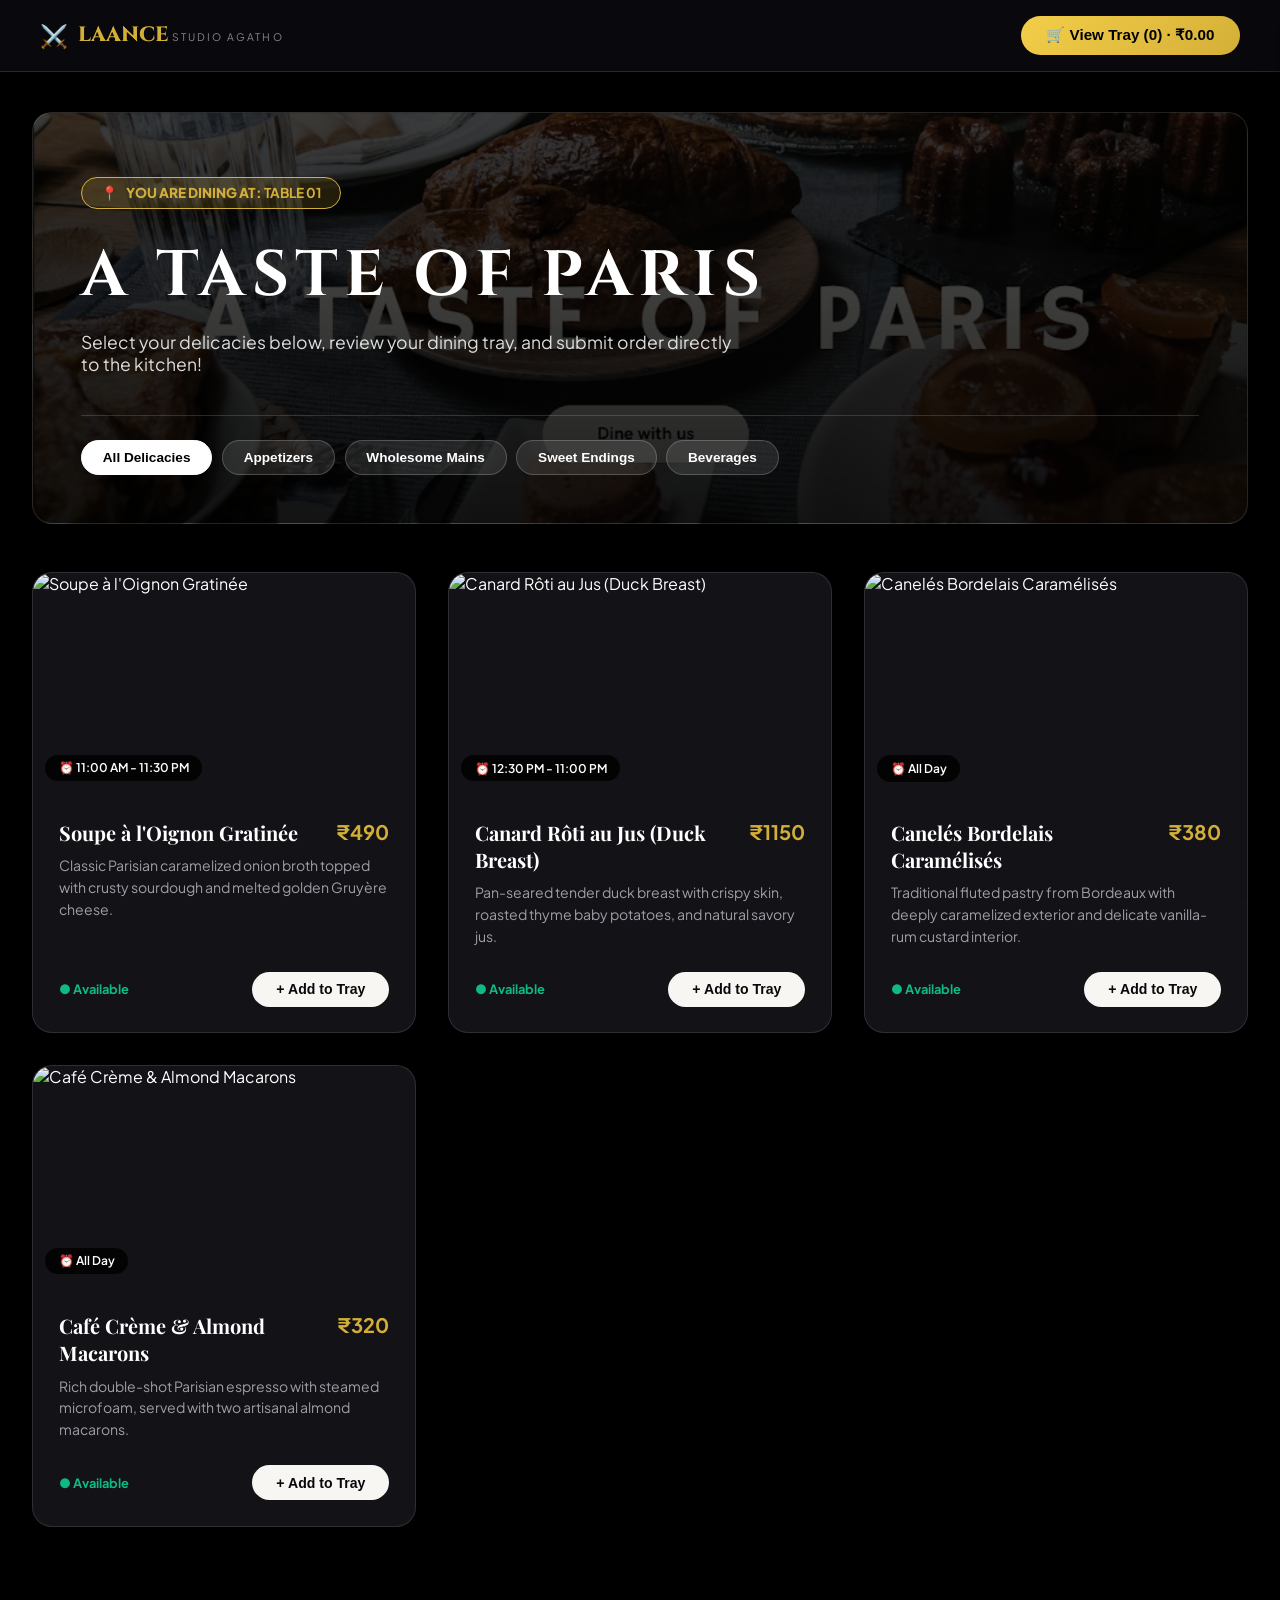
==== index.html @ 1f35ee24 "🌐 Add root index.html redirect to dining menu for GitHub Pages" ====
<!DOCTYPE html>
<html lang="en">
<head>
    <meta charset="UTF-8">
    <meta name="viewport" content="width=device-width, initial-scale=1.0">
    <title>MYQO | Redirecting to Dining Menu...</title>
    <meta http-equiv="refresh" content="0; url=restaurant_ordering_system/customer-dine.html">
    <script>
        window.location.href = "restaurant_ordering_system/customer-dine.html" + window.location.search;
    </script>
    <style>
        body {
            background: #08080b;
            color: #fff;
            font-family: -apple-system, BlinkMacSystemFont, sans-serif;
            display: flex;
            align-items: center;
            justify-content: center;
            min-height: 100vh;
            margin: 0;
            text-align: center;
        }
        .box {
            padding: 2rem;
            border: 1px solid rgba(255,255,255,0.1);
            border-radius: 16px;
            background: #121218;
        }
        a {
            color: #d4af37;
            text-decoration: underline;
        }
    </style>
</head>
<body>
    <div class="box">
        <h2>🍽️ Opening MYQO Dining Menu...</h2>
        <p>If you are not redirected automatically, <a href="restaurant_ordering_system/customer-dine.html">click here</a>.</p>
        <div style="margin-top: 1.5rem; display: flex; gap: 1rem; justify-content: center;">
            <a href="restaurant_ordering_system/live-operations.html" style="text-decoration:none; padding:0.4rem 1rem; border-radius:99px; background:#1e1e28; color:#fff; font-size:0.85rem;">📺 Kitchen Screen</a>
            <a href="restaurant_ordering_system/dashboard.html" style="text-decoration:none; padding:0.4rem 1rem; border-radius:99px; background:#d4af37; color:#000; font-weight:bold; font-size:0.85rem;">🎛️ Dashboard</a>
        </div>
    </div>
</body>
</html>
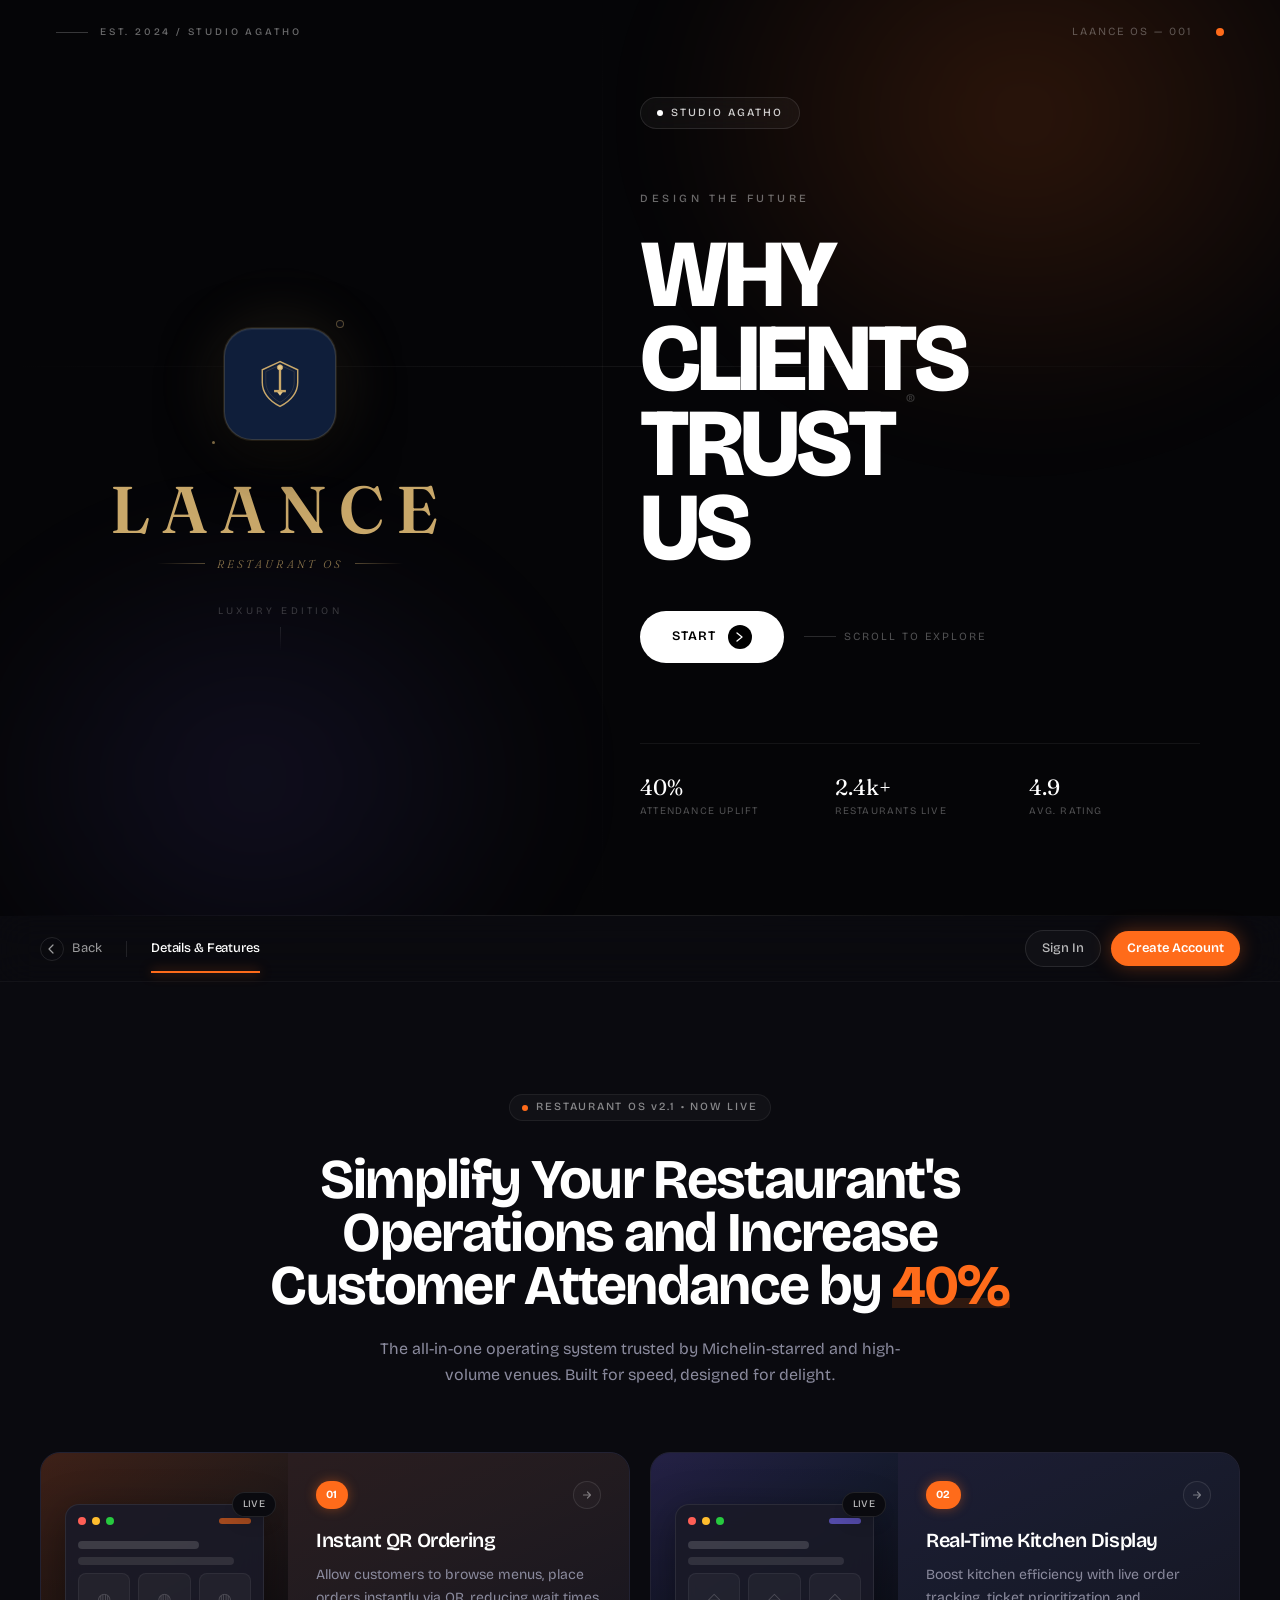
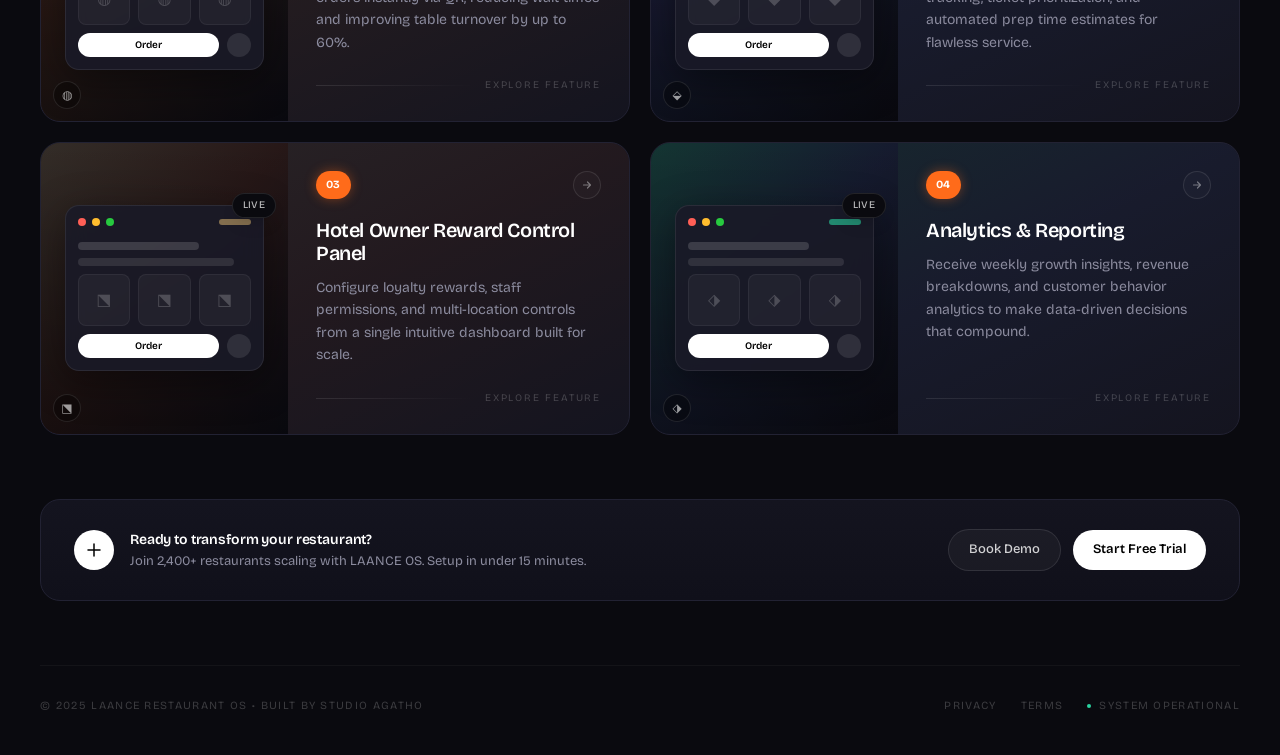
==== commit 05cd053e: "⚡ Connect live Render backend & updated portal branding" ====
--- a/index.html
+++ b/index.html
@@ -1,45 +1,2170 @@
 <!DOCTYPE html>
 <html lang="en">
 <head>
-    <meta charset="UTF-8">
-    <meta name="viewport" content="width=device-width, initial-scale=1.0">
-    <title>MYQO | Redirecting to Dining Menu...</title>
-    <meta http-equiv="refresh" content="0; url=restaurant_ordering_system/customer-dine.html">
-    <script>
-        window.location.href = "restaurant_ordering_system/customer-dine.html" + window.location.search;
-    </script>
-    <style>
-        body {
-            background: #08080b;
-            color: #fff;
-            font-family: -apple-system, BlinkMacSystemFont, sans-serif;
-            display: flex;
-            align-items: center;
-            justify-content: center;
-            min-height: 100vh;
-            margin: 0;
-            text-align: center;
-        }
-        .box {
-            padding: 2rem;
-            border: 1px solid rgba(255,255,255,0.1);
-            border-radius: 16px;
-            background: #121218;
-        }
-        a {
-            color: #d4af37;
-            text-decoration: underline;
-        }
-    </style>
+  <meta charset="UTF-8">
+  <meta name="viewport" content="width=device-width, initial-scale=1">
+  <title>LAANCE OS | Restaurant Operating System</title>
+  <style>@import url('https://fonts.googleapis.com/css2?family=Bricolage+Grotesque:opsz,wght@12..96,400;12..96,500;12..96,600;12..96,700;12..96,800&family=Fraunces:ital,opsz,wght@0,9..144,300;0,9..144,500;0,9..144,600;1,9..144,400&display=swap');
+
+*, ::before, ::after{
+  --tw-border-spacing-x: 0;
+  --tw-border-spacing-y: 0;
+  --tw-translate-x: 0;
+  --tw-translate-y: 0;
+  --tw-rotate: 0;
+  --tw-skew-x: 0;
+  --tw-skew-y: 0;
+  --tw-scale-x: 1;
+  --tw-scale-y: 1;
+  --tw-pan-x:  ;
+  --tw-pan-y:  ;
+  --tw-pinch-zoom:  ;
+  --tw-scroll-snap-strictness: proximity;
+  --tw-gradient-from-position:  ;
+  --tw-gradient-via-position:  ;
+  --tw-gradient-to-position:  ;
+  --tw-ordinal:  ;
+  --tw-slashed-zero:  ;
+  --tw-numeric-figure:  ;
+  --tw-numeric-spacing:  ;
+  --tw-numeric-fraction:  ;
+  --tw-ring-inset:  ;
+  --tw-ring-offset-width: 0px;
+  --tw-ring-offset-color: #fff;
+  --tw-ring-color: rgb(59 130 246 / 0.5);
+  --tw-ring-offset-shadow: 0 0 #0000;
+  --tw-ring-shadow: 0 0 #0000;
+  --tw-shadow: 0 0 #0000;
+  --tw-shadow-colored: 0 0 #0000;
+  --tw-blur:  ;
+  --tw-brightness:  ;
+  --tw-contrast:  ;
+  --tw-grayscale:  ;
+  --tw-hue-rotate:  ;
+  --tw-invert:  ;
+  --tw-saturate:  ;
+  --tw-sepia:  ;
+  --tw-drop-shadow:  ;
+  --tw-backdrop-blur:  ;
+  --tw-backdrop-brightness:  ;
+  --tw-backdrop-contrast:  ;
+  --tw-backdrop-grayscale:  ;
+  --tw-backdrop-hue-rotate:  ;
+  --tw-backdrop-invert:  ;
+  --tw-backdrop-opacity:  ;
+  --tw-backdrop-saturate:  ;
+  --tw-backdrop-sepia:  ;
+  --tw-contain-size:  ;
+  --tw-contain-layout:  ;
+  --tw-contain-paint:  ;
+  --tw-contain-style:  ;
+}
+
+::backdrop{
+  --tw-border-spacing-x: 0;
+  --tw-border-spacing-y: 0;
+  --tw-translate-x: 0;
+  --tw-translate-y: 0;
+  --tw-rotate: 0;
+  --tw-skew-x: 0;
+  --tw-skew-y: 0;
+  --tw-scale-x: 1;
+  --tw-scale-y: 1;
+  --tw-pan-x:  ;
+  --tw-pan-y:  ;
+  --tw-pinch-zoom:  ;
+  --tw-scroll-snap-strictness: proximity;
+  --tw-gradient-from-position:  ;
+  --tw-gradient-via-position:  ;
+  --tw-gradient-to-position:  ;
+  --tw-ordinal:  ;
+  --tw-slashed-zero:  ;
+  --tw-numeric-figure:  ;
+  --tw-numeric-spacing:  ;
+  --tw-numeric-fraction:  ;
+  --tw-ring-inset:  ;
+  --tw-ring-offset-width: 0px;
+  --tw-ring-offset-color: #fff;
+  --tw-ring-color: rgb(59 130 246 / 0.5);
+  --tw-ring-offset-shadow: 0 0 #0000;
+  --tw-ring-shadow: 0 0 #0000;
+  --tw-shadow: 0 0 #0000;
+  --tw-shadow-colored: 0 0 #0000;
+  --tw-blur:  ;
+  --tw-brightness:  ;
+  --tw-contrast:  ;
+  --tw-grayscale:  ;
+  --tw-hue-rotate:  ;
+  --tw-invert:  ;
+  --tw-saturate:  ;
+  --tw-sepia:  ;
+  --tw-drop-shadow:  ;
+  --tw-backdrop-blur:  ;
+  --tw-backdrop-brightness:  ;
+  --tw-backdrop-contrast:  ;
+  --tw-backdrop-grayscale:  ;
+  --tw-backdrop-hue-rotate:  ;
+  --tw-backdrop-invert:  ;
+  --tw-backdrop-opacity:  ;
+  --tw-backdrop-saturate:  ;
+  --tw-backdrop-sepia:  ;
+  --tw-contain-size:  ;
+  --tw-contain-layout:  ;
+  --tw-contain-paint:  ;
+  --tw-contain-style:  ;
+}
+
+/*
+! tailwindcss v3.4.18 | MIT License | https://tailwindcss.com
+*/
+
+/*
+1. Prevent padding and border from affecting element width. (https://github.com/mozdevs/cssremedy/issues/4)
+2. Allow adding a border to an element by just adding a border-width. (https://github.com/tailwindcss/tailwindcss/pull/116)
+*/
+
+*,
+::before,
+::after {
+  box-sizing: border-box;
+  /* 1 */
+  border-width: 0;
+  /* 2 */
+  border-style: solid;
+  /* 2 */
+  border-color: #e5e7eb;
+  /* 2 */
+}
+
+::before,
+::after {
+  --tw-content: '';
+}
+
+/*
+1. Use a consistent sensible line-height in all browsers.
+2. Prevent adjustments of font size after orientation changes in iOS.
+3. Use a more readable tab size.
+4. Use the user's configured `sans` font-family by default.
+5. Use the user's configured `sans` font-feature-settings by default.
+6. Use the user's configured `sans` font-variation-settings by default.
+7. Disable tap highlights on iOS
+*/
+
+html,
+:host {
+  line-height: 1.5;
+  /* 1 */
+  -webkit-text-size-adjust: 100%;
+  /* 2 */
+  -moz-tab-size: 4;
+  /* 3 */
+  -o-tab-size: 4;
+     tab-size: 4;
+  /* 3 */
+  font-family: ui-sans-serif, system-ui, sans-serif, "Apple Color Emoji", "Segoe UI Emoji", "Segoe UI Symbol", "Noto Color Emoji";
+  /* 4 */
+  font-feature-settings: normal;
+  /* 5 */
+  font-variation-settings: normal;
+  /* 6 */
+  -webkit-tap-highlight-color: transparent;
+  /* 7 */
+}
+
+/*
+1. Remove the margin in all browsers.
+2. Inherit line-height from `html` so users can set them as a class directly on the `html` element.
+*/
+
+body {
+  margin: 0;
+  /* 1 */
+  line-height: inherit;
+  /* 2 */
+}
+
+/*
+1. Add the correct height in Firefox.
+2. Correct the inheritance of border color in Firefox. (https://bugzilla.mozilla.org/show_bug.cgi?id=190655)
+3. Ensure horizontal rules are visible by default.
+*/
+
+hr {
+  height: 0;
+  /* 1 */
+  color: inherit;
+  /* 2 */
+  border-top-width: 1px;
+  /* 3 */
+}
+
+/*
+Add the correct text decoration in Chrome, Edge, and Safari.
+*/
+
+abbr:where([title]) {
+  -webkit-text-decoration: underline dotted;
+          text-decoration: underline dotted;
+}
+
+/*
+Remove the default font size and weight for headings.
+*/
+
+h1,
+h2,
+h3,
+h4,
+h5,
+h6 {
+  font-size: inherit;
+  font-weight: inherit;
+}
+
+/*
+Reset links to optimize for opt-in styling instead of opt-out.
+*/
+
+a {
+  color: inherit;
+  text-decoration: inherit;
+}
+
+/*
+Add the correct font weight in Edge and Safari.
+*/
+
+b,
+strong {
+  font-weight: bolder;
+}
+
+/*
+1. Use the user's configured `mono` font-family by default.
+2. Use the user's configured `mono` font-feature-settings by default.
+3. Use the user's configured `mono` font-variation-settings by default.
+4. Correct the odd `em` font sizing in all browsers.
+*/
+
+code,
+kbd,
+samp,
+pre {
+  font-family: ui-monospace, SFMono-Regular, Menlo, Monaco, Consolas, "Liberation Mono", "Courier New", monospace;
+  /* 1 */
+  font-feature-settings: normal;
+  /* 2 */
+  font-variation-settings: normal;
+  /* 3 */
+  font-size: 1em;
+  /* 4 */
+}
+
+/*
+Add the correct font size in all browsers.
+*/
+
+small {
+  font-size: 80%;
+}
+
+/*
+Prevent `sub` and `sup` elements from affecting the line height in all browsers.
+*/
+
+sub,
+sup {
+  font-size: 75%;
+  line-height: 0;
+  position: relative;
+  vertical-align: baseline;
+}
+
+sub {
+  bottom: -0.25em;
+}
+
+sup {
+  top: -0.5em;
+}
+
+/*
+1. Remove text indentation from table contents in Chrome and Safari. (https://bugs.chromium.org/p/chromium/issues/detail?id=999088, https://bugs.webkit.org/show_bug.cgi?id=201297)
+2. Correct table border color inheritance in all Chrome and Safari. (https://bugs.chromium.org/p/chromium/issues/detail?id=935729, https://bugs.webkit.org/show_bug.cgi?id=195016)
+3. Remove gaps between table borders by default.
+*/
+
+table {
+  text-indent: 0;
+  /* 1 */
+  border-color: inherit;
+  /* 2 */
+  border-collapse: collapse;
+  /* 3 */
+}
+
+/*
+1. Change the font styles in all browsers.
+2. Remove the margin in Firefox and Safari.
+3. Remove default padding in all browsers.
+*/
+
+button,
+input,
+optgroup,
+select,
+textarea {
+  font-family: inherit;
+  /* 1 */
+  font-feature-settings: inherit;
+  /* 1 */
+  font-variation-settings: inherit;
+  /* 1 */
+  font-size: 100%;
+  /* 1 */
+  font-weight: inherit;
+  /* 1 */
+  line-height: inherit;
+  /* 1 */
+  letter-spacing: inherit;
+  /* 1 */
+  color: inherit;
+  /* 1 */
+  margin: 0;
+  /* 2 */
+  padding: 0;
+  /* 3 */
+}
+
+/*
+Remove the inheritance of text transform in Edge and Firefox.
+*/
+
+button,
+select {
+  text-transform: none;
+}
+
+/*
+1. Correct the inability to style clickable types in iOS and Safari.
+2. Remove default button styles.
+*/
+
+button,
+input:where([type='button']),
+input:where([type='reset']),
+input:where([type='submit']) {
+  -webkit-appearance: button;
+  /* 1 */
+  background-color: transparent;
+  /* 2 */
+  background-image: none;
+  /* 2 */
+}
+
+/*
+Use the modern Firefox focus style for all focusable elements.
+*/
+
+:-moz-focusring {
+  outline: auto;
+}
+
+/*
+Remove the additional `:invalid` styles in Firefox. (https://github.com/mozilla/gecko-dev/blob/2f9eacd9d3d995c937b4251a5557d95d494c9be1/layout/style/res/forms.css#L728-L737)
+*/
+
+:-moz-ui-invalid {
+  box-shadow: none;
+}
+
+/*
+Add the correct vertical alignment in Chrome and Firefox.
+*/
+
+progress {
+  vertical-align: baseline;
+}
+
+/*
+Correct the cursor style of increment and decrement buttons in Safari.
+*/
+
+::-webkit-inner-spin-button,
+::-webkit-outer-spin-button {
+  height: auto;
+}
+
+/*
+1. Correct the odd appearance in Chrome and Safari.
+2. Correct the outline style in Safari.
+*/
+
+[type='search'] {
+  -webkit-appearance: textfield;
+  /* 1 */
+  outline-offset: -2px;
+  /* 2 */
+}
+
+/*
+Remove the inner padding in Chrome and Safari on macOS.
+*/
+
+::-webkit-search-decoration {
+  -webkit-appearance: none;
+}
+
+/*
+1. Correct the inability to style clickable types in iOS and Safari.
+2. Change font properties to `inherit` in Safari.
+*/
+
+::-webkit-file-upload-button {
+  -webkit-appearance: button;
+  /* 1 */
+  font: inherit;
+  /* 2 */
+}
+
+/*
+Add the correct display in Chrome and Safari.
+*/
+
+summary {
+  display: list-item;
+}
+
+/*
+Removes the default spacing and border for appropriate elements.
+*/
+
+blockquote,
+dl,
+dd,
+h1,
+h2,
+h3,
+h4,
+h5,
+h6,
+hr,
+figure,
+p,
+pre {
+  margin: 0;
+}
+
+fieldset {
+  margin: 0;
+  padding: 0;
+}
+
+legend {
+  padding: 0;
+}
+
+ol,
+ul,
+menu {
+  list-style: none;
+  margin: 0;
+  padding: 0;
+}
+
+/*
+Reset default styling for dialogs.
+*/
+
+dialog {
+  padding: 0;
+}
+
+/*
+Prevent resizing textareas horizontally by default.
+*/
+
+textarea {
+  resize: vertical;
+}
+
+/*
+1. Reset the default placeholder opacity in Firefox. (https://github.com/tailwindlabs/tailwindcss/issues/3300)
+2. Set the default placeholder color to the user's configured gray 400 color.
+*/
+
+input::-moz-placeholder, textarea::-moz-placeholder {
+  opacity: 1;
+  /* 1 */
+  color: #9ca3af;
+  /* 2 */
+}
+
+input::placeholder,
+textarea::placeholder {
+  opacity: 1;
+  /* 1 */
+  color: #9ca3af;
+  /* 2 */
+}
+
+/*
+Set the default cursor for buttons.
+*/
+
+button,
+[role="button"] {
+  cursor: pointer;
+}
+
+/*
+Make sure disabled buttons don't get the pointer cursor.
+*/
+
+:disabled {
+  cursor: default;
+}
+
+/*
+1. Make replaced elements `display: block` by default. (https://github.com/mozdevs/cssremedy/issues/14)
+2. Add `vertical-align: middle` to align replaced elements more sensibly by default. (https://github.com/jensimmons/cssremedy/issues/14#issuecomment-634934210)
+   This can trigger a poorly considered lint error in some tools but is included by design.
+*/
+
+img,
+svg,
+video,
+canvas,
+audio,
+iframe,
+embed,
+object {
+  display: block;
+  /* 1 */
+  vertical-align: middle;
+  /* 2 */
+}
+
+/*
+Constrain images and videos to the parent width and preserve their intrinsic aspect ratio. (https://github.com/mozdevs/cssremedy/issues/14)
+*/
+
+img,
+video {
+  max-width: 100%;
+  height: auto;
+}
+
+/* Make elements with the HTML hidden attribute stay hidden by default */
+
+[hidden]:where(:not([hidden="until-found"])) {
+  display: none;
+}
+
+.pointer-events-none{
+  pointer-events: none;
+}
+
+.fixed{
+  position: fixed;
+}
+
+.absolute{
+  position: absolute;
+}
+
+.relative{
+  position: relative;
+}
+
+.sticky{
+  position: sticky;
+}
+
+.-inset-10{
+  inset: -2.5rem;
+}
+
+.-inset-3{
+  inset: -0.75rem;
+}
+
+.inset-0{
+  inset: 0px;
+}
+
+.-bottom-1{
+  bottom: -0.25rem;
+}
+
+.-bottom-\[15px\]{
+  bottom: -15px;
+}
+
+.-bottom-\[20\%\]{
+  bottom: -20%;
+}
+
+.-left-3{
+  left: -0.75rem;
+}
+
+.-left-\[10\%\]{
+  left: -10%;
+}
+
+.-right-2{
+  right: -0.5rem;
+}
+
+.-right-3{
+  right: -0.75rem;
+}
+
+.-right-6{
+  right: -1.5rem;
+}
+
+.-right-\[15\%\]{
+  right: -15%;
+}
+
+.-top-2{
+  top: -0.5rem;
+}
+
+.-top-3{
+  top: -0.75rem;
+}
+
+.-top-\[30\%\]{
+  top: -30%;
+}
+
+.bottom-1{
+  bottom: 0.25rem;
+}
+
+.bottom-3{
+  bottom: 0.75rem;
+}
+
+.left-0{
+  left: 0px;
+}
+
+.left-1\/2{
+  left: 50%;
+}
+
+.left-3{
+  left: 0.75rem;
+}
+
+.left-\[47\%\]{
+  left: 47%;
+}
+
+.top-0{
+  top: 0px;
+}
+
+.top-\[40\%\]{
+  top: 40%;
+}
+
+.isolation-auto{
+  isolation: auto;
+}
+
+.-z-0{
+  z-index: 0;
+}
+
+.-z-10{
+  z-index: -10;
+}
+
+.z-0{
+  z-index: 0;
+}
+
+.z-10{
+  z-index: 10;
+}
+
+.z-20{
+  z-index: 20;
+}
+
+.mx-auto{
+  margin-left: auto;
+  margin-right: auto;
+}
+
+.mt-0\.5{
+  margin-top: 0.125rem;
+}
+
+.mt-1\.5{
+  margin-top: 0.375rem;
+}
+
+.mt-10{
+  margin-top: 2.5rem;
+}
+
+.mt-12{
+  margin-top: 3rem;
+}
+
+.mt-16{
+  margin-top: 4rem;
+}
+
+.mt-3{
+  margin-top: 0.75rem;
+}
+
+.mt-4{
+  margin-top: 1rem;
+}
+
+.mt-5{
+  margin-top: 1.25rem;
+}
+
+.mt-6{
+  margin-top: 1.5rem;
+}
+
+.mt-8{
+  margin-top: 2rem;
+}
+
+.inline-block{
+  display: inline-block;
+}
+
+.flex{
+  display: flex;
+}
+
+.inline-flex{
+  display: inline-flex;
+}
+
+.table{
+  display: table;
+}
+
+.grid{
+  display: grid;
+}
+
+.hidden{
+  display: none;
+}
+
+.aspect-square{
+  aspect-ratio: 1 / 1;
+}
+
+.h-1{
+  height: 0.25rem;
+}
+
+.h-1\.5{
+  height: 0.375rem;
+}
+
+.h-10{
+  height: 2.5rem;
+}
+
+.h-2{
+  height: 0.5rem;
+}
+
+.h-4{
+  height: 1rem;
+}
+
+.h-6{
+  height: 1.5rem;
+}
+
+.h-7{
+  height: 1.75rem;
+}
+
+.h-\[10px\]{
+  height: 10px;
+}
+
+.h-\[1px\]{
+  height: 1px;
+}
+
+.h-\[2px\]{
+  height: 2px;
+}
+
+.h-\[3px\]{
+  height: 3px;
+}
+
+.h-\[70\%\]{
+  height: 70%;
+}
+
+.h-\[85\%\]{
+  height: 85%;
+}
+
+.h-\[92px\]{
+  height: 92px;
+}
+
+.h-full{
+  height: 100%;
+}
+
+.h-px{
+  height: 1px;
+}
+
+.min-h-\[100vh\]{
+  min-height: 100vh;
+}
+
+.min-h-\[200px\]{
+  min-height: 200px;
+}
+
+.min-h-screen{
+  min-height: 100vh;
+}
+
+.w-1{
+  width: 0.25rem;
+}
+
+.w-1\.5{
+  width: 0.375rem;
+}
+
+.w-10{
+  width: 2.5rem;
+}
+
+.w-12{
+  width: 3rem;
+}
+
+.w-2{
+  width: 0.5rem;
+}
+
+.w-6{
+  width: 1.5rem;
+}
+
+.w-7{
+  width: 1.75rem;
+}
+
+.w-8{
+  width: 2rem;
+}
+
+.w-\[1px\]{
+  width: 1px;
+}
+
+.w-\[3px\]{
+  width: 3px;
+}
+
+.w-\[60\%\]{
+  width: 60%;
+}
+
+.w-\[70\%\]{
+  width: 70%;
+}
+
+.w-\[90\%\]{
+  width: 90%;
+}
+
+.w-\[92px\]{
+  width: 92px;
+}
+
+.w-full{
+  width: 100%;
+}
+
+.w-px{
+  width: 1px;
+}
+
+.min-w-7{
+  min-width: 1.75rem;
+}
+
+.max-w-\[1280px\]{
+  max-width: 1280px;
+}
+
+.max-w-\[200px\]{
+  max-width: 200px;
+}
+
+.max-w-\[560px\]{
+  max-width: 560px;
+}
+
+.max-w-\[7\.2ch\]{
+  max-width: 7.2ch;
+}
+
+.max-w-\[880px\]{
+  max-width: 880px;
+}
+
+.flex-1{
+  flex: 1 1 0%;
+}
+
+.\!translate-y-0{
+  --tw-translate-y: 0px !important;
+  transform: translate(var(--tw-translate-x), var(--tw-translate-y)) rotate(var(--tw-rotate)) skewX(var(--tw-skew-x)) skewY(var(--tw-skew-y)) scaleX(var(--tw-scale-x)) scaleY(var(--tw-scale-y)) !important;
+}
+
+.-translate-x-1\/2{
+  --tw-translate-x: -50%;
+  transform: translate(var(--tw-translate-x), var(--tw-translate-y)) rotate(var(--tw-rotate)) skewX(var(--tw-skew-x)) skewY(var(--tw-skew-y)) scaleX(var(--tw-scale-x)) scaleY(var(--tw-scale-y));
+}
+
+.translate-y-4{
+  --tw-translate-y: 1rem;
+  transform: translate(var(--tw-translate-x), var(--tw-translate-y)) rotate(var(--tw-rotate)) skewX(var(--tw-skew-x)) skewY(var(--tw-skew-y)) scaleX(var(--tw-scale-x)) scaleY(var(--tw-scale-y));
+}
+
+.translate-y-6{
+  --tw-translate-y: 1.5rem;
+  transform: translate(var(--tw-translate-x), var(--tw-translate-y)) rotate(var(--tw-rotate)) skewX(var(--tw-skew-x)) skewY(var(--tw-skew-y)) scaleX(var(--tw-scale-x)) scaleY(var(--tw-scale-y));
+}
+
+.transform{
+  transform: translate(var(--tw-translate-x), var(--tw-translate-y)) rotate(var(--tw-rotate)) skewX(var(--tw-skew-x)) skewY(var(--tw-skew-y)) scaleX(var(--tw-scale-x)) scaleY(var(--tw-scale-y));
+}
+
+@keyframes pulse{
+  50%{
+    opacity: .5;
+  }
+}
+
+.animate-pulse{
+  animation: pulse 2s cubic-bezier(0.4, 0, 0.6, 1) infinite;
+}
+
+.grid-cols-1{
+  grid-template-columns: repeat(1, minmax(0, 1fr));
+}
+
+.grid-cols-3{
+  grid-template-columns: repeat(3, minmax(0, 1fr));
+}
+
+.flex-col{
+  flex-direction: column;
+}
+
+.items-start{
+  align-items: flex-start;
+}
+
+.items-center{
+  align-items: center;
+}
+
+.justify-center{
+  justify-content: center;
+}
+
+.justify-between{
+  justify-content: space-between;
+}
+
+.gap-1\.5{
+  gap: 0.375rem;
+}
+
+.gap-2{
+  gap: 0.5rem;
+}
+
+.gap-2\.5{
+  gap: 0.625rem;
+}
+
+.gap-3{
+  gap: 0.75rem;
+}
+
+.gap-4{
+  gap: 1rem;
+}
+
+.gap-5{
+  gap: 1.25rem;
+}
+
+.gap-6{
+  gap: 1.5rem;
+}
+
+.space-y-2 > :not([hidden]) ~ :not([hidden]){
+  --tw-space-y-reverse: 0;
+  margin-top: calc(0.5rem * calc(1 - var(--tw-space-y-reverse)));
+  margin-bottom: calc(0.5rem * var(--tw-space-y-reverse));
+}
+
+.overflow-hidden{
+  overflow: hidden;
+}
+
+.overflow-x-clip{
+  overflow-x: clip;
+}
+
+.rounded-\[14px\]{
+  border-radius: 14px;
+}
+
+.rounded-\[19px\]{
+  border-radius: 19px;
+}
+
+.rounded-\[20px\]{
+  border-radius: 20px;
+}
+
+.rounded-\[28px\]{
+  border-radius: 28px;
+}
+
+.rounded-\[8px\]{
+  border-radius: 8px;
+}
+
+.rounded-full{
+  border-radius: 9999px;
+}
+
+.border{
+  border-width: 1px;
+}
+
+.border-b{
+  border-bottom-width: 1px;
+}
+
+.border-t{
+  border-top-width: 1px;
+}
+
+.border-\[\#222233\]{
+  --tw-border-opacity: 1;
+  border-color: rgb(34 34 51 / var(--tw-border-opacity, 1));
+}
+
+.border-\[\#c9a86a\]\/20{
+  border-color: rgb(201 168 106 / 0.2);
+}
+
+.border-\[\#c9a86a\]\/40{
+  border-color: rgb(201 168 106 / 0.4);
+}
+
+.border-white\/10{
+  border-color: rgb(255 255 255 / 0.1);
+}
+
+.border-white\/\[0\.04\]{
+  border-color: rgb(255 255 255 / 0.04);
+}
+
+.border-white\/\[0\.06\]{
+  border-color: rgb(255 255 255 / 0.06);
+}
+
+.border-white\/\[0\.08\]{
+  border-color: rgb(255 255 255 / 0.08);
+}
+
+.bg-\[\#050507\]{
+  --tw-bg-opacity: 1;
+  background-color: rgb(5 5 7 / var(--tw-bg-opacity, 1));
+}
+
+.bg-\[\#0a0a0f\]{
+  --tw-bg-opacity: 1;
+  background-color: rgb(10 10 15 / var(--tw-bg-opacity, 1));
+}
+
+.bg-\[\#0a0a0f\]\/40{
+  background-color: rgb(10 10 15 / 0.4);
+}
+
+.bg-\[\#0a0a0f\]\/80{
+  background-color: rgb(10 10 15 / 0.8);
+}
+
+.bg-\[\#0e0e17\]{
+  --tw-bg-opacity: 1;
+  background-color: rgb(14 14 23 / var(--tw-bg-opacity, 1));
+}
+
+.bg-\[\#0f1e3a\]{
+  --tw-bg-opacity: 1;
+  background-color: rgb(15 30 58 / var(--tw-bg-opacity, 1));
+}
+
+.bg-\[\#14141f\]{
+  --tw-bg-opacity: 1;
+  background-color: rgb(20 20 31 / var(--tw-bg-opacity, 1));
+}
+
+.bg-\[\#1a1a27\]\/90{
+  background-color: rgb(26 26 39 / 0.9);
+}
+
+.bg-\[\#27c93f\]{
+  --tw-bg-opacity: 1;
+  background-color: rgb(39 201 63 / var(--tw-bg-opacity, 1));
+}
+
+.bg-\[\#2ad4a0\]{
+  --tw-bg-opacity: 1;
+  background-color: rgb(42 212 160 / var(--tw-bg-opacity, 1));
+}
+
+.bg-\[\#7c6cff\]{
+  --tw-bg-opacity: 1;
+  background-color: rgb(124 108 255 / var(--tw-bg-opacity, 1));
+}
+
+.bg-\[\#c9a86a\]{
+  --tw-bg-opacity: 1;
+  background-color: rgb(201 168 106 / var(--tw-bg-opacity, 1));
+}
+
+.bg-\[\#c9a86a\]\/60{
+  background-color: rgb(201 168 106 / 0.6);
+}
+
+.bg-\[\#ff5f56\]{
+  --tw-bg-opacity: 1;
+  background-color: rgb(255 95 86 / var(--tw-bg-opacity, 1));
+}
+
+.bg-\[\#ff6b1a\]{
+  --tw-bg-opacity: 1;
+  background-color: rgb(255 107 26 / var(--tw-bg-opacity, 1));
+}
+
+.bg-\[\#ff6b1a\]\/15{
+  background-color: rgb(255 107 26 / 0.15);
+}
+
+.bg-\[\#ffbd2e\]{
+  --tw-bg-opacity: 1;
+  background-color: rgb(255 189 46 / var(--tw-bg-opacity, 1));
+}
+
+.bg-\[radial-gradient\(800px_circle_at_0\%_0\%\2c _rgba\(255\2c 107\2c 26\2c 0\.10\)\2c _transparent_60\%\)\2c \#14141f\]{
+  background-color: radial-gradient(800px circle at 0% 0%, rgba(255,107,26,0.10), transparent 60%),#14141f;
+}
+
+.bg-black{
+  --tw-bg-opacity: 1;
+  background-color: rgb(0 0 0 / var(--tw-bg-opacity, 1));
+}
+
+.bg-black\/30{
+  background-color: rgb(0 0 0 / 0.3);
+}
+
+.bg-white{
+  --tw-bg-opacity: 1;
+  background-color: rgb(255 255 255 / var(--tw-bg-opacity, 1));
+}
+
+.bg-white\/10{
+  background-color: rgb(255 255 255 / 0.1);
+}
+
+.bg-white\/15{
+  background-color: rgb(255 255 255 / 0.15);
+}
+
+.bg-white\/20{
+  background-color: rgb(255 255 255 / 0.2);
+}
+
+.bg-white\/\[0\.02\]{
+  background-color: rgb(255 255 255 / 0.02);
+}
+
+.bg-white\/\[0\.03\]{
+  background-color: rgb(255 255 255 / 0.03);
+}
+
+.bg-white\/\[0\.04\]{
+  background-color: rgb(255 255 255 / 0.04);
+}
+
+.bg-\[linear-gradient\(180deg\2c _\#14141f_0\%\2c _\#10101a_100\%\)\]{
+  background-image: linear-gradient(180deg, #14141f 0%, #10101a 100%);
+}
+
+.bg-\[linear-gradient\(transparent_0\%\2c rgba\(0\2c 0\2c 0\2c 0\.4\)_100\%\)\]{
+  background-image: linear-gradient(transparent 0%,rgba(0,0,0,0.4) 100%);
+}
+
+.bg-\[radial-gradient\(circle\2c _rgba\(201\2c 168\2c 106\2c 0\.18\)\2c _transparent_70\%\)\]{
+  background-image: radial-gradient(circle, rgba(201,168,106,0.18), transparent 70%);
+}
+
+.bg-\[radial-gradient\(ellipse_at_center\2c _rgba\(124\2c 108\2c 255\2c 0\.10\)\2c _transparent_60\%\)\]{
+  background-image: radial-gradient(ellipse at center, rgba(124,108,255,0.10), transparent 60%);
+}
+
+.bg-\[radial-gradient\(ellipse_at_center\2c _rgba\(255\2c 107\2c 26\2c 0\.16\)\2c _transparent_60\%\)\]{
+  background-image: radial-gradient(ellipse at center, rgba(255,107,26,0.16), transparent 60%);
+}
+
+.bg-gradient-to-b{
+  background-image: linear-gradient(to bottom, var(--tw-gradient-stops));
+}
+
+.bg-gradient-to-br{
+  background-image: linear-gradient(to bottom right, var(--tw-gradient-stops));
+}
+
+.bg-gradient-to-l{
+  background-image: linear-gradient(to left, var(--tw-gradient-stops));
+}
+
+.bg-gradient-to-r{
+  background-image: linear-gradient(to right, var(--tw-gradient-stops));
+}
+
+.from-\[\#2ad4a0\]\/20{
+  --tw-gradient-from: rgb(42 212 160 / 0.2) var(--tw-gradient-from-position);
+  --tw-gradient-to: rgb(42 212 160 / 0) var(--tw-gradient-to-position);
+  --tw-gradient-stops: var(--tw-gradient-from), var(--tw-gradient-to);
+}
+
+.from-\[\#7c6cff\]\/20{
+  --tw-gradient-from: rgb(124 108 255 / 0.2) var(--tw-gradient-from-position);
+  --tw-gradient-to: rgb(124 108 255 / 0) var(--tw-gradient-to-position);
+  --tw-gradient-stops: var(--tw-gradient-from), var(--tw-gradient-to);
+}
+
+.from-\[\#c9a86a\]\/20{
+  --tw-gradient-from: rgb(201 168 106 / 0.2) var(--tw-gradient-from-position);
+  --tw-gradient-to: rgb(201 168 106 / 0) var(--tw-gradient-to-position);
+  --tw-gradient-stops: var(--tw-gradient-from), var(--tw-gradient-to);
+}
+
+.from-\[\#ff6b1a\]\/20{
+  --tw-gradient-from: rgb(255 107 26 / 0.2) var(--tw-gradient-from-position);
+  --tw-gradient-to: rgb(255 107 26 / 0) var(--tw-gradient-to-position);
+  --tw-gradient-stops: var(--tw-gradient-from), var(--tw-gradient-to);
+}
+
+.from-transparent{
+  --tw-gradient-from: transparent var(--tw-gradient-from-position);
+  --tw-gradient-to: rgb(0 0 0 / 0) var(--tw-gradient-to-position);
+  --tw-gradient-stops: var(--tw-gradient-from), var(--tw-gradient-to);
+}
+
+.from-white\/10{
+  --tw-gradient-from: rgb(255 255 255 / 0.1) var(--tw-gradient-from-position);
+  --tw-gradient-to: rgb(255 255 255 / 0) var(--tw-gradient-to-position);
+  --tw-gradient-stops: var(--tw-gradient-from), var(--tw-gradient-to);
+}
+
+.via-\[\#5a8bff\]\/10{
+  --tw-gradient-to: rgb(90 139 255 / 0)  var(--tw-gradient-to-position);
+  --tw-gradient-stops: var(--tw-gradient-from), rgb(90 139 255 / 0.1) var(--tw-gradient-via-position), var(--tw-gradient-to);
+}
+
+.via-\[\#ff6b1a\]\/10{
+  --tw-gradient-to: rgb(255 107 26 / 0)  var(--tw-gradient-to-position);
+  --tw-gradient-stops: var(--tw-gradient-from), rgb(255 107 26 / 0.1) var(--tw-gradient-via-position), var(--tw-gradient-to);
+}
+
+.via-\[\#ff8a2a\]\/10{
+  --tw-gradient-to: rgb(255 138 42 / 0)  var(--tw-gradient-to-position);
+  --tw-gradient-stops: var(--tw-gradient-from), rgb(255 138 42 / 0.1) var(--tw-gradient-via-position), var(--tw-gradient-to);
+}
+
+.via-white\/10{
+  --tw-gradient-to: rgb(255 255 255 / 0)  var(--tw-gradient-to-position);
+  --tw-gradient-stops: var(--tw-gradient-from), rgb(255 255 255 / 0.1) var(--tw-gradient-via-position), var(--tw-gradient-to);
+}
+
+.via-white\/\[0\.04\]{
+  --tw-gradient-to: rgb(255 255 255 / 0)  var(--tw-gradient-to-position);
+  --tw-gradient-stops: var(--tw-gradient-from), rgb(255 255 255 / 0.04) var(--tw-gradient-via-position), var(--tw-gradient-to);
+}
+
+.via-white\/\[0\.06\]{
+  --tw-gradient-to: rgb(255 255 255 / 0)  var(--tw-gradient-to-position);
+  --tw-gradient-stops: var(--tw-gradient-from), rgb(255 255 255 / 0.06) var(--tw-gradient-via-position), var(--tw-gradient-to);
+}
+
+.to-\[\#c9a86a\]\/40{
+  --tw-gradient-to: rgb(201 168 106 / 0.4) var(--tw-gradient-to-position);
+}
+
+.to-transparent{
+  --tw-gradient-to: transparent var(--tw-gradient-to-position);
+}
+
+.p-3{
+  padding: 0.75rem;
+}
+
+.p-6{
+  padding: 1.5rem;
+}
+
+.p-\[1px\]{
+  padding: 1px;
+}
+
+.px-2\.5{
+  padding-left: 0.625rem;
+  padding-right: 0.625rem;
+}
+
+.px-3{
+  padding-left: 0.75rem;
+  padding-right: 0.75rem;
+}
+
+.px-4{
+  padding-left: 1rem;
+  padding-right: 1rem;
+}
+
+.px-5{
+  padding-left: 1.25rem;
+  padding-right: 1.25rem;
+}
+
+.px-6{
+  padding-left: 1.5rem;
+  padding-right: 1.5rem;
+}
+
+.px-8{
+  padding-left: 2rem;
+  padding-right: 2rem;
+}
+
+.py-1{
+  padding-top: 0.25rem;
+  padding-bottom: 0.25rem;
+}
+
+.py-16{
+  padding-top: 4rem;
+  padding-bottom: 4rem;
+}
+
+.py-2\.5{
+  padding-top: 0.625rem;
+  padding-bottom: 0.625rem;
+}
+
+.py-3\.5{
+  padding-top: 0.875rem;
+  padding-bottom: 0.875rem;
+}
+
+.py-6{
+  padding-top: 1.5rem;
+  padding-bottom: 1.5rem;
+}
+
+.py-\[14px\]{
+  padding-top: 14px;
+  padding-bottom: 14px;
+}
+
+.py-\[7px\]{
+  padding-top: 7px;
+  padding-bottom: 7px;
+}
+
+.py-\[8px\]{
+  padding-top: 8px;
+  padding-bottom: 8px;
+}
+
+.pb-10{
+  padding-bottom: 2.5rem;
+}
+
+.pb-16{
+  padding-bottom: 4rem;
+}
+
+.pt-16{
+  padding-top: 4rem;
+}
+
+.pt-2{
+  padding-top: 0.5rem;
+}
+
+.pt-8{
+  padding-top: 2rem;
+}
+
+.text-center{
+  text-align: center;
+}
+
+.font-\[\'Bricolage_Grotesque\'\]{
+  font-family: 'Bricolage Grotesque';
+}
+
+.font-\[\'Fraunces\'\]{
+  font-family: 'Fraunces';
+}
+
+.text-\[10px\]{
+  font-size: 10px;
+}
+
+.text-\[11px\]{
+  font-size: 11px;
+}
+
+.text-\[12px\]{
+  font-size: 12px;
+}
+
+.text-\[13px\]{
+  font-size: 13px;
+}
+
+.text-\[14px\]{
+  font-size: 14px;
+}
+
+.text-\[15px\]{
+  font-size: 15px;
+}
+
+.text-\[16px\]{
+  font-size: 16px;
+}
+
+.text-\[20px\]{
+  font-size: 20px;
+}
+
+.text-\[22px\]{
+  font-size: 22px;
+}
+
+.text-\[32px\]{
+  font-size: 32px;
+}
+
+.text-\[54px\]{
+  font-size: 54px;
+}
+
+.text-\[56px\]{
+  font-size: 56px;
+}
+
+.font-\[600\]{
+  font-weight: 600;
+}
+
+.font-\[700\]{
+  font-weight: 700;
+}
+
+.font-\[800\]{
+  font-weight: 800;
+}
+
+.font-bold{
+  font-weight: 700;
+}
+
+.font-light{
+  font-weight: 300;
+}
+
+.font-medium{
+  font-weight: 500;
+}
+
+.font-normal{
+  font-weight: 400;
+}
+
+.font-semibold{
+  font-weight: 600;
+}
+
+.italic{
+  font-style: italic;
+}
+
+.leading-\[0\.88\]{
+  line-height: 0.88;
+}
+
+.leading-\[0\.95\]{
+  line-height: 0.95;
+}
+
+.leading-\[1\.15\]{
+  line-height: 1.15;
+}
+
+.leading-\[1\.6\]{
+  line-height: 1.6;
+}
+
+.leading-none{
+  line-height: 1;
+}
+
+.leading-relaxed{
+  line-height: 1.625;
+}
+
+.tracking-\[-0\.01em\]{
+  letter-spacing: -0.01em;
+}
+
+.tracking-\[-0\.02em\]{
+  letter-spacing: -0.02em;
+}
+
+.tracking-\[-0\.03em\]{
+  letter-spacing: -0.03em;
+}
+
+.tracking-\[-0\.04em\]{
+  letter-spacing: -0.04em;
+}
+
+.tracking-\[0\.08em\]{
+  letter-spacing: 0.08em;
+}
+
+.tracking-\[0\.12em\]{
+  letter-spacing: 0.12em;
+}
+
+.tracking-\[0\.14em\]{
+  letter-spacing: 0.14em;
+}
+
+.tracking-\[0\.16em\]{
+  letter-spacing: 0.16em;
+}
+
+.tracking-\[0\.18em\]{
+  letter-spacing: 0.18em;
+}
+
+.tracking-\[0\.28em\]{
+  letter-spacing: 0.28em;
+}
+
+.tracking-\[0\.2em\]{
+  letter-spacing: 0.2em;
+}
+
+.tracking-\[0\.32em\]{
+  letter-spacing: 0.32em;
+}
+
+.tracking-\[0\.3em\]{
+  letter-spacing: 0.3em;
+}
+
+.tracking-wide{
+  letter-spacing: 0.025em;
+}
+
+.text-\[\#8b8b9e\]{
+  --tw-text-opacity: 1;
+  color: rgb(139 139 158 / var(--tw-text-opacity, 1));
+}
+
+.text-\[\#c9a86a\]{
+  --tw-text-opacity: 1;
+  color: rgb(201 168 106 / var(--tw-text-opacity, 1));
+}
+
+.text-\[\#c9a86a\]\/70{
+  color: rgb(201 168 106 / 0.7);
+}
+
+.text-\[\#ff6b1a\]{
+  --tw-text-opacity: 1;
+  color: rgb(255 107 26 / var(--tw-text-opacity, 1));
+}
+
+.text-black{
+  --tw-text-opacity: 1;
+  color: rgb(0 0 0 / var(--tw-text-opacity, 1));
+}
+
+.text-white{
+  --tw-text-opacity: 1;
+  color: rgb(255 255 255 / var(--tw-text-opacity, 1));
+}
+
+.text-white\/20{
+  color: rgb(255 255 255 / 0.2);
+}
+
+.text-white\/30{
+  color: rgb(255 255 255 / 0.3);
+}
+
+.text-white\/40{
+  color: rgb(255 255 255 / 0.4);
+}
+
+.text-white\/50{
+  color: rgb(255 255 255 / 0.5);
+}
+
+.text-white\/60{
+  color: rgb(255 255 255 / 0.6);
+}
+
+.text-white\/70{
+  color: rgb(255 255 255 / 0.7);
+}
+
+.text-white\/80{
+  color: rgb(255 255 255 / 0.8);
+}
+
+.\!opacity-100{
+  opacity: 1 !important;
+}
+
+.opacity-0{
+  opacity: 0;
+}
+
+.opacity-60{
+  opacity: 0.6;
+}
+
+.opacity-\[0\.03\]{
+  opacity: 0.03;
+}
+
+.opacity-\[0\.6\]{
+  opacity: 0.6;
+}
+
+.mix-blend-soft-light{
+  mix-blend-mode: soft-light;
+}
+
+.shadow-\[0_0_0_1px_rgba\(201\2c 168\2c 106\2c 0\.12\)\2c 0_20px_60px_rgba\(0\2c 0\2c 0\2c 0\.6\)\2c inset_0_1px_0_rgba\(255\2c 255\2c 255\2c 0\.06\)\]{
+  --tw-shadow: 0 0 0 1px rgba(201,168,106,0.12),0 20px 60px rgba(0,0,0,0.6),inset 0 1px 0 rgba(255,255,255,0.06);
+  --tw-shadow-colored: 0 0 0 1px var(--tw-shadow-color), 0 20px 60px var(--tw-shadow-color), inset 0 1px 0 var(--tw-shadow-color);
+  box-shadow: var(--tw-ring-offset-shadow, 0 0 #0000), var(--tw-ring-shadow, 0 0 #0000), var(--tw-shadow);
+}
+
+.shadow-\[0_0_12px_rgba\(255\2c 107\2c 26\2c 0\.4\)\]{
+  --tw-shadow: 0 0 12px rgba(255,107,26,0.4);
+  --tw-shadow-colored: 0 0 12px var(--tw-shadow-color);
+  box-shadow: var(--tw-ring-offset-shadow, 0 0 #0000), var(--tw-ring-shadow, 0 0 #0000), var(--tw-shadow);
+}
+
+.shadow-\[0_0_12px_rgba\(255\2c 107\2c 26\2c 0\.6\)\]{
+  --tw-shadow: 0 0 12px rgba(255,107,26,0.6);
+  --tw-shadow-colored: 0 0 12px var(--tw-shadow-color);
+  box-shadow: var(--tw-ring-offset-shadow, 0 0 #0000), var(--tw-ring-shadow, 0 0 #0000), var(--tw-shadow);
+}
+
+.shadow-\[0_0_20px_rgba\(255\2c 107\2c 26\2c 0\.35\)\]{
+  --tw-shadow: 0 0 20px rgba(255,107,26,0.35);
+  --tw-shadow-colored: 0 0 20px var(--tw-shadow-color);
+  box-shadow: var(--tw-ring-offset-shadow, 0 0 #0000), var(--tw-ring-shadow, 0 0 #0000), var(--tw-shadow);
+}
+
+.shadow-\[0_10px_40px_rgba\(0\2c 0\2c 0\2c 0\.4\)\]{
+  --tw-shadow: 0 10px 40px rgba(0,0,0,0.4);
+  --tw-shadow-colored: 0 10px 40px var(--tw-shadow-color);
+  box-shadow: var(--tw-ring-offset-shadow, 0 0 #0000), var(--tw-ring-shadow, 0 0 #0000), var(--tw-shadow);
+}
+
+.shadow-lg{
+  --tw-shadow: 0 10px 15px -3px rgb(0 0 0 / 0.1), 0 4px 6px -4px rgb(0 0 0 / 0.1);
+  --tw-shadow-colored: 0 10px 15px -3px var(--tw-shadow-color), 0 4px 6px -4px var(--tw-shadow-color);
+  box-shadow: var(--tw-ring-offset-shadow, 0 0 #0000), var(--tw-ring-shadow, 0 0 #0000), var(--tw-shadow);
+}
+
+.blur-\[18px\]{
+  --tw-blur: blur(18px);
+  filter: var(--tw-blur) var(--tw-brightness) var(--tw-contrast) var(--tw-grayscale) var(--tw-hue-rotate) var(--tw-invert) var(--tw-saturate) var(--tw-sepia) var(--tw-drop-shadow);
+}
+
+.blur-\[20px\]{
+  --tw-blur: blur(20px);
+  filter: var(--tw-blur) var(--tw-brightness) var(--tw-contrast) var(--tw-grayscale) var(--tw-hue-rotate) var(--tw-invert) var(--tw-saturate) var(--tw-sepia) var(--tw-drop-shadow);
+}
+
+.blur-\[40px\]{
+  --tw-blur: blur(40px);
+  filter: var(--tw-blur) var(--tw-brightness) var(--tw-contrast) var(--tw-grayscale) var(--tw-hue-rotate) var(--tw-invert) var(--tw-saturate) var(--tw-sepia) var(--tw-drop-shadow);
+}
+
+.blur-\[50px\]{
+  --tw-blur: blur(50px);
+  filter: var(--tw-blur) var(--tw-brightness) var(--tw-contrast) var(--tw-grayscale) var(--tw-hue-rotate) var(--tw-invert) var(--tw-saturate) var(--tw-sepia) var(--tw-drop-shadow);
+}
+
+.filter{
+  filter: var(--tw-blur) var(--tw-brightness) var(--tw-contrast) var(--tw-grayscale) var(--tw-hue-rotate) var(--tw-invert) var(--tw-saturate) var(--tw-sepia) var(--tw-drop-shadow);
+}
+
+.backdrop-blur{
+  --tw-backdrop-blur: blur(8px);
+  backdrop-filter: var(--tw-backdrop-blur) var(--tw-backdrop-brightness) var(--tw-backdrop-contrast) var(--tw-backdrop-grayscale) var(--tw-backdrop-hue-rotate) var(--tw-backdrop-invert) var(--tw-backdrop-opacity) var(--tw-backdrop-saturate) var(--tw-backdrop-sepia);
+}
+
+.backdrop-blur-\[18px\]{
+  --tw-backdrop-blur: blur(18px);
+  backdrop-filter: var(--tw-backdrop-blur) var(--tw-backdrop-brightness) var(--tw-backdrop-contrast) var(--tw-backdrop-grayscale) var(--tw-backdrop-hue-rotate) var(--tw-backdrop-invert) var(--tw-backdrop-opacity) var(--tw-backdrop-saturate) var(--tw-backdrop-sepia);
+}
+
+.backdrop-blur-md{
+  --tw-backdrop-blur: blur(12px);
+  backdrop-filter: var(--tw-backdrop-blur) var(--tw-backdrop-brightness) var(--tw-backdrop-contrast) var(--tw-backdrop-grayscale) var(--tw-backdrop-hue-rotate) var(--tw-backdrop-invert) var(--tw-backdrop-opacity) var(--tw-backdrop-saturate) var(--tw-backdrop-sepia);
+}
+
+.transition-all{
+  transition-property: all;
+  transition-timing-function: cubic-bezier(0.4, 0, 0.2, 1);
+  transition-duration: 150ms;
+}
+
+.transition-colors{
+  transition-property: color, background-color, border-color, text-decoration-color, fill, stroke;
+  transition-timing-function: cubic-bezier(0.4, 0, 0.2, 1);
+  transition-duration: 150ms;
+}
+
+.transition-opacity{
+  transition-property: opacity;
+  transition-timing-function: cubic-bezier(0.4, 0, 0.2, 1);
+  transition-duration: 150ms;
+}
+
+.transition-transform{
+  transition-property: transform;
+  transition-timing-function: cubic-bezier(0.4, 0, 0.2, 1);
+  transition-duration: 150ms;
+}
+
+.delay-100{
+  transition-delay: 100ms;
+}
+
+.delay-200{
+  transition-delay: 200ms;
+}
+
+.delay-300{
+  transition-delay: 300ms;
+}
+
+.delay-500{
+  transition-delay: 500ms;
+}
+
+.duration-700{
+  transition-duration: 700ms;
+}
+
+:root {
+  --bg-hero: #050507;
+  --bg-features: #0a0a0f;
+  --surface-card: #14141f;
+  --surface-card-hover: #1a1a2a;
+  --border-card: #222233;
+  --border-soft: #1e1e2e;
+  --text-primary: #ffffff;
+  --text-muted: #8b8b9e;
+  --text-faint: #4a4a5e;
+  --accent: #ff6b1a;
+  --accent-hover: #ff7f36;
+  --accent-soft: rgba(255,107,26,0.12);
+  --gold: #c9a86a;
+  --gold-bright: #e6c98a;
+  --navy: #0f1e3a;
+}
+
+* {
+  font-variant-ligatures: common-ligatures;
+}
+
+html {
+  scroll-behavior: smooth;
+}
+
+body {
+  background: var(--bg-hero);
+  color: var(--text-primary);
+  font-family: "Bricolage Grotesque", system-ui, -apple-system, sans-serif;
+  -webkit-font-smoothing: antialiased;
+  text-rendering: optimizeLegibility;
+}
+
+.selection\:bg-\[\#ff6b1a\]\/30 *::-moz-selection{
+  background-color: rgb(255 107 26 / 0.3);
+}
+
+.selection\:bg-\[\#ff6b1a\]\/30 *::selection{
+  background-color: rgb(255 107 26 / 0.3);
+}
+
+.selection\:bg-\[\#ff6b1a\]\/30::-moz-selection{
+  background-color: rgb(255 107 26 / 0.3);
+}
+
+.selection\:bg-\[\#ff6b1a\]\/30::selection{
+  background-color: rgb(255 107 26 / 0.3);
+}
+
+.hover\:-translate-y-1:hover{
+  --tw-translate-y: -0.25rem;
+  transform: translate(var(--tw-translate-x), var(--tw-translate-y)) rotate(var(--tw-rotate)) skewX(var(--tw-skew-x)) skewY(var(--tw-skew-y)) scaleX(var(--tw-scale-x)) scaleY(var(--tw-scale-y));
+}
+
+.hover\:border-\[\#2a2a42\]:hover{
+  --tw-border-opacity: 1;
+  border-color: rgb(42 42 66 / var(--tw-border-opacity, 1));
+}
+
+.hover\:border-white\/15:hover{
+  border-color: rgb(255 255 255 / 0.15);
+}
+
+.hover\:bg-\[\#1a1a2a\]:hover{
+  --tw-bg-opacity: 1;
+  background-color: rgb(26 26 42 / var(--tw-bg-opacity, 1));
+}
+
+.hover\:bg-\[\#ff7f36\]:hover{
+  --tw-bg-opacity: 1;
+  background-color: rgb(255 127 54 / var(--tw-bg-opacity, 1));
+}
+
+.hover\:bg-white\/90:hover{
+  background-color: rgb(255 255 255 / 0.9);
+}
+
+.hover\:bg-white\/\[0\.06\]:hover{
+  background-color: rgb(255 255 255 / 0.06);
+}
+
+.hover\:bg-white\/\[0\.07\]:hover{
+  background-color: rgb(255 255 255 / 0.07);
+}
+
+.hover\:text-white:hover{
+  --tw-text-opacity: 1;
+  color: rgb(255 255 255 / var(--tw-text-opacity, 1));
+}
+
+.hover\:shadow-\[0_0_24px_rgba\(255\2c 255\2c 255\2c 0\.25\)\]:hover{
+  --tw-shadow: 0 0 24px rgba(255,255,255,0.25);
+  --tw-shadow-colored: 0 0 24px var(--tw-shadow-color);
+  box-shadow: var(--tw-ring-offset-shadow, 0 0 #0000), var(--tw-ring-shadow, 0 0 #0000), var(--tw-shadow);
+}
+
+.hover\:shadow-\[0_0_28px_rgba\(255\2c 107\2c 26\2c 0\.5\)\]:hover{
+  --tw-shadow: 0 0 28px rgba(255,107,26,0.5);
+  --tw-shadow-colored: 0 0 28px var(--tw-shadow-color);
+  box-shadow: var(--tw-ring-offset-shadow, 0 0 #0000), var(--tw-ring-shadow, 0 0 #0000), var(--tw-shadow);
+}
+
+.hover\:shadow-\[0_0_40px_rgba\(255\2c 255\2c 255\2c 0\.35\)\2c 0_0_80px_rgba\(255\2c 107\2c 26\2c 0\.15\)\]:hover{
+  --tw-shadow: 0 0 40px rgba(255,255,255,0.35),0 0 80px rgba(255,107,26,0.15);
+  --tw-shadow-colored: 0 0 40px var(--tw-shadow-color), 0 0 80px var(--tw-shadow-color);
+  box-shadow: var(--tw-ring-offset-shadow, 0 0 #0000), var(--tw-ring-shadow, 0 0 #0000), var(--tw-shadow);
+}
+
+.hover\:shadow-\[0_20px_60px_rgba\(0\2c 0\2c 0\2c 0\.5\)\2c 0_0_0_1px_rgba\(255\2c 255\2c 255\2c 0\.04\)_inset\]:hover{
+  --tw-shadow: 0 20px 60px rgba(0,0,0,0.5),0 0 0 1px rgba(255,255,255,0.04) inset;
+  --tw-shadow-colored: 0 20px 60px var(--tw-shadow-color), inset 0 0 0 1px var(--tw-shadow-color);
+  box-shadow: var(--tw-ring-offset-shadow, 0 0 #0000), var(--tw-ring-shadow, 0 0 #0000), var(--tw-shadow);
+}
+
+.active\:scale-\[0\.98\]:active{
+  --tw-scale-x: 0.98;
+  --tw-scale-y: 0.98;
+  transform: translate(var(--tw-translate-x), var(--tw-translate-y)) rotate(var(--tw-rotate)) skewX(var(--tw-skew-x)) skewY(var(--tw-skew-y)) scaleX(var(--tw-scale-x)) scaleY(var(--tw-scale-y));
+}
+
+.group:hover .group-hover\:translate-x-0\.5{
+  --tw-translate-x: 0.125rem;
+  transform: translate(var(--tw-translate-x), var(--tw-translate-y)) rotate(var(--tw-rotate)) skewX(var(--tw-skew-x)) skewY(var(--tw-skew-y)) scaleX(var(--tw-scale-x)) scaleY(var(--tw-scale-y));
+}
+
+.group:hover .group-hover\:border-\[\#ff6b1a\]\/30{
+  border-color: rgb(255 107 26 / 0.3);
+}
+
+.group:hover .group-hover\:border-white\/20{
+  border-color: rgb(255 255 255 / 0.2);
+}
+
+.group:hover .group-hover\:bg-\[\#ff6b1a\]\/10{
+  background-color: rgb(255 107 26 / 0.1);
+}
+
+.group:hover .group-hover\:text-\[\#ff6b1a\]{
+  --tw-text-opacity: 1;
+  color: rgb(255 107 26 / var(--tw-text-opacity, 1));
+}
+
+.group:hover .group-hover\:opacity-100{
+  opacity: 1;
+}
+
+.group:hover .group-hover\:opacity-\[0\.9\]{
+  opacity: 0.9;
+}
+
+@media (min-width: 768px){
+  .md\:mt-16{
+    margin-top: 4rem;
+  }
+
+  .md\:mt-20{
+    margin-top: 5rem;
+  }
+
+  .md\:block{
+    display: block;
+  }
+
+  .md\:inline{
+    display: inline;
+  }
+
+  .md\:flex{
+    display: flex;
+  }
+
+  .md\:h-\[112px\]{
+    height: 112px;
+  }
+
+  .md\:h-\[52px\]{
+    height: 52px;
+  }
+
+  .md\:min-h-\[260px\]{
+    min-height: 260px;
+  }
+
+  .md\:w-\[112px\]{
+    width: 112px;
+  }
+
+  .md\:w-\[42\%\]{
+    width: 42%;
+  }
+
+  .md\:w-\[52px\]{
+    width: 52px;
+  }
+
+  .md\:w-auto{
+    width: auto;
+  }
+
+  .md\:flex-none{
+    flex: none;
+  }
+
+  .md\:flex-row{
+    flex-direction: row;
+  }
+
+  .md\:gap-5{
+    gap: 1.25rem;
+  }
+
+  .md\:p-7{
+    padding: 1.75rem;
+  }
+
+  .md\:px-10{
+    padding-left: 2.5rem;
+    padding-right: 2.5rem;
+  }
+
+  .md\:px-8{
+    padding-left: 2rem;
+    padding-right: 2rem;
+  }
+
+  .md\:py-7{
+    padding-top: 1.75rem;
+    padding-bottom: 1.75rem;
+  }
+
+  .md\:pt-20{
+    padding-top: 5rem;
+  }
+
+  .md\:text-\[16px\]{
+    font-size: 16px;
+  }
+
+  .md\:text-\[46px\]{
+    font-size: 46px;
+  }
+
+  .md\:text-\[66px\]{
+    font-size: 66px;
+  }
+
+  .md\:text-\[72px\]{
+    font-size: 72px;
+  }
+}
+
+@media (min-width: 1024px){
+  .lg\:mt-14{
+    margin-top: 3.5rem;
+  }
+
+  .lg\:block{
+    display: block;
+  }
+
+  .lg\:flex{
+    display: flex;
+  }
+
+  .lg\:w-\[47\%\]{
+    width: 47%;
+  }
+
+  .lg\:w-\[53\%\]{
+    width: 53%;
+  }
+
+  .lg\:grid-cols-2{
+    grid-template-columns: repeat(2, minmax(0, 1fr));
+  }
+
+  .lg\:flex-row{
+    flex-direction: row;
+  }
+
+  .lg\:px-0{
+    padding-left: 0px;
+    padding-right: 0px;
+  }
+
+  .lg\:px-14{
+    padding-left: 3.5rem;
+    padding-right: 3.5rem;
+  }
+
+  .lg\:py-0{
+    padding-top: 0px;
+    padding-bottom: 0px;
+  }
+
+  .lg\:pb-24{
+    padding-bottom: 6rem;
+  }
+
+  .lg\:pt-28{
+    padding-top: 7rem;
+  }
+
+  .lg\:pt-8{
+    padding-top: 2rem;
+  }
+
+  .lg\:text-\[56px\]{
+    font-size: 56px;
+  }
+
+  .lg\:text-\[84px\]{
+    font-size: 84px;
+  }
+}
+
+@media (min-width: 1280px){
+  .xl\:px-20{
+    padding-left: 5rem;
+    padding-right: 5rem;
+  }
+
+  .xl\:text-\[96px\]{
+    font-size: 96px;
+  }
+}
+</style>
 </head>
 <body>
-    <div class="box">
-        <h2>🍽️ Opening MYQO Dining Menu...</h2>
-        <p>If you are not redirected automatically, <a href="restaurant_ordering_system/customer-dine.html">click here</a>.</p>
-        <div style="margin-top: 1.5rem; display: flex; gap: 1rem; justify-content: center;">
-            <a href="restaurant_ordering_system/live-operations.html" style="text-decoration:none; padding:0.4rem 1rem; border-radius:99px; background:#1e1e28; color:#fff; font-size:0.85rem;">📺 Kitchen Screen</a>
-            <a href="restaurant_ordering_system/dashboard.html" style="text-decoration:none; padding:0.4rem 1rem; border-radius:99px; background:#d4af37; color:#000; font-weight:bold; font-size:0.85rem;">🎛️ Dashboard</a>
-        </div>
-    </div>
+  <div id="root"></div>
+  
+  <script type="module">var Bc=Object.create;var{getPrototypeOf:Qc,defineProperty:xl,getOwnPropertyNames:Ac}=Object;var Hc=Object.prototype.hasOwnProperty;var vn=(e,n,t)=>{t=e!=null?Bc(Qc(e)):{};let r=n||!e||!e.__esModule?xl(t,"default",{value:e,enumerable:!0}):t;for(let l of Ac(e))if(!Hc.call(r,l))xl(r,l,{get:()=>e[l],enumerable:!0});return r};var ir=(e,n)=>()=>(n||e((n={exports:{}}).exports,n),n.exports);var Kc=(e,n)=>{for(var t in n)xl(e,t,{get:n[t],enumerable:!0,configurable:!0,set:(r)=>n[t]=()=>r})};var Yc=(e,n)=>()=>(e&&(n=e(e=0)),n);var ft=ir((af)=>{var ct=Symbol.for("react.element"),Xc=Symbol.for("react.portal"),Zc=Symbol.for("react.fragment"),Gc=Symbol.for("react.strict_mode"),Jc=Symbol.for("react.profiler"),qc=Symbol.for("react.provider"),jc=Symbol.for("react.context"),bc=Symbol.for("react.forward_ref"),ef=Symbol.for("react.suspense"),nf=Symbol.for("react.memo"),tf=Symbol.for("react.lazy"),bu=Symbol.iterator;function rf(e){if(e===null||typeof e!=="object")return null;return e=bu&&e[bu]||e["@@iterator"],typeof e==="function"?e:null}var ti={isMounted:function(){return!1},enqueueForceUpdate:function(){},enqueueReplaceState:function(){},enqueueSetState:function(){}},ri=Object.assign,li={};function In(e,n,t){this.props=e,this.context=n,this.refs=li,this.updater=t||ti}In.prototype.isReactComponent={};In.prototype.setState=function(e,n){if(typeof e!=="object"&&typeof e!=="function"&&e!=null)throw Error("setState(...): takes an object of state variables to update or a function which returns an object of state variables.");this.updater.enqueueSetState(this,e,n,"setState")};In.prototype.forceUpdate=function(e){this.updater.enqueueForceUpdate(this,e,"forceUpdate")};function oi(){}oi.prototype=In.prototype;function Rl(e,n,t){this.props=e,this.context=n,this.refs=li,this.updater=t||ti}var Ml=Rl.prototype=new oi;Ml.constructor=Rl;ri(Ml,In.prototype);Ml.isPureReactComponent=!0;var ei=Array.isArray,ui=Object.prototype.hasOwnProperty,Il={current:null},ii={key:!0,ref:!0,__self:!0,__source:!0};function si(e,n,t){var r,l={},o=null,u=null;if(n!=null)for(r in n.ref!==void 0&&(u=n.ref),n.key!==void 0&&(o=""+n.key),n)ui.call(n,r)&&!ii.hasOwnProperty(r)&&(l[r]=n[r]);var i=arguments.length-2;if(i===1)l.children=t;else if(1<i){for(var s=Array(i),f=0;f<i;f++)s[f]=arguments[f+2];l.children=s}if(e&&e.defaultProps)for(r in i=e.defaultProps,i)l[r]===void 0&&(l[r]=i[r]);return{$$typeof:ct,type:e,key:o,ref:u,props:l,_owner:Il.current}}function lf(e,n){return{$$typeof:ct,type:e.type,key:n,ref:e.ref,props:e.props,_owner:e._owner}}function Fl(e){return typeof e==="object"&&e!==null&&e.$$typeof===ct}function of(e){var n={"=":"=0",":":"=2"};return"$"+e.replace(/[=:]/g,function(t){return n[t]})}var ni=/\/+/g;function Ll(e,n){return typeof e==="object"&&e!==null&&e.key!=null?of(""+e.key):n.toString(36)}function ar(e,n,t,r,l){var o=typeof e;if(o==="undefined"||o==="boolean")e=null;var u=!1;if(e===null)u=!0;else switch(o){case"string":case"number":u=!0;break;case"object":switch(e.$$typeof){case ct:case Xc:u=!0}}if(u)return u=e,l=l(u),e=r===""?"."+Ll(u,0):r,ei(l)?(t="",e!=null&&(t=e.replace(ni,"$&/")+"/"),ar(l,n,t,"",function(f){return f})):l!=null&&(Fl(l)&&(l=lf(l,t+(!l.key||u&&u.key===l.key?"":(""+l.key).replace(ni,"$&/")+"/")+e)),n.push(l)),1;if(u=0,r=r===""?".":r+":",ei(e))for(var i=0;i<e.length;i++){o=e[i];var s=r+Ll(o,i);u+=ar(o,n,t,s,l)}else if(s=rf(e),typeof s==="function")for(e=s.call(e),i=0;!(o=e.next()).done;)o=o.value,s=r+Ll(o,i++),u+=ar(o,n,t,s,l);else if(o==="object")throw n=String(e),Error("Objects are not valid as a React child (found: "+(n==="[object Object]"?"object with keys {"+Object.keys(e).join(", ")+"}":n)+"). If you meant to render a collection of children, use an array instead.");return u}function sr(e,n,t){if(e==null)return e;var r=[],l=0;return ar(e,r,"","",function(o){return n.call(t,o,l++)}),r}function uf(e){if(e._status===-1){var n=e._result;n=n(),n.then(function(t){if(e._status===0||e._status===-1)e._status=1,e._result=t},function(t){if(e._status===0||e._status===-1)e._status=2,e._result=t}),e._status===-1&&(e._status=0,e._result=n)}if(e._status===1)return e._result.default;throw e._result}var te={current:null},cr={transition:null},sf={ReactCurrentDispatcher:te,ReactCurrentBatchConfig:cr,ReactCurrentOwner:Il};function ai(){throw Error("act(...) is not supported in production builds of React.")}af.Children={map:sr,forEach:function(e,n,t){sr(e,function(){n.apply(this,arguments)},t)},count:function(e){var n=0;return sr(e,function(){n++}),n},toArray:function(e){return sr(e,function(n){return n})||[]},only:function(e){if(!Fl(e))throw Error("React.Children.only expected to receive a single React element child.");return e}};af.Component=In;af.Fragment=Zc;af.Profiler=Jc;af.PureComponent=Rl;af.StrictMode=Gc;af.Suspense=ef;af.__SECRET_INTERNALS_DO_NOT_USE_OR_YOU_WILL_BE_FIRED=sf;af.act=ai;af.cloneElement=function(e,n,t){if(e===null||e===void 0)throw Error("React.cloneElement(...): The argument must be a React element, but you passed "+e+".");var r=ri({},e.props),l=e.key,o=e.ref,u=e._owner;if(n!=null){if(n.ref!==void 0&&(o=n.ref,u=Il.current),n.key!==void 0&&(l=""+n.key),e.type&&e.type.defaultProps)var i=e.type.defaultProps;for(s in n)ui.call(n,s)&&!ii.hasOwnProperty(s)&&(r[s]=n[s]===void 0&&i!==void 0?i[s]:n[s])}var s=arguments.length-2;if(s===1)r.children=t;else if(1<s){i=Array(s);for(var f=0;f<s;f++)i[f]=arguments[f+2];r.children=i}return{$$typeof:ct,type:e.type,key:l,ref:o,props:r,_owner:u}};af.createContext=function(e){return e={$$typeof:jc,_currentValue:e,_currentValue2:e,_threadCount:0,Provider:null,Consumer:null,_defaultValue:null,_globalName:null},e.Provider={$$typeof:qc,_context:e},e.Consumer=e};af.createElement=si;af.createFactory=function(e){var n=si.bind(null,e);return n.type=e,n};af.createRef=function(){return{current:null}};af.forwardRef=function(e){return{$$typeof:bc,render:e}};af.isValidElement=Fl;af.lazy=function(e){return{$$typeof:tf,_payload:{_status:-1,_result:e},_init:uf}};af.memo=function(e,n){return{$$typeof:nf,type:e,compare:n===void 0?null:n}};af.startTransition=function(e){var n=cr.transition;cr.transition={};try{e()}finally{cr.transition=n}};af.unstable_act=ai;af.useCallback=function(e,n){return te.current.useCallback(e,n)};af.useContext=function(e){return te.current.useContext(e)};af.useDebugValue=function(){};af.useDeferredValue=function(e){return te.current.useDeferredValue(e)};af.useEffect=function(e,n){return te.current.useEffect(e,n)};af.useId=function(){return te.current.useId()};af.useImperativeHandle=function(e,n,t){return te.current.useImperativeHandle(e,n,t)};af.useInsertionEffect=function(e,n){return te.current.useInsertionEffect(e,n)};af.useLayoutEffect=function(e,n){return te.current.useLayoutEffect(e,n)};af.useMemo=function(e,n){return te.current.useMemo(e,n)};af.useReducer=function(e,n,t){return te.current.useReducer(e,n,t)};af.useRef=function(e){return te.current.useRef(e)};af.useState=function(e){return te.current.useState(e)};af.useSyncExternalStore=function(e,n,t){return te.current.useSyncExternalStore(e,n,t)};af.useTransition=function(){return te.current.useTransition()};af.version="18.3.1"});var vi=ir((Xf)=>{function Dl(e,n){var t=e.length;e.push(n);e:for(;0<t;){var r=t-1>>>1,l=e[r];if(0<fr(l,n))e[r]=n,e[t]=l,t=r;else break e}}function Ee(e){return e.length===0?null:e[0]}function hr(e){if(e.length===0)return null;var n=e[0],t=e.pop();if(t!==n){e[0]=t;e:for(var r=0,l=e.length,o=l>>>1;r<o;){var u=2*(r+1)-1,i=e[u],s=u+1,f=e[s];if(0>fr(i,t))s<l&&0>fr(f,i)?(e[r]=f,e[s]=t,r=s):(e[r]=i,e[u]=t,r=u);else if(s<l&&0>fr(f,t))e[r]=f,e[s]=t,r=s;else break e}}return n}function fr(e,n){var t=e.sortIndex-n.sortIndex;return t!==0?t:e.id-n.id}if(typeof performance==="object"&&typeof performance.now==="function")Ul=performance,Xf.unstable_now=function(){return Ul.now()};else dr=Date,Vl=dr.now(),Xf.unstable_now=function(){return dr.now()-Vl};var Ul,dr,Vl,Le=[],Xe=[],Yf=1,he=null,q=3,vr=!1,yn=!1,pt=!1,fi=typeof setTimeout==="function"?setTimeout:null,di=typeof clearTimeout==="function"?clearTimeout:null,ci=typeof setImmediate<"u"?setImmediate:null;typeof navigator<"u"&&navigator.scheduling!==void 0&&navigator.scheduling.isInputPending!==void 0&&navigator.scheduling.isInputPending.bind(navigator.scheduling);function $l(e){for(var n=Ee(Xe);n!==null;){if(n.callback===null)hr(Xe);else if(n.startTime<=e)hr(Xe),n.sortIndex=n.expirationTime,Dl(Le,n);else break;n=Ee(Xe)}}function Bl(e){if(pt=!1,$l(e),!yn)if(Ee(Le)!==null)yn=!0,Al(Ql);else{var n=Ee(Xe);n!==null&&Hl(Bl,n.startTime-e)}}function Ql(e,n){yn=!1,pt&&(pt=!1,di(mt),mt=-1),vr=!0;var t=q;try{$l(n);for(he=Ee(Le);he!==null&&(!(he.expirationTime>n)||e&&!hi());){var r=he.callback;if(typeof r==="function"){he.callback=null,q=he.priorityLevel;var l=r(he.expirationTime<=n);n=Xf.unstable_now(),typeof l==="function"?he.callback=l:he===Ee(Le)&&hr(Le),$l(n)}else hr(Le);he=Ee(Le)}if(he!==null)var o=!0;else{var u=Ee(Xe);u!==null&&Hl(Bl,u.startTime-n),o=!1}return o}finally{he=null,q=t,vr=!1}}var yr=!1,pr=null,mt=-1,pi=5,mi=-1;function hi(){return Xf.unstable_now()-mi<pi?!1:!0}function Ol(){if(pr!==null){var e=Xf.unstable_now();mi=e;var n=!0;try{n=pr(!0,e)}finally{n?dt():(yr=!1,pr=null)}}else yr=!1}var dt;if(typeof ci==="function")dt=function(){ci(Ol)};else if(typeof MessageChannel<"u")mr=new MessageChannel,Wl=mr.port2,mr.port1.onmessage=Ol,dt=function(){Wl.postMessage(null)};else dt=function(){fi(Ol,0)};var mr,Wl;function Al(e){pr=e,yr||(yr=!0,dt())}function Hl(e,n){mt=fi(function(){e(Xf.unstable_now())},n)}Xf.unstable_IdlePriority=5;Xf.unstable_ImmediatePriority=1;Xf.unstable_LowPriority=4;Xf.unstable_NormalPriority=3;Xf.unstable_Profiling=null;Xf.unstable_UserBlockingPriority=2;Xf.unstable_cancelCallback=function(e){e.callback=null};Xf.unstable_continueExecution=function(){yn||vr||(yn=!0,Al(Ql))};Xf.unstable_forceFrameRate=function(e){0>e||125<e?console.error("forceFrameRate takes a positive int between 0 and 125, forcing frame rates higher than 125 fps is not supported"):pi=0<e?Math.floor(1000/e):5};Xf.unstable_getCurrentPriorityLevel=function(){return q};Xf.unstable_getFirstCallbackNode=function(){return Ee(Le)};Xf.unstable_next=function(e){switch(q){case 1:case 2:case 3:var n=3;break;default:n=q}var t=q;q=n;try{return e()}finally{q=t}};Xf.unstable_pauseExecution=function(){};Xf.unstable_requestPaint=function(){};Xf.unstable_runWithPriority=function(e,n){switch(e){case 1:case 2:case 3:case 4:case 5:break;default:e=3}var t=q;q=e;try{return n()}finally{q=t}};Xf.unstable_scheduleCallback=function(e,n,t){var r=Xf.unstable_now();switch(typeof t==="object"&&t!==null?(t=t.delay,t=typeof t==="number"&&0<t?r+t:r):t=r,e){case 1:var l=-1;break;case 2:l=250;break;case 5:l=1073741823;break;case 4:l=1e4;break;default:l=5000}return l=t+l,e={id:Yf++,callback:n,priorityLevel:e,startTime:t,expirationTime:l,sortIndex:-1},t>r?(e.sortIndex=t,Dl(Xe,e),Ee(Le)===null&&e===Ee(Xe)&&(pt?(di(mt),mt=-1):pt=!0,Hl(Bl,t-r))):(e.sortIndex=l,Dl(Le,e),yn||vr||(yn=!0,Al(Ql))),e};Xf.unstable_shouldYield=hi;Xf.unstable_wrapCallback=function(e){var n=q;return function(){var t=q;q=n;try{return e.apply(this,arguments)}finally{q=t}}}});var qu={};Kc(qu,{version:()=>Lc,unstable_renderSubtreeIntoContainer:()=>xc,unstable_batchedUpdates:()=>Tc,unmountComponentAtNode:()=>zc,render:()=>Pc,hydrateRoot:()=>Nc,hydrate:()=>_c,flushSync:()=>Cc,findDOMNode:()=>Ec,createRoot:()=>Sc,createPortal:()=>kc,__SECRET_INTERNALS_DO_NOT_USE_OR_YOU_WILL_BE_FIRED:()=>wc});function y(e){for(var n="https://reactjs.org/docs/error-decoder.html?invariant="+e,t=1;t<arguments.length;t++)n+="&args[]="+encodeURIComponent(arguments[t]);return"Minified React error #"+e+"; visit "+n+" for the full message or use the non-minified dev environment for full errors and additional helpful warnings."}function Rn(e,n){nt(e,n),nt(e+"Capture",n)}function nt(e,n){$t[e]=n;for(e=0;e<n.length;e++)Es.add(n[e])}function pd(e){if(po.call(gi,e))return!0;if(po.call(yi,e))return!1;if(dd.test(e))return gi[e]=!0;return yi[e]=!0,!1}function md(e,n,t,r){if(t!==null&&t.type===0)return!1;switch(typeof n){case"function":case"symbol":return!0;case"boolean":if(r)return!1;if(t!==null)return!t.acceptsBooleans;return e=e.toLowerCase().slice(0,5),e!=="data-"&&e!=="aria-";default:return!1}}function hd(e,n,t,r){if(n===null||typeof n>"u"||md(e,n,t,r))return!0;if(r)return!1;if(t!==null)switch(t.type){case 3:return!n;case 4:return n===!1;case 5:return isNaN(n);case 6:return isNaN(n)||1>n}return!1}function oe(e,n,t,r,l,o,u){this.acceptsBooleans=n===2||n===3||n===4,this.attributeName=r,this.attributeNamespace=l,this.mustUseProperty=t,this.propertyName=e,this.type=n,this.sanitizeURL=o,this.removeEmptyString=u}function su(e){return e[1].toUpperCase()}function au(e,n,t,r){var l=J.hasOwnProperty(n)?J[n]:null;if(l!==null?l.type!==0:r||!(2<n.length)||n[0]!=="o"&&n[0]!=="O"||n[1]!=="n"&&n[1]!=="N")hd(n,t,l,r)&&(t=null),r||l===null?pd(n)&&(t===null?e.removeAttribute(n):e.setAttribute(n,""+t)):l.mustUseProperty?e[l.propertyName]=t===null?l.type===3?!1:"":t:(n=l.attributeName,r=l.attributeNamespace,t===null?e.removeAttribute(n):(l=l.type,t=l===3||l===4&&t===!0?"":""+t,r?e.setAttributeNS(r,n,t):e.setAttribute(n,t)))}function ht(e){if(e===null||typeof e!=="object")return null;return e=wi&&e[wi]||e["@@iterator"],typeof e==="function"?e:null}function Et(e){if(Kl===void 0)try{throw Error()}catch(t){var n=t.stack.trim().match(/\n( *(at )?)/);Kl=n&&n[1]||""}return`
+`+Kl+e}function Xl(e,n){if(!e||Yl)return"";Yl=!0;var t=Error.prepareStackTrace;Error.prepareStackTrace=void 0;try{if(n)if(n=function(){throw Error()},Object.defineProperty(n.prototype,"props",{set:function(){throw Error()}}),typeof Reflect==="object"&&Reflect.construct){try{Reflect.construct(n,[])}catch(f){var r=f}Reflect.construct(e,[],n)}else{try{n.call()}catch(f){r=f}e.call(n.prototype)}else{try{throw Error()}catch(f){r=f}e()}}catch(f){if(f&&r&&typeof f.stack==="string"){for(var l=f.stack.split(`
+`),o=r.stack.split(`
+`),u=l.length-1,i=o.length-1;1<=u&&0<=i&&l[u]!==o[i];)i--;for(;1<=u&&0<=i;u--,i--)if(l[u]!==o[i]){if(u!==1||i!==1)do if(u--,i--,0>i||l[u]!==o[i]){var s=`
+`+l[u].replace(" at new "," at ");return e.displayName&&s.includes("<anonymous>")&&(s=s.replace("<anonymous>",e.displayName)),s}while(1<=u&&0<=i);break}}}finally{Yl=!1,Error.prepareStackTrace=t}return(e=e?e.displayName||e.name:"")?Et(e):""}function vd(e){switch(e.tag){case 5:return Et(e.type);case 16:return Et("Lazy");case 13:return Et("Suspense");case 19:return Et("SuspenseList");case 0:case 2:case 15:return e=Xl(e.type,!1),e;case 11:return e=Xl(e.type.render,!1),e;case 1:return e=Xl(e.type,!0),e;default:return""}}function yo(e){if(e==null)return null;if(typeof e==="function")return e.displayName||e.name||null;if(typeof e==="string")return e;switch(e){case Vn:return"Fragment";case Un:return"Portal";case mo:return"Profiler";case cu:return"StrictMode";case ho:return"Suspense";case vo:return"SuspenseList"}if(typeof e==="object")switch(e.$$typeof){case _s:return(e.displayName||"Context")+".Consumer";case Cs:return(e._context.displayName||"Context")+".Provider";case fu:var n=e.render;return e=e.displayName,e||(e=n.displayName||n.name||"",e=e!==""?"ForwardRef("+e+")":"ForwardRef"),e;case du:return n=e.displayName||null,n!==null?n:yo(e.type)||"Memo";case Ge:n=e._payload,e=e._init;try{return yo(e(n))}catch(t){}}return null}function yd(e){var n=e.type;switch(e.tag){case 24:return"Cache";case 9:return(n.displayName||"Context")+".Consumer";case 10:return(n._context.displayName||"Context")+".Provider";case 18:return"DehydratedFragment";case 11:return e=n.render,e=e.displayName||e.name||"",n.displayName||(e!==""?"ForwardRef("+e+")":"ForwardRef");case 7:return"Fragment";case 5:return n;case 4:return"Portal";case 3:return"Root";case 6:return"Text";case 16:return yo(n);case 8:return n===cu?"StrictMode":"Mode";case 22:return"Offscreen";case 12:return"Profiler";case 21:return"Scope";case 13:return"Suspense";case 19:return"SuspenseList";case 25:return"TracingMarker";case 1:case 0:case 17:case 2:case 14:case 15:if(typeof n==="function")return n.displayName||n.name||null;if(typeof n==="string")return n}return null}function cn(e){switch(typeof e){case"boolean":case"number":case"string":case"undefined":return e;case"object":return e;default:return""}}function Ps(e){var n=e.type;return(e=e.nodeName)&&e.toLowerCase()==="input"&&(n==="checkbox"||n==="radio")}function gd(e){var n=Ps(e)?"checked":"value",t=Object.getOwnPropertyDescriptor(e.constructor.prototype,n),r=""+e[n];if(!e.hasOwnProperty(n)&&typeof t<"u"&&typeof t.get==="function"&&typeof t.set==="function"){var{get:l,set:o}=t;return Object.defineProperty(e,n,{configurable:!0,get:function(){return l.call(this)},set:function(u){r=""+u,o.call(this,u)}}),Object.defineProperty(e,n,{enumerable:t.enumerable}),{getValue:function(){return r},setValue:function(u){r=""+u},stopTracking:function(){e._valueTracker=null,delete e[n]}}}}function wr(e){e._valueTracker||(e._valueTracker=gd(e))}function zs(e){if(!e)return!1;var n=e._valueTracker;if(!n)return!0;var t=n.getValue(),r="";return e&&(r=Ps(e)?e.checked?"true":"false":e.value),e=r,e!==t?(n.setValue(e),!0):!1}function Hr(e){if(e=e||(typeof document<"u"?document:void 0),typeof e>"u")return null;try{return e.activeElement||e.body}catch(n){return e.body}}function go(e,n){var t=n.checked;return V({},n,{defaultChecked:void 0,defaultValue:void 0,value:void 0,checked:t!=null?t:e._wrapperState.initialChecked})}function ki(e,n){var t=n.defaultValue==null?"":n.defaultValue,r=n.checked!=null?n.checked:n.defaultChecked;t=cn(n.value!=null?n.value:t),e._wrapperState={initialChecked:r,initialValue:t,controlled:n.type==="checkbox"||n.type==="radio"?n.checked!=null:n.value!=null}}function Ts(e,n){n=n.checked,n!=null&&au(e,"checked",n,!1)}function wo(e,n){Ts(e,n);var t=cn(n.value),r=n.type;if(t!=null)if(r==="number"){if(t===0&&e.value===""||e.value!=t)e.value=""+t}else e.value!==""+t&&(e.value=""+t);else if(r==="submit"||r==="reset"){e.removeAttribute("value");return}n.hasOwnProperty("value")?ko(e,n.type,t):n.hasOwnProperty("defaultValue")&&ko(e,n.type,cn(n.defaultValue)),n.checked==null&&n.defaultChecked!=null&&(e.defaultChecked=!!n.defaultChecked)}function Si(e,n,t){if(n.hasOwnProperty("value")||n.hasOwnProperty("defaultValue")){var r=n.type;if(!(r!=="submit"&&r!=="reset"||n.value!==void 0&&n.value!==null))return;n=""+e._wrapperState.initialValue,t||n===e.value||(e.value=n),e.defaultValue=n}t=e.name,t!==""&&(e.name=""),e.defaultChecked=!!e._wrapperState.initialChecked,t!==""&&(e.name=t)}function ko(e,n,t){if(n!=="number"||Hr(e.ownerDocument)!==e)t==null?e.defaultValue=""+e._wrapperState.initialValue:e.defaultValue!==""+t&&(e.defaultValue=""+t)}function Gn(e,n,t,r){if(e=e.options,n){n={};for(var l=0;l<t.length;l++)n["$"+t[l]]=!0;for(t=0;t<e.length;t++)l=n.hasOwnProperty("$"+e[t].value),e[t].selected!==l&&(e[t].selected=l),l&&r&&(e[t].defaultSelected=!0)}else{t=""+cn(t),n=null;for(l=0;l<e.length;l++){if(e[l].value===t){e[l].selected=!0,r&&(e[l].defaultSelected=!0);return}n!==null||e[l].disabled||(n=e[l])}n!==null&&(n.selected=!0)}}function So(e,n){if(n.dangerouslySetInnerHTML!=null)throw Error(y(91));return V({},n,{value:void 0,defaultValue:void 0,children:""+e._wrapperState.initialValue})}function Ei(e,n){var t=n.value;if(t==null){if(t=n.children,n=n.defaultValue,t!=null){if(n!=null)throw Error(y(92));if(Ct(t)){if(1<t.length)throw Error(y(93));t=t[0]}n=t}n==null&&(n=""),t=n}e._wrapperState={initialValue:cn(t)}}function xs(e,n){var t=cn(n.value),r=cn(n.defaultValue);t!=null&&(t=""+t,t!==e.value&&(e.value=t),n.defaultValue==null&&e.defaultValue!==t&&(e.defaultValue=t)),r!=null&&(e.defaultValue=""+r)}function Ci(e){var n=e.textContent;n===e._wrapperState.initialValue&&n!==""&&n!==null&&(e.value=n)}function Ls(e){switch(e){case"svg":return"http://www.w3.org/2000/svg";case"math":return"http://www.w3.org/1998/Math/MathML";default:return"http://www.w3.org/1999/xhtml"}}function Eo(e,n){return e==null||e==="http://www.w3.org/1999/xhtml"?Ls(n):e==="http://www.w3.org/2000/svg"&&n==="foreignObject"?"http://www.w3.org/1999/xhtml":e}function Wt(e,n){if(n){var t=e.firstChild;if(t&&t===e.lastChild&&t.nodeType===3){t.nodeValue=n;return}}e.textContent=n}function Ms(e,n,t){return n==null||typeof n==="boolean"||n===""?"":t||typeof n!=="number"||n===0||Lt.hasOwnProperty(e)&&Lt[e]?(""+n).trim():n+"px"}function Is(e,n){e=e.style;for(var t in n)if(n.hasOwnProperty(t)){var r=t.indexOf("--")===0,l=Ms(t,n[t],r);t==="float"&&(t="cssFloat"),r?e.setProperty(t,l):e[t]=l}}function Co(e,n){if(n){if(kd[e]&&(n.children!=null||n.dangerouslySetInnerHTML!=null))throw Error(y(137,e));if(n.dangerouslySetInnerHTML!=null){if(n.children!=null)throw Error(y(60));if(typeof n.dangerouslySetInnerHTML!=="object"||!("__html"in n.dangerouslySetInnerHTML))throw Error(y(61))}if(n.style!=null&&typeof n.style!=="object")throw Error(y(62))}}function _o(e,n){if(e.indexOf("-")===-1)return typeof n.is==="string";switch(e){case"annotation-xml":case"color-profile":case"font-face":case"font-face-src":case"font-face-uri":case"font-face-format":case"font-face-name":case"missing-glyph":return!1;default:return!0}}function pu(e){return e=e.target||e.srcElement||window,e.correspondingUseElement&&(e=e.correspondingUseElement),e.nodeType===3?e.parentNode:e}function _i(e){if(e=lr(e)){if(typeof Po!=="function")throw Error(y(280));var n=e.stateNode;n&&(n=gl(n),Po(e.stateNode,e.type,n))}}function Fs(e){Jn?qn?qn.push(e):qn=[e]:Jn=e}function Os(){if(Jn){var e=Jn,n=qn;if(qn=Jn=null,_i(e),n)for(e=0;e<n.length;e++)_i(n[e])}}function Ds(e,n){return e(n)}function Us(){}function Vs(e,n,t){if(Zl)return e(n,t);Zl=!0;try{return Ds(e,n,t)}finally{if(Zl=!1,Jn!==null||qn!==null)Us(),Os()}}function Bt(e,n){var t=e.stateNode;if(t===null)return null;var r=gl(t);if(r===null)return null;t=r[n];e:switch(n){case"onClick":case"onClickCapture":case"onDoubleClick":case"onDoubleClickCapture":case"onMouseDown":case"onMouseDownCapture":case"onMouseMove":case"onMouseMoveCapture":case"onMouseUp":case"onMouseUpCapture":case"onMouseEnter":(r=!r.disabled)||(e=e.type,r=!(e==="button"||e==="input"||e==="select"||e==="textarea")),e=!r;break e;default:e=!1}if(e)return null;if(t&&typeof t!=="function")throw Error(y(231,n,typeof t));return t}function Sd(e,n,t,r,l,o,u,i,s){var f=Array.prototype.slice.call(arguments,3);try{n.apply(t,f)}catch(h){this.onError(h)}}function Cd(e,n,t,r,l,o,u,i,s){Rt=!1,Kr=null,Sd.apply(Ed,arguments)}function _d(e,n,t,r,l,o,u,i,s){if(Cd.apply(this,arguments),Rt){if(Rt){var f=Kr;Rt=!1,Kr=null}else throw Error(y(198));Yr||(Yr=!0,To=f)}}function Mn(e){var n=e,t=e;if(e.alternate)for(;n.return;)n=n.return;else{e=n;do n=e,(n.flags&4098)!==0&&(t=n.return),e=n.return;while(e)}return n.tag===3?t:null}function $s(e){if(e.tag===13){var n=e.memoizedState;if(n===null&&(e=e.alternate,e!==null&&(n=e.memoizedState)),n!==null)return n.dehydrated}return null}function Ni(e){if(Mn(e)!==e)throw Error(y(188))}function Nd(e){var n=e.alternate;if(!n){if(n=Mn(e),n===null)throw Error(y(188));return n!==e?null:e}for(var t=e,r=n;;){var l=t.return;if(l===null)break;var o=l.alternate;if(o===null){if(r=l.return,r!==null){t=r;continue}break}if(l.child===o.child){for(o=l.child;o;){if(o===t)return Ni(l),e;if(o===r)return Ni(l),n;o=o.sibling}throw Error(y(188))}if(t.return!==r.return)t=l,r=o;else{for(var u=!1,i=l.child;i;){if(i===t){u=!0,t=l,r=o;break}if(i===r){u=!0,r=l,t=o;break}i=i.sibling}if(!u){for(i=o.child;i;){if(i===t){u=!0,t=o,r=l;break}if(i===r){u=!0,r=o,t=l;break}i=i.sibling}if(!u)throw Error(y(189))}}if(t.alternate!==r)throw Error(y(190))}if(t.tag!==3)throw Error(y(188));return t.stateNode.current===t?e:n}function Ws(e){return e=Nd(e),e!==null?Bs(e):null}function Bs(e){if(e.tag===5||e.tag===6)return e;for(e=e.child;e!==null;){var n=Bs(e);if(n!==null)return n;e=e.sibling}return null}function Ld(e){if(Fe&&typeof Fe.onCommitFiberRoot==="function")try{Fe.onCommitFiberRoot(ml,e,void 0,(e.current.flags&128)===128)}catch(n){}}function Id(e){return e>>>=0,e===0?32:31-(Rd(e)/Md|0)|0}function _t(e){switch(e&-e){case 1:return 1;case 2:return 2;case 4:return 4;case 8:return 8;case 16:return 16;case 32:return 32;case 64:case 128:case 256:case 512:case 1024:case 2048:case 4096:case 8192:case 16384:case 32768:case 65536:case 131072:case 262144:case 524288:case 1048576:case 2097152:return e&4194240;case 4194304:case 8388608:case 16777216:case 33554432:case 67108864:return e&130023424;case 134217728:return 134217728;case 268435456:return 268435456;case 536870912:return 536870912;case 1073741824:return 1073741824;default:return e}}function Zr(e,n){var t=e.pendingLanes;if(t===0)return 0;var r=0,l=e.suspendedLanes,o=e.pingedLanes,u=t&268435455;if(u!==0){var i=u&~l;i!==0?r=_t(i):(o&=u,o!==0&&(r=_t(o)))}else u=t&~l,u!==0?r=_t(u):o!==0&&(r=_t(o));if(r===0)return 0;if(n!==0&&n!==r&&(n&l)===0&&(l=r&-r,o=n&-n,l>=o||l===16&&(o&4194240)!==0))return n;if((r&4)!==0&&(r|=t&16),n=e.entangledLanes,n!==0)for(e=e.entanglements,n&=r;0<n;)t=31-ze(n),l=1<<t,r|=e[t],n&=~l;return r}function Fd(e,n){switch(e){case 1:case 2:case 4:return n+250;case 8:case 16:case 32:case 64:case 128:case 256:case 512:case 1024:case 2048:case 4096:case 8192:case 16384:case 32768:case 65536:case 131072:case 262144:case 524288:case 1048576:case 2097152:return n+5000;case 4194304:case 8388608:case 16777216:case 33554432:case 67108864:return-1;case 134217728:case 268435456:case 536870912:case 1073741824:return-1;default:return-1}}function Od(e,n){for(var{suspendedLanes:t,pingedLanes:r,expirationTimes:l,pendingLanes:o}=e;0<o;){var u=31-ze(o),i=1<<u,s=l[u];if(s===-1){if((i&t)===0||(i&r)!==0)l[u]=Fd(i,n)}else s<=n&&(e.expiredLanes|=i);o&=~i}}function xo(e){return e=e.pendingLanes&-1073741825,e!==0?e:e&1073741824?1073741824:0}function Ks(){var e=Sr;return Sr<<=1,(Sr&4194240)===0&&(Sr=64),e}function Gl(e){for(var n=[],t=0;31>t;t++)n.push(e);return n}function tr(e,n,t){e.pendingLanes|=n,n!==536870912&&(e.suspendedLanes=0,e.pingedLanes=0),e=e.eventTimes,n=31-ze(n),e[n]=t}function Dd(e,n){var t=e.pendingLanes&~n;e.pendingLanes=n,e.suspendedLanes=0,e.pingedLanes=0,e.expiredLanes&=n,e.mutableReadLanes&=n,e.entangledLanes&=n,n=e.entanglements;var r=e.eventTimes;for(e=e.expirationTimes;0<t;){var l=31-ze(t),o=1<<l;n[l]=0,r[l]=-1,e[l]=-1,t&=~o}}function hu(e,n){var t=e.entangledLanes|=n;for(e=e.entanglements;t;){var r=31-ze(t),l=1<<r;l&n|e[r]&n&&(e[r]|=n),t&=~l}}function Ys(e){return e&=-e,1<e?4<e?(e&268435455)!==0?16:536870912:4:1}function zi(e,n){switch(e){case"focusin":case"focusout":nn=null;break;case"dragenter":case"dragleave":tn=null;break;case"mouseover":case"mouseout":rn=null;break;case"pointerover":case"pointerout":Qt.delete(n.pointerId);break;case"gotpointercapture":case"lostpointercapture":At.delete(n.pointerId)}}function vt(e,n,t,r,l,o){if(e===null||e.nativeEvent!==o)return e={blockedOn:n,domEventName:t,eventSystemFlags:r,nativeEvent:o,targetContainers:[l]},n!==null&&(n=lr(n),n!==null&&vu(n)),e;return e.eventSystemFlags|=r,n=e.targetContainers,l!==null&&n.indexOf(l)===-1&&n.push(l),e}function Vd(e,n,t,r,l){switch(n){case"focusin":return nn=vt(nn,e,n,t,r,l),!0;case"dragenter":return tn=vt(tn,e,n,t,r,l),!0;case"mouseover":return rn=vt(rn,e,n,t,r,l),!0;case"pointerover":var o=l.pointerId;return Qt.set(o,vt(Qt.get(o)||null,e,n,t,r,l)),!0;case"gotpointercapture":return o=l.pointerId,At.set(o,vt(At.get(o)||null,e,n,t,r,l)),!0}return!1}function qs(e){var n=Sn(e.target);if(n!==null){var t=Mn(n);if(t!==null){if(n=t.tag,n===13){if(n=$s(t),n!==null){e.blockedOn=n,Js(e.priority,function(){Zs(t)});return}}else if(n===3&&t.stateNode.current.memoizedState.isDehydrated){e.blockedOn=t.tag===3?t.stateNode.containerInfo:null;return}}}e.blockedOn=null}function Ir(e){if(e.blockedOn!==null)return!1;for(var n=e.targetContainers;0<n.length;){var t=Ro(e.domEventName,e.eventSystemFlags,n[0],e.nativeEvent);if(t===null){t=e.nativeEvent;var r=new t.constructor(t.type,t);No=r,t.target.dispatchEvent(r),No=null}else return n=lr(t),n!==null&&vu(n),e.blockedOn=t,!1;n.shift()}return!0}function Ti(e,n,t){Ir(e)&&t.delete(n)}function $d(){Lo=!1,nn!==null&&Ir(nn)&&(nn=null),tn!==null&&Ir(tn)&&(tn=null),rn!==null&&Ir(rn)&&(rn=null),Qt.forEach(Ti),At.forEach(Ti)}function yt(e,n){e.blockedOn===n&&(e.blockedOn=null,Lo||(Lo=!0,O.unstable_scheduleCallback(O.unstable_NormalPriority,$d)))}function Ht(e){function n(l){return yt(l,e)}if(0<Cr.length){yt(Cr[0],e);for(var t=1;t<Cr.length;t++){var r=Cr[t];r.blockedOn===e&&(r.blockedOn=null)}}nn!==null&&yt(nn,e),tn!==null&&yt(tn,e),rn!==null&&yt(rn,e),Qt.forEach(n),At.forEach(n);for(t=0;t<qe.length;t++)r=qe[t],r.blockedOn===e&&(r.blockedOn=null);for(;0<qe.length&&(t=qe[0],t.blockedOn===null);)qs(t),t.blockedOn===null&&qe.shift()}function Wd(e,n,t,r){var l=L,o=jn.transition;jn.transition=null;try{L=1,yu(e,n,t,r)}finally{L=l,jn.transition=o}}function Bd(e,n,t,r){var l=L,o=jn.transition;jn.transition=null;try{L=4,yu(e,n,t,r)}finally{L=l,jn.transition=o}}function yu(e,n,t,r){if(Gr){var l=Ro(e,n,t,r);if(l===null)no(e,n,r,Jr,t),zi(e,r);else if(Vd(l,e,n,t,r))r.stopPropagation();else if(zi(e,r),n&4&&-1<Ud.indexOf(e)){for(;l!==null;){var o=lr(l);if(o!==null&&Xs(o),o=Ro(e,n,t,r),o===null&&no(e,n,r,Jr,t),o===l)break;l=o}l!==null&&r.stopPropagation()}else no(e,n,r,null,t)}}function Ro(e,n,t,r){if(Jr=null,e=pu(r),e=Sn(e),e!==null)if(n=Mn(e),n===null)e=null;else if(t=n.tag,t===13){if(e=$s(n),e!==null)return e;e=null}else if(t===3){if(n.stateNode.current.memoizedState.isDehydrated)return n.tag===3?n.stateNode.containerInfo:null;e=null}else n!==e&&(e=null);return Jr=e,null}function js(e){switch(e){case"cancel":case"click":case"close":case"contextmenu":case"copy":case"cut":case"auxclick":case"dblclick":case"dragend":case"dragstart":case"drop":case"focusin":case"focusout":case"input":case"invalid":case"keydown":case"keypress":case"keyup":case"mousedown":case"mouseup":case"paste":case"pause":case"play":case"pointercancel":case"pointerdown":case"pointerup":case"ratechange":case"reset":case"resize":case"seeked":case"submit":case"touchcancel":case"touchend":case"touchstart":case"volumechange":case"change":case"selectionchange":case"textInput":case"compositionstart":case"compositionend":case"compositionupdate":case"beforeblur":case"afterblur":case"beforeinput":case"blur":case"fullscreenchange":case"focus":case"hashchange":case"popstate":case"select":case"selectstart":return 1;case"drag":case"dragenter":case"dragexit":case"dragleave":case"dragover":case"mousemove":case"mouseout":case"mouseover":case"pointermove":case"pointerout":case"pointerover":case"scroll":case"toggle":case"touchmove":case"wheel":case"mouseenter":case"mouseleave":case"pointerenter":case"pointerleave":return 4;case"message":switch(Td()){case mu:return 1;case As:return 4;case Xr:case xd:return 16;case Hs:return 536870912;default:return 16}default:return 16}}function bs(){if(Fr)return Fr;var e,n=gu,t=n.length,r,l="value"in be?be.value:be.textContent,o=l.length;for(e=0;e<t&&n[e]===l[e];e++);var u=t-e;for(r=1;r<=u&&n[t-r]===l[o-r];r++);return Fr=l.slice(e,1<r?1-r:void 0)}function Or(e){var n=e.keyCode;return"charCode"in e?(e=e.charCode,e===0&&n===13&&(e=13)):e=n,e===10&&(e=13),32<=e||e===13?e:0}function _r(){return!0}function xi(){return!1}function me(e){function n(t,r,l,o,u){this._reactName=t,this._targetInst=l,this.type=r,this.nativeEvent=o,this.target=u,this.currentTarget=null;for(var i in e)e.hasOwnProperty(i)&&(t=e[i],this[i]=t?t(o):o[i]);return this.isDefaultPrevented=(o.defaultPrevented!=null?o.defaultPrevented:o.returnValue===!1)?_r:xi,this.isPropagationStopped=xi,this}return V(n.prototype,{preventDefault:function(){this.defaultPrevented=!0;var t=this.nativeEvent;t&&(t.preventDefault?t.preventDefault():typeof t.returnValue!=="unknown"&&(t.returnValue=!1),this.isDefaultPrevented=_r)},stopPropagation:function(){var t=this.nativeEvent;t&&(t.stopPropagation?t.stopPropagation():typeof t.cancelBubble!=="unknown"&&(t.cancelBubble=!0),this.isPropagationStopped=_r)},persist:function(){},isPersistent:_r}),n}function ep(e){var n=this.nativeEvent;return n.getModifierState?n.getModifierState(e):(e=bd[e])?!!n[e]:!1}function ku(){return ep}function na(e,n){switch(e){case"keyup":return cp.indexOf(n.keyCode)!==-1;case"keydown":return n.keyCode!==229;case"keypress":case"mousedown":case"focusout":return!0;default:return!1}}function ta(e){return e=e.detail,typeof e==="object"&&"data"in e?e.data:null}function dp(e,n){switch(e){case"compositionend":return ta(n);case"keypress":if(n.which!==32)return null;return Fi=!0,Ii;case"textInput":return e=n.data,e===Ii&&Fi?null:e;default:return null}}function pp(e,n){if($n)return e==="compositionend"||!Su&&na(e,n)?(e=bs(),Fr=gu=be=null,$n=!1,e):null;switch(e){case"paste":return null;case"keypress":if(!(n.ctrlKey||n.altKey||n.metaKey)||n.ctrlKey&&n.altKey){if(n.char&&1<n.char.length)return n.char;if(n.which)return String.fromCharCode(n.which)}return null;case"compositionend":return ea&&n.locale!=="ko"?null:n.data;default:return null}}function Oi(e){var n=e&&e.nodeName&&e.nodeName.toLowerCase();return n==="input"?!!mp[e.type]:n==="textarea"?!0:!1}function ra(e,n,t,r){Fs(r),n=qr(n,"onChange"),0<n.length&&(t=new wu("onChange","change",null,t,r),e.push({event:t,listeners:n}))}function hp(e){ma(e,0)}function vl(e){var n=Qn(e);if(zs(n))return e}function vp(e,n){if(e==="change")return n}function Di(){It&&(It.detachEvent("onpropertychange",oa),Kt=It=null)}function oa(e){if(e.propertyName==="value"&&vl(Kt)){var n=[];ra(n,Kt,e,pu(e)),Vs(hp,n)}}function yp(e,n,t){e==="focusin"?(Di(),It=n,Kt=t,It.attachEvent("onpropertychange",oa)):e==="focusout"&&Di()}function gp(e){if(e==="selectionchange"||e==="keyup"||e==="keydown")return vl(Kt)}function wp(e,n){if(e==="click")return vl(n)}function kp(e,n){if(e==="input"||e==="change")return vl(n)}function Sp(e,n){return e===n&&(e!==0||1/e===1/n)||e!==e&&n!==n}function Yt(e,n){if(xe(e,n))return!0;if(typeof e!=="object"||e===null||typeof n!=="object"||n===null)return!1;var t=Object.keys(e),r=Object.keys(n);if(t.length!==r.length)return!1;for(r=0;r<t.length;r++){var l=t[r];if(!po.call(n,l)||!xe(e[l],n[l]))return!1}return!0}function Ui(e){for(;e&&e.firstChild;)e=e.firstChild;return e}function Vi(e,n){var t=Ui(e);e=0;for(var r;t;){if(t.nodeType===3){if(r=e+t.textContent.length,e<=n&&r>=n)return{node:t,offset:n-e};e=r}e:{for(;t;){if(t.nextSibling){t=t.nextSibling;break e}t=t.parentNode}t=void 0}t=Ui(t)}}function ua(e,n){return e&&n?e===n?!0:e&&e.nodeType===3?!1:n&&n.nodeType===3?ua(e,n.parentNode):("contains"in e)?e.contains(n):e.compareDocumentPosition?!!(e.compareDocumentPosition(n)&16):!1:!1}function ia(){for(var e=window,n=Hr();n instanceof e.HTMLIFrameElement;){try{var t=typeof n.contentWindow.location.href==="string"}catch(r){t=!1}if(t)e=n.contentWindow;else break;n=Hr(e.document)}return n}function Eu(e){var n=e&&e.nodeName&&e.nodeName.toLowerCase();return n&&(n==="input"&&(e.type==="text"||e.type==="search"||e.type==="tel"||e.type==="url"||e.type==="password")||n==="textarea"||e.contentEditable==="true")}function Ep(e){var n=ia(),t=e.focusedElem,r=e.selectionRange;if(n!==t&&t&&t.ownerDocument&&ua(t.ownerDocument.documentElement,t)){if(r!==null&&Eu(t)){if(n=r.start,e=r.end,e===void 0&&(e=n),"selectionStart"in t)t.selectionStart=n,t.selectionEnd=Math.min(e,t.value.length);else if(e=(n=t.ownerDocument||document)&&n.defaultView||window,e.getSelection){e=e.getSelection();var l=t.textContent.length,o=Math.min(r.start,l);r=r.end===void 0?o:Math.min(r.end,l),!e.extend&&o>r&&(l=r,r=o,o=l),l=Vi(t,o);var u=Vi(t,r);l&&u&&(e.rangeCount!==1||e.anchorNode!==l.node||e.anchorOffset!==l.offset||e.focusNode!==u.node||e.focusOffset!==u.offset)&&(n=n.createRange(),n.setStart(l.node,l.offset),e.removeAllRanges(),o>r?(e.addRange(n),e.extend(u.node,u.offset)):(n.setEnd(u.node,u.offset),e.addRange(n)))}}n=[];for(e=t;e=e.parentNode;)e.nodeType===1&&n.push({element:e,left:e.scrollLeft,top:e.scrollTop});typeof t.focus==="function"&&t.focus();for(t=0;t<n.length;t++)e=n[t],e.element.scrollLeft=e.left,e.element.scrollTop=e.top}}function $i(e,n,t){var r=t.window===t?t.document:t.nodeType===9?t:t.ownerDocument;Io||Wn==null||Wn!==Hr(r)||(r=Wn,("selectionStart"in r)&&Eu(r)?r={start:r.selectionStart,end:r.selectionEnd}:(r=(r.ownerDocument&&r.ownerDocument.defaultView||window).getSelection(),r={anchorNode:r.anchorNode,anchorOffset:r.anchorOffset,focusNode:r.focusNode,focusOffset:r.focusOffset}),Ft&&Yt(Ft,r)||(Ft=r,r=qr(Mo,"onSelect"),0<r.length&&(n=new wu("onSelect","select",null,n,t),e.push({event:n,listeners:r}),n.target=Wn)))}function Nr(e,n){var t={};return t[e.toLowerCase()]=n.toLowerCase(),t["Webkit"+e]="webkit"+n,t["Moz"+e]="moz"+n,t}function yl(e){if(bl[e])return bl[e];if(!Bn[e])return e;var n=Bn[e],t;for(t in n)if(n.hasOwnProperty(t)&&t in sa)return bl[e]=n[t];return e}function dn(e,n){pa.set(e,n),Rn(n,[e])}function Bi(e,n,t){var r=e.type||"unknown-event";e.currentTarget=t,_d(r,n,void 0,e),e.currentTarget=null}function ma(e,n){n=(n&4)!==0;for(var t=0;t<e.length;t++){var r=e[t],l=r.event;r=r.listeners;e:{var o=void 0;if(n)for(var u=r.length-1;0<=u;u--){var i=r[u],s=i.instance,f=i.currentTarget;if(i=i.listener,s!==o&&l.isPropagationStopped())break e;Bi(l,i,f),o=s}else for(u=0;u<r.length;u++){if(i=r[u],s=i.instance,f=i.currentTarget,i=i.listener,s!==o&&l.isPropagationStopped())break e;Bi(l,i,f),o=s}}}if(Yr)throw e=To,Yr=!1,To=null,e}function M(e,n){var t=n[Wo];t===void 0&&(t=n[Wo]=new Set);var r=e+"__bubble";t.has(r)||(ha(n,e,2,!1),t.add(r))}function eo(e,n,t){var r=0;n&&(r|=4),ha(t,e,r,n)}function Xt(e){if(!e[Pr]){e[Pr]=!0,Es.forEach(function(t){t!=="selectionchange"&&(_p.has(t)||eo(t,!1,e),eo(t,!0,e))});var n=e.nodeType===9?e:e.ownerDocument;n===null||n[Pr]||(n[Pr]=!0,eo("selectionchange",!1,n))}}function ha(e,n,t,r){switch(js(n)){case 1:var l=Wd;break;case 4:l=Bd;break;default:l=yu}t=l.bind(null,n,t,e),l=void 0,!zo||n!=="touchstart"&&n!=="touchmove"&&n!=="wheel"||(l=!0),r?l!==void 0?e.addEventListener(n,t,{capture:!0,passive:l}):e.addEventListener(n,t,!0):l!==void 0?e.addEventListener(n,t,{passive:l}):e.addEventListener(n,t,!1)}function no(e,n,t,r,l){var o=r;if((n&1)===0&&(n&2)===0&&r!==null)e:for(;;){if(r===null)return;var u=r.tag;if(u===3||u===4){var i=r.stateNode.containerInfo;if(i===l||i.nodeType===8&&i.parentNode===l)break;if(u===4)for(u=r.return;u!==null;){var s=u.tag;if(s===3||s===4){if(s=u.stateNode.containerInfo,s===l||s.nodeType===8&&s.parentNode===l)return}u=u.return}for(;i!==null;){if(u=Sn(i),u===null)return;if(s=u.tag,s===5||s===6){r=o=u;continue e}i=i.parentNode}}r=r.return}Vs(function(){var f=o,h=pu(t),v=[];e:{var m=pa.get(e);if(m!==void 0){var w=wu,S=e;switch(e){case"keypress":if(Or(t)===0)break e;case"keydown":case"keyup":w=tp;break;case"focusin":S="focus",w=jl;break;case"focusout":S="blur",w=jl;break;case"beforeblur":case"afterblur":w=jl;break;case"click":if(t.button===2)break e;case"auxclick":case"dblclick":case"mousedown":case"mousemove":case"mouseup":case"mouseout":case"mouseover":case"contextmenu":w=Li;break;case"drag":case"dragend":case"dragenter":case"dragexit":case"dragleave":case"dragover":case"dragstart":case"drop":w=Hd;break;case"touchcancel":case"touchend":case"touchmove":case"touchstart":w=op;break;case aa:case ca:case fa:w=Xd;break;case da:w=ip;break;case"scroll":w=Qd;break;case"wheel":w=ap;break;case"copy":case"cut":case"paste":w=Gd;break;case"gotpointercapture":case"lostpointercapture":case"pointercancel":case"pointerdown":case"pointermove":case"pointerout":case"pointerover":case"pointerup":w=Mi}var E=(n&4)!==0,W=!E&&e==="scroll",c=E?m!==null?m+"Capture":null:m;E=[];for(var a=f,d;a!==null;){d=a;var g=d.stateNode;if(d.tag===5&&g!==null&&(d=g,c!==null&&(g=Bt(a,c),g!=null&&E.push(Zt(a,g,d)))),W)break;a=a.return}0<E.length&&(m=new w(m,S,null,t,h),v.push({event:m,listeners:E}))}}if((n&7)===0){e:{if(m=e==="mouseover"||e==="pointerover",w=e==="mouseout"||e==="pointerout",m&&t!==No&&(S=t.relatedTarget||t.fromElement)&&(Sn(S)||S[Qe]))break e;if(w||m){if(m=h.window===h?h:(m=h.ownerDocument)?m.defaultView||m.parentWindow:window,w){if(S=t.relatedTarget||t.toElement,w=f,S=S?Sn(S):null,S!==null&&(W=Mn(S),S!==W||S.tag!==5&&S.tag!==6))S=null}else w=null,S=f;if(w!==S){if(E=Li,g="onMouseLeave",c="onMouseEnter",a="mouse",e==="pointerout"||e==="pointerover")E=Mi,g="onPointerLeave",c="onPointerEnter",a="pointer";if(W=w==null?m:Qn(w),d=S==null?m:Qn(S),m=new E(g,a+"leave",w,t,h),m.target=W,m.relatedTarget=d,g=null,Sn(h)===f&&(E=new E(c,a+"enter",S,t,h),E.target=d,E.relatedTarget=W,g=E),W=g,w&&S)n:{E=w,c=S,a=0;for(d=E;d;d=On(d))a++;d=0;for(g=c;g;g=On(g))d++;for(;0<a-d;)E=On(E),a--;for(;0<d-a;)c=On(c),d--;for(;a--;){if(E===c||c!==null&&E===c.alternate)break n;E=On(E),c=On(c)}E=null}else E=null;w!==null&&Qi(v,m,w,E,!1),S!==null&&W!==null&&Qi(v,W,S,E,!0)}}}e:{if(m=f?Qn(f):window,w=m.nodeName&&m.nodeName.toLowerCase(),w==="select"||w==="input"&&m.type==="file")var C=vp;else if(Oi(m))if(la)C=kp;else{C=gp;var N=yp}else(w=m.nodeName)&&w.toLowerCase()==="input"&&(m.type==="checkbox"||m.type==="radio")&&(C=wp);if(C&&(C=C(e,f))){ra(v,C,t,h);break e}N&&N(e,m,f),e==="focusout"&&(N=m._wrapperState)&&N.controlled&&m.type==="number"&&ko(m,"number",m.value)}switch(N=f?Qn(f):window,e){case"focusin":if(Oi(N)||N.contentEditable==="true")Wn=N,Mo=f,Ft=null;break;case"focusout":Ft=Mo=Wn=null;break;case"mousedown":Io=!0;break;case"contextmenu":case"mouseup":case"dragend":Io=!1,$i(v,t,h);break;case"selectionchange":if(Cp)break;case"keydown":case"keyup":$i(v,t,h)}var P;if(Su)e:{switch(e){case"compositionstart":var z="onCompositionStart";break e;case"compositionend":z="onCompositionEnd";break e;case"compositionupdate":z="onCompositionUpdate";break e}z=void 0}else $n?na(e,t)&&(z="onCompositionEnd"):e==="keydown"&&t.keyCode===229&&(z="onCompositionStart");if(z&&(ea&&t.locale!=="ko"&&($n||z!=="onCompositionStart"?z==="onCompositionEnd"&&$n&&(P=bs()):(be=h,gu=("value"in be)?be.value:be.textContent,$n=!0)),N=qr(f,z),0<N.length&&(z=new Ri(z,e,null,t,h),v.push({event:z,listeners:N}),P?z.data=P:(P=ta(t),P!==null&&(z.data=P)))),P=fp?dp(e,t):pp(e,t))f=qr(f,"onBeforeInput"),0<f.length&&(h=new Ri("onBeforeInput","beforeinput",null,t,h),v.push({event:h,listeners:f}),h.data=P)}ma(v,n)})}function Zt(e,n,t){return{instance:e,listener:n,currentTarget:t}}function qr(e,n){for(var t=n+"Capture",r=[];e!==null;){var l=e,o=l.stateNode;l.tag===5&&o!==null&&(l=o,o=Bt(e,t),o!=null&&r.unshift(Zt(e,o,l)),o=Bt(e,n),o!=null&&r.push(Zt(e,o,l))),e=e.return}return r}function On(e){if(e===null)return null;do e=e.return;while(e&&e.tag!==5);return e?e:null}function Qi(e,n,t,r,l){for(var o=n._reactName,u=[];t!==null&&t!==r;){var i=t,s=i.alternate,f=i.stateNode;if(s!==null&&s===r)break;i.tag===5&&f!==null&&(i=f,l?(s=Bt(t,o),s!=null&&u.unshift(Zt(t,s,i))):l||(s=Bt(t,o),s!=null&&u.push(Zt(t,s,i)))),t=t.return}u.length!==0&&e.push({event:n,listeners:u})}function Ai(e){return(typeof e==="string"?e:""+e).replace(Np,`
+`).replace(Pp,"")}function zr(e,n,t){if(n=Ai(n),Ai(e)!==n&&t)throw Error(y(425))}function jr(){}function Vo(e,n){return e==="textarea"||e==="noscript"||typeof n.children==="string"||typeof n.children==="number"||typeof n.dangerouslySetInnerHTML==="object"&&n.dangerouslySetInnerHTML!==null&&n.dangerouslySetInnerHTML.__html!=null}function xp(e){setTimeout(function(){throw e})}function to(e,n){var t=n,r=0;do{var l=t.nextSibling;if(e.removeChild(t),l&&l.nodeType===8)if(t=l.data,t==="/$"){if(r===0){e.removeChild(l),Ht(n);return}r--}else t!=="$"&&t!=="$?"&&t!=="$!"||r++;t=l}while(t);Ht(n)}function ln(e){for(;e!=null;e=e.nextSibling){var n=e.nodeType;if(n===1||n===3)break;if(n===8){if(n=e.data,n==="$"||n==="$!"||n==="$?")break;if(n==="/$")return null}}return e}function Ki(e){e=e.previousSibling;for(var n=0;e;){if(e.nodeType===8){var t=e.data;if(t==="$"||t==="$!"||t==="$?"){if(n===0)return e;n--}else t==="/$"&&n++}e=e.previousSibling}return null}function Sn(e){var n=e[Ie];if(n)return n;for(var t=e.parentNode;t;){if(n=t[Qe]||t[Ie]){if(t=n.alternate,n.child!==null||t!==null&&t.child!==null)for(e=Ki(e);e!==null;){if(t=e[Ie])return t;e=Ki(e)}return n}e=t,t=e.parentNode}return null}function lr(e){return e=e[Ie]||e[Qe],!e||e.tag!==5&&e.tag!==6&&e.tag!==13&&e.tag!==3?null:e}function Qn(e){if(e.tag===5||e.tag===6)return e.stateNode;throw Error(y(33))}function gl(e){return e[Gt]||null}function pn(e){return{current:e}}function I(e){0>An||(e.current=Bo[An],Bo[An]=null,An--)}function R(e,n){An++,Bo[An]=e.current,e.current=n}function tt(e,n){var t=e.type.contextTypes;if(!t)return fn;var r=e.stateNode;if(r&&r.__reactInternalMemoizedUnmaskedChildContext===n)return r.__reactInternalMemoizedMaskedChildContext;var l={},o;for(o in t)l[o]=n[o];return r&&(e=e.stateNode,e.__reactInternalMemoizedUnmaskedChildContext=n,e.__reactInternalMemoizedMaskedChildContext=l),l}function ae(e){return e=e.childContextTypes,e!==null&&e!==void 0}function br(){I(se),I(ne)}function Yi(e,n,t){if(ne.current!==fn)throw Error(y(168));R(ne,n),R(se,t)}function va(e,n,t){var r=e.stateNode;if(n=n.childContextTypes,typeof r.getChildContext!=="function")return t;r=r.getChildContext();for(var l in r)if(!(l in n))throw Error(y(108,yd(e)||"Unknown",l));return V({},t,r)}function el(e){return e=(e=e.stateNode)&&e.__reactInternalMemoizedMergedChildContext||fn,Pn=ne.current,R(ne,e),R(se,se.current),!0}function Xi(e,n,t){var r=e.stateNode;if(!r)throw Error(y(169));t?(e=va(e,n,Pn),r.__reactInternalMemoizedMergedChildContext=e,I(se),I(ne),R(ne,e)):I(se),R(se,t)}function ya(e){Ue===null?Ue=[e]:Ue.push(e)}function Mp(e){wl=!0,ya(e)}function mn(){if(!ro&&Ue!==null){ro=!0;var e=0,n=L;try{var t=Ue;for(L=1;e<t.length;e++){var r=t[e];do r=r(!0);while(r!==null)}Ue=null,wl=!1}catch(l){throw Ue!==null&&(Ue=Ue.slice(e+1)),Qs(mu,mn),l}finally{L=n,ro=!1}}return null}function wn(e,n){Hn[Kn++]=tl,Hn[Kn++]=nl,nl=e,tl=n}function ga(e,n,t){ve[ye++]=Ve,ve[ye++]=$e,ve[ye++]=zn,zn=e;var r=Ve;e=$e;var l=32-ze(r)-1;r&=~(1<<l),t+=1;var o=32-ze(n)+l;if(30<o){var u=l-l%5;o=(r&(1<<u)-1).toString(32),r>>=u,l-=u,Ve=1<<32-ze(n)+l|t<<l|r,$e=o+e}else Ve=1<<o|t<<l|r,$e=e}function Cu(e){e.return!==null&&(wn(e,1),ga(e,1,0))}function _u(e){for(;e===nl;)nl=Hn[--Kn],Hn[Kn]=null,tl=Hn[--Kn],Hn[Kn]=null;for(;e===zn;)zn=ve[--ye],ve[ye]=null,$e=ve[--ye],ve[ye]=null,Ve=ve[--ye],ve[ye]=null}function wa(e,n){var t=ge(5,null,null,0);t.elementType="DELETED",t.stateNode=n,t.return=e,n=e.deletions,n===null?(e.deletions=[t],e.flags|=16):n.push(t)}function Zi(e,n){switch(e.tag){case 5:var t=e.type;return n=n.nodeType!==1||t.toLowerCase()!==n.nodeName.toLowerCase()?null:n,n!==null?(e.stateNode=n,pe=e,de=ln(n.firstChild),!0):!1;case 6:return n=e.pendingProps===""||n.nodeType!==3?null:n,n!==null?(e.stateNode=n,pe=e,de=null,!0):!1;case 13:return n=n.nodeType!==8?null:n,n!==null?(t=zn!==null?{id:Ve,overflow:$e}:null,e.memoizedState={dehydrated:n,treeContext:t,retryLane:1073741824},t=ge(18,null,null,0),t.stateNode=n,t.return=e,e.child=t,pe=e,de=null,!0):!1;default:return!1}}function Qo(e){return(e.mode&1)!==0&&(e.flags&128)===0}function Ao(e){if(F){var n=de;if(n){var t=n;if(!Zi(e,n)){if(Qo(e))throw Error(y(418));n=ln(t.nextSibling);var r=pe;n&&Zi(e,n)?wa(r,t):(e.flags=e.flags&-4097|2,F=!1,pe=e)}}else{if(Qo(e))throw Error(y(418));e.flags=e.flags&-4097|2,F=!1,pe=e}}}function Gi(e){for(e=e.return;e!==null&&e.tag!==5&&e.tag!==3&&e.tag!==13;)e=e.return;pe=e}function Tr(e){if(e!==pe)return!1;if(!F)return Gi(e),F=!0,!1;var n;if((n=e.tag!==3)&&!(n=e.tag!==5)&&(n=e.type,n=n!=="head"&&n!=="body"&&!Vo(e.type,e.memoizedProps)),n&&(n=de)){if(Qo(e))throw ka(),Error(y(418));for(;n;)wa(e,n),n=ln(n.nextSibling)}if(Gi(e),e.tag===13){if(e=e.memoizedState,e=e!==null?e.dehydrated:null,!e)throw Error(y(317));e:{e=e.nextSibling;for(n=0;e;){if(e.nodeType===8){var t=e.data;if(t==="/$"){if(n===0){de=ln(e.nextSibling);break e}n--}else t!=="$"&&t!=="$!"&&t!=="$?"||n++}e=e.nextSibling}de=null}}else de=pe?ln(e.stateNode.nextSibling):null;return!0}function ka(){for(var e=de;e;)e=ln(e.nextSibling)}function rt(){de=pe=null,F=!1}function Nu(e){Pe===null?Pe=[e]:Pe.push(e)}function wt(e,n,t){if(e=t.ref,e!==null&&typeof e!=="function"&&typeof e!=="object"){if(t._owner){if(t=t._owner,t){if(t.tag!==1)throw Error(y(309));var r=t.stateNode}if(!r)throw Error(y(147,e));var l=r,o=""+e;if(n!==null&&n.ref!==null&&typeof n.ref==="function"&&n.ref._stringRef===o)return n.ref;return n=function(u){var i=l.refs;u===null?delete i[o]:i[o]=u},n._stringRef=o,n}if(typeof e!=="string")throw Error(y(284));if(!t._owner)throw Error(y(290,e))}return e}function xr(e,n){throw e=Object.prototype.toString.call(n),Error(y(31,e==="[object Object]"?"object with keys {"+Object.keys(n).join(", ")+"}":e))}function Ji(e){var n=e._init;return n(e._payload)}function Sa(e){function n(c,a){if(e){var d=c.deletions;d===null?(c.deletions=[a],c.flags|=16):d.push(a)}}function t(c,a){if(!e)return null;for(;a!==null;)n(c,a),a=a.sibling;return null}function r(c,a){for(c=new Map;a!==null;)a.key!==null?c.set(a.key,a):c.set(a.index,a),a=a.sibling;return c}function l(c,a){return c=an(c,a),c.index=0,c.sibling=null,c}function o(c,a,d){if(c.index=d,!e)return c.flags|=1048576,a;if(d=c.alternate,d!==null)return d=d.index,d<a?(c.flags|=2,a):d;return c.flags|=2,a}function u(c){return e&&c.alternate===null&&(c.flags|=2),c}function i(c,a,d,g){if(a===null||a.tag!==6)return a=co(d,c.mode,g),a.return=c,a;return a=l(a,d),a.return=c,a}function s(c,a,d,g){var C=d.type;if(C===Vn)return h(c,a,d.props.children,g,d.key);if(a!==null&&(a.elementType===C||typeof C==="object"&&C!==null&&C.$$typeof===Ge&&Ji(C)===a.type))return g=l(a,d.props),g.ref=wt(c,a,d),g.return=c,g;return g=Ar(d.type,d.key,d.props,null,c.mode,g),g.ref=wt(c,a,d),g.return=c,g}function f(c,a,d,g){if(a===null||a.tag!==4||a.stateNode.containerInfo!==d.containerInfo||a.stateNode.implementation!==d.implementation)return a=fo(d,c.mode,g),a.return=c,a;return a=l(a,d.children||[]),a.return=c,a}function h(c,a,d,g,C){if(a===null||a.tag!==7)return a=Nn(d,c.mode,g,C),a.return=c,a;return a=l(a,d),a.return=c,a}function v(c,a,d){if(typeof a==="string"&&a!==""||typeof a==="number")return a=co(""+a,c.mode,d),a.return=c,a;if(typeof a==="object"&&a!==null){switch(a.$$typeof){case gr:return d=Ar(a.type,a.key,a.props,null,c.mode,d),d.ref=wt(c,null,a),d.return=c,d;case Un:return a=fo(a,c.mode,d),a.return=c,a;case Ge:var g=a._init;return v(c,g(a._payload),d)}if(Ct(a)||ht(a))return a=Nn(a,c.mode,d,null),a.return=c,a;xr(c,a)}return null}function m(c,a,d,g){var C=a!==null?a.key:null;if(typeof d==="string"&&d!==""||typeof d==="number")return C!==null?null:i(c,a,""+d,g);if(typeof d==="object"&&d!==null){switch(d.$$typeof){case gr:return d.key===C?s(c,a,d,g):null;case Un:return d.key===C?f(c,a,d,g):null;case Ge:return C=d._init,m(c,a,C(d._payload),g)}if(Ct(d)||ht(d))return C!==null?null:h(c,a,d,g,null);xr(c,d)}return null}function w(c,a,d,g,C){if(typeof g==="string"&&g!==""||typeof g==="number")return c=c.get(d)||null,i(a,c,""+g,C);if(typeof g==="object"&&g!==null){switch(g.$$typeof){case gr:return c=c.get(g.key===null?d:g.key)||null,s(a,c,g,C);case Un:return c=c.get(g.key===null?d:g.key)||null,f(a,c,g,C);case Ge:var N=g._init;return w(c,a,d,N(g._payload),C)}if(Ct(g)||ht(g))return c=c.get(d)||null,h(a,c,g,C,null);xr(a,g)}return null}function S(c,a,d,g){for(var C=null,N=null,P=a,z=a=0,K=null;P!==null&&z<d.length;z++){P.index>z?(K=P,P=null):K=P.sibling;var x=m(c,P,d[z],g);if(x===null){P===null&&(P=K);break}e&&P&&x.alternate===null&&n(c,P),a=o(x,a,z),N===null?C=x:N.sibling=x,N=x,P=K}if(z===d.length)return t(c,P),F&&wn(c,z),C;if(P===null){for(;z<d.length;z++)P=v(c,d[z],g),P!==null&&(a=o(P,a,z),N===null?C=P:N.sibling=P,N=P);return F&&wn(c,z),C}for(P=r(c,P);z<d.length;z++)K=w(P,c,z,d[z],g),K!==null&&(e&&K.alternate!==null&&P.delete(K.key===null?z:K.key),a=o(K,a,z),N===null?C=K:N.sibling=K,N=K);return e&&P.forEach(function(Ye){return n(c,Ye)}),F&&wn(c,z),C}function E(c,a,d,g){var C=ht(d);if(typeof C!=="function")throw Error(y(150));if(d=C.call(d),d==null)throw Error(y(151));for(var N=C=null,P=a,z=a=0,K=null,x=d.next();P!==null&&!x.done;z++,x=d.next()){P.index>z?(K=P,P=null):K=P.sibling;var Ye=m(c,P,x.value,g);if(Ye===null){P===null&&(P=K);break}e&&P&&Ye.alternate===null&&n(c,P),a=o(Ye,a,z),N===null?C=Ye:N.sibling=Ye,N=Ye,P=K}if(x.done)return t(c,P),F&&wn(c,z),C;if(P===null){for(;!x.done;z++,x=d.next())x=v(c,x.value,g),x!==null&&(a=o(x,a,z),N===null?C=x:N.sibling=x,N=x);return F&&wn(c,z),C}for(P=r(c,P);!x.done;z++,x=d.next())x=w(P,c,z,x.value,g),x!==null&&(e&&x.alternate!==null&&P.delete(x.key===null?z:x.key),a=o(x,a,z),N===null?C=x:N.sibling=x,N=x);return e&&P.forEach(function(Wc){return n(c,Wc)}),F&&wn(c,z),C}function W(c,a,d,g){if(typeof d==="object"&&d!==null&&d.type===Vn&&d.key===null&&(d=d.props.children),typeof d==="object"&&d!==null){switch(d.$$typeof){case gr:e:{for(var C=d.key,N=a;N!==null;){if(N.key===C){if(C=d.type,C===Vn){if(N.tag===7){t(c,N.sibling),a=l(N,d.props.children),a.return=c,c=a;break e}}else if(N.elementType===C||typeof C==="object"&&C!==null&&C.$$typeof===Ge&&Ji(C)===N.type){t(c,N.sibling),a=l(N,d.props),a.ref=wt(c,N,d),a.return=c,c=a;break e}t(c,N);break}else n(c,N);N=N.sibling}d.type===Vn?(a=Nn(d.props.children,c.mode,g,d.key),a.return=c,c=a):(g=Ar(d.type,d.key,d.props,null,c.mode,g),g.ref=wt(c,a,d),g.return=c,c=g)}return u(c);case Un:e:{for(N=d.key;a!==null;){if(a.key===N)if(a.tag===4&&a.stateNode.containerInfo===d.containerInfo&&a.stateNode.implementation===d.implementation){t(c,a.sibling),a=l(a,d.children||[]),a.return=c,c=a;break e}else{t(c,a);break}else n(c,a);a=a.sibling}a=fo(d,c.mode,g),a.return=c,c=a}return u(c);case Ge:return N=d._init,W(c,a,N(d._payload),g)}if(Ct(d))return S(c,a,d,g);if(ht(d))return E(c,a,d,g);xr(c,d)}return typeof d==="string"&&d!==""||typeof d==="number"?(d=""+d,a!==null&&a.tag===6?(t(c,a.sibling),a=l(a,d),a.return=c,c=a):(t(c,a),a=co(d,c.mode,g),a.return=c,c=a),u(c)):t(c,a)}return W}function zu(){Pu=Yn=ll=null}function Tu(e){var n=rl.current;I(rl),e._currentValue=n}function Ho(e,n,t){for(;e!==null;){var r=e.alternate;if((e.childLanes&n)!==n?(e.childLanes|=n,r!==null&&(r.childLanes|=n)):r!==null&&(r.childLanes&n)!==n&&(r.childLanes|=n),e===t)break;e=e.return}}function bn(e,n){ll=e,Pu=Yn=null,e=e.dependencies,e!==null&&e.firstContext!==null&&((e.lanes&n)!==0&&(ie=!0),e.firstContext=null)}function ke(e){var n=e._currentValue;if(Pu!==e)if(e={context:e,memoizedValue:n,next:null},Yn===null){if(ll===null)throw Error(y(308));Yn=e,ll.dependencies={lanes:0,firstContext:e}}else Yn=Yn.next=e;return n}function xu(e){En===null?En=[e]:En.push(e)}function Ca(e,n,t,r){var l=n.interleaved;return l===null?(t.next=t,xu(n)):(t.next=l.next,l.next=t),n.interleaved=t,Ae(e,r)}function Ae(e,n){e.lanes|=n;var t=e.alternate;t!==null&&(t.lanes|=n),t=e;for(e=e.return;e!==null;)e.childLanes|=n,t=e.alternate,t!==null&&(t.childLanes|=n),t=e,e=e.return;return t.tag===3?t.stateNode:null}function Lu(e){e.updateQueue={baseState:e.memoizedState,firstBaseUpdate:null,lastBaseUpdate:null,shared:{pending:null,interleaved:null,lanes:0},effects:null}}function _a(e,n){e=e.updateQueue,n.updateQueue===e&&(n.updateQueue={baseState:e.baseState,firstBaseUpdate:e.firstBaseUpdate,lastBaseUpdate:e.lastBaseUpdate,shared:e.shared,effects:e.effects})}function We(e,n){return{eventTime:e,lane:n,tag:0,payload:null,callback:null,next:null}}function on(e,n,t){var r=e.updateQueue;if(r===null)return null;if(r=r.shared,(T&2)!==0){var l=r.pending;return l===null?n.next=n:(n.next=l.next,l.next=n),r.pending=n,Ae(e,t)}return l=r.interleaved,l===null?(n.next=n,xu(r)):(n.next=l.next,l.next=n),r.interleaved=n,Ae(e,t)}function Ur(e,n,t){if(n=n.updateQueue,n!==null&&(n=n.shared,(t&4194240)!==0)){var r=n.lanes;r&=e.pendingLanes,t|=r,n.lanes=t,hu(e,t)}}function qi(e,n){var{updateQueue:t,alternate:r}=e;if(r!==null&&(r=r.updateQueue,t===r)){var l=null,o=null;if(t=t.firstBaseUpdate,t!==null){do{var u={eventTime:t.eventTime,lane:t.lane,tag:t.tag,payload:t.payload,callback:t.callback,next:null};o===null?l=o=u:o=o.next=u,t=t.next}while(t!==null);o===null?l=o=n:o=o.next=n}else l=o=n;t={baseState:r.baseState,firstBaseUpdate:l,lastBaseUpdate:o,shared:r.shared,effects:r.effects},e.updateQueue=t;return}e=t.lastBaseUpdate,e===null?t.firstBaseUpdate=n:e.next=n,t.lastBaseUpdate=n}function ol(e,n,t,r){var l=e.updateQueue;Je=!1;var{firstBaseUpdate:o,lastBaseUpdate:u}=l,i=l.shared.pending;if(i!==null){l.shared.pending=null;var s=i,f=s.next;s.next=null,u===null?o=f:u.next=f,u=s;var h=e.alternate;h!==null&&(h=h.updateQueue,i=h.lastBaseUpdate,i!==u&&(i===null?h.firstBaseUpdate=f:i.next=f,h.lastBaseUpdate=s))}if(o!==null){var v=l.baseState;u=0,h=f=s=null,i=o;do{var{lane:m,eventTime:w}=i;if((r&m)===m){h!==null&&(h=h.next={eventTime:w,lane:0,tag:i.tag,payload:i.payload,callback:i.callback,next:null});e:{var S=e,E=i;switch(m=n,w=t,E.tag){case 1:if(S=E.payload,typeof S==="function"){v=S.call(w,v,m);break e}v=S;break e;case 3:S.flags=S.flags&-65537|128;case 0:if(S=E.payload,m=typeof S==="function"?S.call(w,v,m):S,m===null||m===void 0)break e;v=V({},v,m);break e;case 2:Je=!0}}i.callback!==null&&i.lane!==0&&(e.flags|=64,m=l.effects,m===null?l.effects=[i]:m.push(i))}else w={eventTime:w,lane:m,tag:i.tag,payload:i.payload,callback:i.callback,next:null},h===null?(f=h=w,s=v):h=h.next=w,u|=m;if(i=i.next,i===null)if(i=l.shared.pending,i===null)break;else m=i,i=m.next,m.next=null,l.lastBaseUpdate=m,l.shared.pending=null}while(1);if(h===null&&(s=v),l.baseState=s,l.firstBaseUpdate=f,l.lastBaseUpdate=h,n=l.shared.interleaved,n!==null){l=n;do u|=l.lane,l=l.next;while(l!==n)}else o===null&&(l.shared.lanes=0);xn|=u,e.lanes=u,e.memoizedState=v}}function ji(e,n,t){if(e=n.effects,n.effects=null,e!==null)for(n=0;n<e.length;n++){var r=e[n],l=r.callback;if(l!==null){if(r.callback=null,r=t,typeof l!=="function")throw Error(y(191,l));l.call(r)}}}function Cn(e){if(e===or)throw Error(y(174));return e}function Ru(e,n){switch(R(qt,n),R(Jt,e),R(Oe,or),e=n.nodeType,e){case 9:case 11:n=(n=n.documentElement)?n.namespaceURI:Eo(null,"");break;default:e=e===8?n.parentNode:n,n=e.namespaceURI||null,e=e.tagName,n=Eo(n,e)}I(Oe),R(Oe,n)}function ot(){I(Oe),I(Jt),I(qt)}function Na(e){Cn(qt.current);var n=Cn(Oe.current),t=Eo(n,e.type);n!==t&&(R(Jt,e),R(Oe,t))}function Mu(e){Jt.current===e&&(I(Oe),I(Jt))}function ul(e){for(var n=e;n!==null;){if(n.tag===13){var t=n.memoizedState;if(t!==null&&(t=t.dehydrated,t===null||t.data==="$?"||t.data==="$!"))return n}else if(n.tag===19&&n.memoizedProps.revealOrder!==void 0){if((n.flags&128)!==0)return n}else if(n.child!==null){n.child.return=n,n=n.child;continue}if(n===e)break;for(;n.sibling===null;){if(n.return===null||n.return===e)return null;n=n.return}n.sibling.return=n.return,n=n.sibling}return null}function Iu(){for(var e=0;e<lo.length;e++)lo[e]._workInProgressVersionPrimary=null;lo.length=0}function j(){throw Error(y(321))}function Fu(e,n){if(n===null)return!1;for(var t=0;t<n.length&&t<e.length;t++)if(!xe(e[t],n[t]))return!1;return!0}function Ou(e,n,t,r,l,o){if(Tn=o,U=n,n.memoizedState=null,n.updateQueue=null,n.lanes=0,Vr.current=e===null||e.memoizedState===null?Vp:$p,e=t(r,l),Ot){o=0;do{if(Ot=!1,jt=0,25<=o)throw Error(y(301));o+=1,Y=A=null,n.updateQueue=null,Vr.current=Wp,e=t(r,l)}while(Ot)}if(Vr.current=sl,n=A!==null&&A.next!==null,Tn=0,Y=A=U=null,il=!1,n)throw Error(y(300));return e}function Du(){var e=jt!==0;return jt=0,e}function Me(){var e={memoizedState:null,baseState:null,baseQueue:null,queue:null,next:null};return Y===null?U.memoizedState=Y=e:Y=Y.next=e,Y}function Se(){if(A===null){var e=U.alternate;e=e!==null?e.memoizedState:null}else e=A.next;var n=Y===null?U.memoizedState:Y.next;if(n!==null)Y=n,A=e;else{if(e===null)throw Error(y(310));A=e,e={memoizedState:A.memoizedState,baseState:A.baseState,baseQueue:A.baseQueue,queue:A.queue,next:null},Y===null?U.memoizedState=Y=e:Y=Y.next=e}return Y}function bt(e,n){return typeof n==="function"?n(e):n}function uo(e){var n=Se(),t=n.queue;if(t===null)throw Error(y(311));t.lastRenderedReducer=e;var r=A,l=r.baseQueue,o=t.pending;if(o!==null){if(l!==null){var u=l.next;l.next=o.next,o.next=u}r.baseQueue=l=o,t.pending=null}if(l!==null){o=l.next,r=r.baseState;var i=u=null,s=null,f=o;do{var h=f.lane;if((Tn&h)===h)s!==null&&(s=s.next={lane:0,action:f.action,hasEagerState:f.hasEagerState,eagerState:f.eagerState,next:null}),r=f.hasEagerState?f.eagerState:e(r,f.action);else{var v={lane:h,action:f.action,hasEagerState:f.hasEagerState,eagerState:f.eagerState,next:null};s===null?(i=s=v,u=r):s=s.next=v,U.lanes|=h,xn|=h}f=f.next}while(f!==null&&f!==o);s===null?u=r:s.next=i,xe(r,n.memoizedState)||(ie=!0),n.memoizedState=r,n.baseState=u,n.baseQueue=s,t.lastRenderedState=r}if(e=t.interleaved,e!==null){l=e;do o=l.lane,U.lanes|=o,xn|=o,l=l.next;while(l!==e)}else l===null&&(t.lanes=0);return[n.memoizedState,t.dispatch]}function io(e){var n=Se(),t=n.queue;if(t===null)throw Error(y(311));t.lastRenderedReducer=e;var{dispatch:r,pending:l}=t,o=n.memoizedState;if(l!==null){t.pending=null;var u=l=l.next;do o=e(o,u.action),u=u.next;while(u!==l);xe(o,n.memoizedState)||(ie=!0),n.memoizedState=o,n.baseQueue===null&&(n.baseState=o),t.lastRenderedState=o}return[o,r]}function Pa(){}function za(e,n){var t=U,r=Se(),l=n(),o=!xe(r.memoizedState,l);if(o&&(r.memoizedState=l,ie=!0),r=r.queue,Uu(La.bind(null,t,r,e),[e]),r.getSnapshot!==n||o||Y!==null&&Y.memoizedState.tag&1){if(t.flags|=2048,er(9,xa.bind(null,t,r,l,n),void 0,null),X===null)throw Error(y(349));(Tn&30)!==0||Ta(t,n,l)}return l}function Ta(e,n,t){e.flags|=16384,e={getSnapshot:n,value:t},n=U.updateQueue,n===null?(n={lastEffect:null,stores:null},U.updateQueue=n,n.stores=[e]):(t=n.stores,t===null?n.stores=[e]:t.push(e))}function xa(e,n,t,r){n.value=t,n.getSnapshot=r,Ra(n)&&Ma(e)}function La(e,n,t){return t(function(){Ra(n)&&Ma(e)})}function Ra(e){var n=e.getSnapshot;e=e.value;try{var t=n();return!xe(e,t)}catch(r){return!0}}function Ma(e){var n=Ae(e,1);n!==null&&Te(n,e,1,-1)}function bi(e){var n=Me();return typeof e==="function"&&(e=e()),n.memoizedState=n.baseState=e,e={pending:null,interleaved:null,lanes:0,dispatch:null,lastRenderedReducer:bt,lastRenderedState:e},n.queue=e,e=e.dispatch=Up.bind(null,U,e),[n.memoizedState,e]}function er(e,n,t,r){return e={tag:e,create:n,destroy:t,deps:r,next:null},n=U.updateQueue,n===null?(n={lastEffect:null,stores:null},U.updateQueue=n,n.lastEffect=e.next=e):(t=n.lastEffect,t===null?n.lastEffect=e.next=e:(r=t.next,t.next=e,e.next=r,n.lastEffect=e)),e}function Ia(){return Se().memoizedState}function $r(e,n,t,r){var l=Me();U.flags|=e,l.memoizedState=er(1|n,t,void 0,r===void 0?null:r)}function kl(e,n,t,r){var l=Se();r=r===void 0?null:r;var o=void 0;if(A!==null){var u=A.memoizedState;if(o=u.destroy,r!==null&&Fu(r,u.deps)){l.memoizedState=er(n,t,o,r);return}}U.flags|=e,l.memoizedState=er(1|n,t,o,r)}function es(e,n){return $r(8390656,8,e,n)}function Uu(e,n){return kl(2048,8,e,n)}function Fa(e,n){return kl(4,2,e,n)}function Oa(e,n){return kl(4,4,e,n)}function Da(e,n){if(typeof n==="function")return e=e(),n(e),function(){n(null)};if(n!==null&&n!==void 0)return e=e(),n.current=e,function(){n.current=null}}function Ua(e,n,t){return t=t!==null&&t!==void 0?t.concat([e]):null,kl(4,4,Da.bind(null,n,e),t)}function Vu(){}function Va(e,n){var t=Se();n=n===void 0?null:n;var r=t.memoizedState;if(r!==null&&n!==null&&Fu(n,r[1]))return r[0];return t.memoizedState=[e,n],e}function $a(e,n){var t=Se();n=n===void 0?null:n;var r=t.memoizedState;if(r!==null&&n!==null&&Fu(n,r[1]))return r[0];return e=e(),t.memoizedState=[e,n],e}function Wa(e,n,t){if((Tn&21)===0)return e.baseState&&(e.baseState=!1,ie=!0),e.memoizedState=t;return xe(t,n)||(t=Ks(),U.lanes|=t,xn|=t,e.baseState=!0),n}function Op(e,n){var t=L;L=t!==0&&4>t?t:4,e(!0);var r=oo.transition;oo.transition={};try{e(!1),n()}finally{L=t,oo.transition=r}}function Ba(){return Se().memoizedState}function Dp(e,n,t){var r=sn(e);if(t={lane:r,action:t,hasEagerState:!1,eagerState:null,next:null},Qa(e))Aa(n,t);else if(t=Ca(e,n,t,r),t!==null){var l=le();Te(t,e,r,l),Ha(t,n,r)}}function Up(e,n,t){var r=sn(e),l={lane:r,action:t,hasEagerState:!1,eagerState:null,next:null};if(Qa(e))Aa(n,l);else{var o=e.alternate;if(e.lanes===0&&(o===null||o.lanes===0)&&(o=n.lastRenderedReducer,o!==null))try{var u=n.lastRenderedState,i=o(u,t);if(l.hasEagerState=!0,l.eagerState=i,xe(i,u)){var s=n.interleaved;s===null?(l.next=l,xu(n)):(l.next=s.next,s.next=l),n.interleaved=l;return}}catch(f){}finally{}t=Ca(e,n,l,r),t!==null&&(l=le(),Te(t,e,r,l),Ha(t,n,r))}}function Qa(e){var n=e.alternate;return e===U||n!==null&&n===U}function Aa(e,n){Ot=il=!0;var t=e.pending;t===null?n.next=n:(n.next=t.next,t.next=n),e.pending=n}function Ha(e,n,t){if((t&4194240)!==0){var r=n.lanes;r&=e.pendingLanes,t|=r,n.lanes=t,hu(e,t)}}function _e(e,n){if(e&&e.defaultProps){n=V({},n),e=e.defaultProps;for(var t in e)n[t]===void 0&&(n[t]=e[t]);return n}return n}function Ko(e,n,t,r){n=e.memoizedState,t=t(r,n),t=t===null||t===void 0?n:V({},n,t),e.memoizedState=t,e.lanes===0&&(e.updateQueue.baseState=t)}function ns(e,n,t,r,l,o,u){return e=e.stateNode,typeof e.shouldComponentUpdate==="function"?e.shouldComponentUpdate(r,o,u):n.prototype&&n.prototype.isPureReactComponent?!Yt(t,r)||!Yt(l,o):!0}function Ka(e,n,t){var r=!1,l=fn,o=n.contextType;return typeof o==="object"&&o!==null?o=ke(o):(l=ae(n)?Pn:ne.current,r=n.contextTypes,o=(r=r!==null&&r!==void 0)?tt(e,l):fn),n=new n(t,o),e.memoizedState=n.state!==null&&n.state!==void 0?n.state:null,n.updater=Sl,e.stateNode=n,n._reactInternals=e,r&&(e=e.stateNode,e.__reactInternalMemoizedUnmaskedChildContext=l,e.__reactInternalMemoizedMaskedChildContext=o),n}function ts(e,n,t,r){e=n.state,typeof n.componentWillReceiveProps==="function"&&n.componentWillReceiveProps(t,r),typeof n.UNSAFE_componentWillReceiveProps==="function"&&n.UNSAFE_componentWillReceiveProps(t,r),n.state!==e&&Sl.enqueueReplaceState(n,n.state,null)}function Yo(e,n,t,r){var l=e.stateNode;l.props=t,l.state=e.memoizedState,l.refs={},Lu(e);var o=n.contextType;typeof o==="object"&&o!==null?l.context=ke(o):(o=ae(n)?Pn:ne.current,l.context=tt(e,o)),l.state=e.memoizedState,o=n.getDerivedStateFromProps,typeof o==="function"&&(Ko(e,n,o,t),l.state=e.memoizedState),typeof n.getDerivedStateFromProps==="function"||typeof l.getSnapshotBeforeUpdate==="function"||typeof l.UNSAFE_componentWillMount!=="function"&&typeof l.componentWillMount!=="function"||(n=l.state,typeof l.componentWillMount==="function"&&l.componentWillMount(),typeof l.UNSAFE_componentWillMount==="function"&&l.UNSAFE_componentWillMount(),n!==l.state&&Sl.enqueueReplaceState(l,l.state,null),ol(e,t,l,r),l.state=e.memoizedState),typeof l.componentDidMount==="function"&&(e.flags|=4194308)}function ut(e,n){try{var t="",r=n;do t+=vd(r),r=r.return;while(r);var l=t}catch(o){l=`
+Error generating stack: `+o.message+`
+`+o.stack}return{value:e,source:n,stack:l,digest:null}}function so(e,n,t){return{value:e,source:null,stack:t!=null?t:null,digest:n!=null?n:null}}function Xo(e,n){try{console.error(n.value)}catch(t){setTimeout(function(){throw t})}}function Ya(e,n,t){t=We(-1,t),t.tag=3,t.payload={element:null};var r=n.value;return t.callback=function(){cl||(cl=!0,ru=r),Xo(e,n)},t}function Xa(e,n,t){t=We(-1,t),t.tag=3;var r=e.type.getDerivedStateFromError;if(typeof r==="function"){var l=n.value;t.payload=function(){return r(l)},t.callback=function(){Xo(e,n)}}var o=e.stateNode;return o!==null&&typeof o.componentDidCatch==="function"&&(t.callback=function(){Xo(e,n),typeof r!=="function"&&(un===null?un=new Set([this]):un.add(this));var u=n.stack;this.componentDidCatch(n.value,{componentStack:u!==null?u:""})}),t}function rs(e,n,t){var r=e.pingCache;if(r===null){r=e.pingCache=new Bp;var l=new Set;r.set(n,l)}else l=r.get(n),l===void 0&&(l=new Set,r.set(n,l));l.has(t)||(l.add(t),e=nm.bind(null,e,n,t),n.then(e,e))}function ls(e){do{var n;if(n=e.tag===13)n=e.memoizedState,n=n!==null?n.dehydrated!==null?!0:!1:!0;if(n)return e;e=e.return}while(e!==null);return null}function os(e,n,t,r,l){if((e.mode&1)===0)return e===n?e.flags|=65536:(e.flags|=128,t.flags|=131072,t.flags&=-52805,t.tag===1&&(t.alternate===null?t.tag=17:(n=We(-1,1),n.tag=2,on(t,n,1))),t.lanes|=1),e;return e.flags|=65536,e.lanes=l,e}function re(e,n,t,r){n.child=e===null?Ea(n,null,t,r):lt(n,e.child,t,r)}function us(e,n,t,r,l){t=t.render;var o=n.ref;if(bn(n,l),r=Ou(e,n,t,r,o,l),t=Du(),e!==null&&!ie)return n.updateQueue=e.updateQueue,n.flags&=-2053,e.lanes&=~l,He(e,n,l);return F&&t&&Cu(n),n.flags|=1,re(e,n,r,l),n.child}function is(e,n,t,r,l){if(e===null){var o=t.type;if(typeof o==="function"&&!Yu(o)&&o.defaultProps===void 0&&t.compare===null&&t.defaultProps===void 0)return n.tag=15,n.type=o,Za(e,n,o,r,l);return e=Ar(t.type,null,r,n,n.mode,l),e.ref=n.ref,e.return=n,n.child=e}if(o=e.child,(e.lanes&l)===0){var u=o.memoizedProps;if(t=t.compare,t=t!==null?t:Yt,t(u,r)&&e.ref===n.ref)return He(e,n,l)}return n.flags|=1,e=an(o,r),e.ref=n.ref,e.return=n,n.child=e}function Za(e,n,t,r,l){if(e!==null){var o=e.memoizedProps;if(Yt(o,r)&&e.ref===n.ref)if(ie=!1,n.pendingProps=r=o,(e.lanes&l)!==0)(e.flags&131072)!==0&&(ie=!0);else return n.lanes=e.lanes,He(e,n,l)}return Zo(e,n,t,r,l)}function Ga(e,n,t){var r=n.pendingProps,l=r.children,o=e!==null?e.memoizedState:null;if(r.mode==="hidden")if((n.mode&1)===0)n.memoizedState={baseLanes:0,cachePool:null,transitions:null},R(Zn,fe),fe|=t;else{if((t&1073741824)===0)return e=o!==null?o.baseLanes|t:t,n.lanes=n.childLanes=1073741824,n.memoizedState={baseLanes:e,cachePool:null,transitions:null},n.updateQueue=null,R(Zn,fe),fe|=e,null;n.memoizedState={baseLanes:0,cachePool:null,transitions:null},r=o!==null?o.baseLanes:t,R(Zn,fe),fe|=r}else o!==null?(r=o.baseLanes|t,n.memoizedState=null):r=t,R(Zn,fe),fe|=r;return re(e,n,l,t),n.child}function Ja(e,n){var t=n.ref;if(e===null&&t!==null||e!==null&&e.ref!==t)n.flags|=512,n.flags|=2097152}function Zo(e,n,t,r,l){var o=ae(t)?Pn:ne.current;if(o=tt(n,o),bn(n,l),t=Ou(e,n,t,r,o,l),r=Du(),e!==null&&!ie)return n.updateQueue=e.updateQueue,n.flags&=-2053,e.lanes&=~l,He(e,n,l);return F&&r&&Cu(n),n.flags|=1,re(e,n,t,l),n.child}function ss(e,n,t,r,l){if(ae(t)){var o=!0;el(n)}else o=!1;if(bn(n,l),n.stateNode===null)Wr(e,n),Ka(n,t,r),Yo(n,t,r,l),r=!0;else if(e===null){var{stateNode:u,memoizedProps:i}=n;u.props=i;var s=u.context,f=t.contextType;typeof f==="object"&&f!==null?f=ke(f):(f=ae(t)?Pn:ne.current,f=tt(n,f));var h=t.getDerivedStateFromProps,v=typeof h==="function"||typeof u.getSnapshotBeforeUpdate==="function";v||typeof u.UNSAFE_componentWillReceiveProps!=="function"&&typeof u.componentWillReceiveProps!=="function"||(i!==r||s!==f)&&ts(n,u,r,f),Je=!1;var m=n.memoizedState;u.state=m,ol(n,r,u,l),s=n.memoizedState,i!==r||m!==s||se.current||Je?(typeof h==="function"&&(Ko(n,t,h,r),s=n.memoizedState),(i=Je||ns(n,t,i,r,m,s,f))?(v||typeof u.UNSAFE_componentWillMount!=="function"&&typeof u.componentWillMount!=="function"||(typeof u.componentWillMount==="function"&&u.componentWillMount(),typeof u.UNSAFE_componentWillMount==="function"&&u.UNSAFE_componentWillMount()),typeof u.componentDidMount==="function"&&(n.flags|=4194308)):(typeof u.componentDidMount==="function"&&(n.flags|=4194308),n.memoizedProps=r,n.memoizedState=s),u.props=r,u.state=s,u.context=f,r=i):(typeof u.componentDidMount==="function"&&(n.flags|=4194308),r=!1)}else{u=n.stateNode,_a(e,n),i=n.memoizedProps,f=n.type===n.elementType?i:_e(n.type,i),u.props=f,v=n.pendingProps,m=u.context,s=t.contextType,typeof s==="object"&&s!==null?s=ke(s):(s=ae(t)?Pn:ne.current,s=tt(n,s));var w=t.getDerivedStateFromProps;(h=typeof w==="function"||typeof u.getSnapshotBeforeUpdate==="function")||typeof u.UNSAFE_componentWillReceiveProps!=="function"&&typeof u.componentWillReceiveProps!=="function"||(i!==v||m!==s)&&ts(n,u,r,s),Je=!1,m=n.memoizedState,u.state=m,ol(n,r,u,l);var S=n.memoizedState;i!==v||m!==S||se.current||Je?(typeof w==="function"&&(Ko(n,t,w,r),S=n.memoizedState),(f=Je||ns(n,t,f,r,m,S,s)||!1)?(h||typeof u.UNSAFE_componentWillUpdate!=="function"&&typeof u.componentWillUpdate!=="function"||(typeof u.componentWillUpdate==="function"&&u.componentWillUpdate(r,S,s),typeof u.UNSAFE_componentWillUpdate==="function"&&u.UNSAFE_componentWillUpdate(r,S,s)),typeof u.componentDidUpdate==="function"&&(n.flags|=4),typeof u.getSnapshotBeforeUpdate==="function"&&(n.flags|=1024)):(typeof u.componentDidUpdate!=="function"||i===e.memoizedProps&&m===e.memoizedState||(n.flags|=4),typeof u.getSnapshotBeforeUpdate!=="function"||i===e.memoizedProps&&m===e.memoizedState||(n.flags|=1024),n.memoizedProps=r,n.memoizedState=S),u.props=r,u.state=S,u.context=s,r=f):(typeof u.componentDidUpdate!=="function"||i===e.memoizedProps&&m===e.memoizedState||(n.flags|=4),typeof u.getSnapshotBeforeUpdate!=="function"||i===e.memoizedProps&&m===e.memoizedState||(n.flags|=1024),r=!1)}return Go(e,n,t,r,o,l)}function Go(e,n,t,r,l,o){Ja(e,n);var u=(n.flags&128)!==0;if(!r&&!u)return l&&Xi(n,t,!1),He(e,n,o);r=n.stateNode,Qp.current=n;var i=u&&typeof t.getDerivedStateFromError!=="function"?null:r.render();return n.flags|=1,e!==null&&u?(n.child=lt(n,e.child,null,o),n.child=lt(n,null,i,o)):re(e,n,i,o),n.memoizedState=r.state,l&&Xi(n,t,!0),n.child}function qa(e){var n=e.stateNode;n.pendingContext?Yi(e,n.pendingContext,n.pendingContext!==n.context):n.context&&Yi(e,n.context,!1),Ru(e,n.containerInfo)}function as(e,n,t,r,l){return rt(),Nu(l),n.flags|=256,re(e,n,t,r),n.child}function qo(e){return{baseLanes:e,cachePool:null,transitions:null}}function ja(e,n,t){var r=n.pendingProps,l=D.current,o=!1,u=(n.flags&128)!==0,i;if((i=u)||(i=e!==null&&e.memoizedState===null?!1:(l&2)!==0),i)o=!0,n.flags&=-129;else if(e===null||e.memoizedState!==null)l|=1;if(R(D,l&1),e===null){if(Ao(n),e=n.memoizedState,e!==null&&(e=e.dehydrated,e!==null))return(n.mode&1)===0?n.lanes=1:e.data==="$!"?n.lanes=8:n.lanes=1073741824,null;return u=r.children,e=r.fallback,o?(r=n.mode,o=n.child,u={mode:"hidden",children:u},(r&1)===0&&o!==null?(o.childLanes=0,o.pendingProps=u):o=_l(u,r,0,null),e=Nn(e,r,t,null),o.return=n,e.return=n,o.sibling=e,n.child=o,n.child.memoizedState=qo(t),n.memoizedState=Jo,e):$u(n,u)}if(l=e.memoizedState,l!==null&&(i=l.dehydrated,i!==null))return Ap(e,n,u,r,i,l,t);if(o){o=r.fallback,u=n.mode,l=e.child,i=l.sibling;var s={mode:"hidden",children:r.children};return(u&1)===0&&n.child!==l?(r=n.child,r.childLanes=0,r.pendingProps=s,n.deletions=null):(r=an(l,s),r.subtreeFlags=l.subtreeFlags&14680064),i!==null?o=an(i,o):(o=Nn(o,u,t,null),o.flags|=2),o.return=n,r.return=n,r.sibling=o,n.child=r,r=o,o=n.child,u=e.child.memoizedState,u=u===null?qo(t):{baseLanes:u.baseLanes|t,cachePool:null,transitions:u.transitions},o.memoizedState=u,o.childLanes=e.childLanes&~t,n.memoizedState=Jo,r}return o=e.child,e=o.sibling,r=an(o,{mode:"visible",children:r.children}),(n.mode&1)===0&&(r.lanes=t),r.return=n,r.sibling=null,e!==null&&(t=n.deletions,t===null?(n.deletions=[e],n.flags|=16):t.push(e)),n.child=r,n.memoizedState=null,r}function $u(e,n){return n=_l({mode:"visible",children:n},e.mode,0,null),n.return=e,e.child=n}function Lr(e,n,t,r){return r!==null&&Nu(r),lt(n,e.child,null,t),e=$u(n,n.pendingProps.children),e.flags|=2,n.memoizedState=null,e}function Ap(e,n,t,r,l,o,u){if(t){if(n.flags&256)return n.flags&=-257,r=so(Error(y(422))),Lr(e,n,u,r);if(n.memoizedState!==null)return n.child=e.child,n.flags|=128,null;return o=r.fallback,l=n.mode,r=_l({mode:"visible",children:r.children},l,0,null),o=Nn(o,l,u,null),o.flags|=2,r.return=n,o.return=n,r.sibling=o,n.child=r,(n.mode&1)!==0&&lt(n,e.child,null,u),n.child.memoizedState=qo(u),n.memoizedState=Jo,o}if((n.mode&1)===0)return Lr(e,n,u,null);if(l.data==="$!"){if(r=l.nextSibling&&l.nextSibling.dataset,r)var i=r.dgst;return r=i,o=Error(y(419)),r=so(o,r,void 0),Lr(e,n,u,r)}if(i=(u&e.childLanes)!==0,ie||i){if(r=X,r!==null){switch(u&-u){case 4:l=2;break;case 16:l=8;break;case 64:case 128:case 256:case 512:case 1024:case 2048:case 4096:case 8192:case 16384:case 32768:case 65536:case 131072:case 262144:case 524288:case 1048576:case 2097152:case 4194304:case 8388608:case 16777216:case 33554432:case 67108864:l=32;break;case 536870912:l=268435456;break;default:l=0}l=(l&(r.suspendedLanes|u))!==0?0:l,l!==0&&l!==o.retryLane&&(o.retryLane=l,Ae(e,l),Te(r,e,l,-1))}return Ku(),r=so(Error(y(421))),Lr(e,n,u,r)}if(l.data==="$?")return n.flags|=128,n.child=e.child,n=tm.bind(null,e),l._reactRetry=n,null;return e=o.treeContext,de=ln(l.nextSibling),pe=n,F=!0,Pe=null,e!==null&&(ve[ye++]=Ve,ve[ye++]=$e,ve[ye++]=zn,Ve=e.id,$e=e.overflow,zn=n),n=$u(n,r.children),n.flags|=4096,n}function cs(e,n,t){e.lanes|=n;var r=e.alternate;r!==null&&(r.lanes|=n),Ho(e.return,n,t)}function ao(e,n,t,r,l){var o=e.memoizedState;o===null?e.memoizedState={isBackwards:n,rendering:null,renderingStartTime:0,last:r,tail:t,tailMode:l}:(o.isBackwards=n,o.rendering=null,o.renderingStartTime=0,o.last=r,o.tail=t,o.tailMode=l)}function ba(e,n,t){var r=n.pendingProps,l=r.revealOrder,o=r.tail;if(re(e,n,r.children,t),r=D.current,(r&2)!==0)r=r&1|2,n.flags|=128;else{if(e!==null&&(e.flags&128)!==0)e:for(e=n.child;e!==null;){if(e.tag===13)e.memoizedState!==null&&cs(e,t,n);else if(e.tag===19)cs(e,t,n);else if(e.child!==null){e.child.return=e,e=e.child;continue}if(e===n)break e;for(;e.sibling===null;){if(e.return===null||e.return===n)break e;e=e.return}e.sibling.return=e.return,e=e.sibling}r&=1}if(R(D,r),(n.mode&1)===0)n.memoizedState=null;else switch(l){case"forwards":t=n.child;for(l=null;t!==null;)e=t.alternate,e!==null&&ul(e)===null&&(l=t),t=t.sibling;t=l,t===null?(l=n.child,n.child=null):(l=t.sibling,t.sibling=null),ao(n,!1,l,t,o);break;case"backwards":t=null,l=n.child;for(n.child=null;l!==null;){if(e=l.alternate,e!==null&&ul(e)===null){n.child=l;break}e=l.sibling,l.sibling=t,t=l,l=e}ao(n,!0,t,null,o);break;case"together":ao(n,!1,null,null,void 0);break;default:n.memoizedState=null}return n.child}function Wr(e,n){(n.mode&1)===0&&e!==null&&(e.alternate=null,n.alternate=null,n.flags|=2)}function He(e,n,t){if(e!==null&&(n.dependencies=e.dependencies),xn|=n.lanes,(t&n.childLanes)===0)return null;if(e!==null&&n.child!==e.child)throw Error(y(153));if(n.child!==null){e=n.child,t=an(e,e.pendingProps),n.child=t;for(t.return=n;e.sibling!==null;)e=e.sibling,t=t.sibling=an(e,e.pendingProps),t.return=n;t.sibling=null}return n.child}function Hp(e,n,t){switch(n.tag){case 3:qa(n),rt();break;case 5:Na(n);break;case 1:ae(n.type)&&el(n);break;case 4:Ru(n,n.stateNode.containerInfo);break;case 10:var r=n.type._context,l=n.memoizedProps.value;R(rl,r._currentValue),r._currentValue=l;break;case 13:if(r=n.memoizedState,r!==null){if(r.dehydrated!==null)return R(D,D.current&1),n.flags|=128,null;if((t&n.child.childLanes)!==0)return ja(e,n,t);return R(D,D.current&1),e=He(e,n,t),e!==null?e.sibling:null}R(D,D.current&1);break;case 19:if(r=(t&n.childLanes)!==0,(e.flags&128)!==0){if(r)return ba(e,n,t);n.flags|=128}if(l=n.memoizedState,l!==null&&(l.rendering=null,l.tail=null,l.lastEffect=null),R(D,D.current),r)break;else return null;case 22:case 23:return n.lanes=0,Ga(e,n,t)}return He(e,n,t)}function kt(e,n){if(!F)switch(e.tailMode){case"hidden":n=e.tail;for(var t=null;n!==null;)n.alternate!==null&&(t=n),n=n.sibling;t===null?e.tail=null:t.sibling=null;break;case"collapsed":t=e.tail;for(var r=null;t!==null;)t.alternate!==null&&(r=t),t=t.sibling;r===null?n||e.tail===null?e.tail=null:e.tail.sibling=null:r.sibling=null}}function b(e){var n=e.alternate!==null&&e.alternate.child===e.child,t=0,r=0;if(n)for(var l=e.child;l!==null;)t|=l.lanes|l.childLanes,r|=l.subtreeFlags&14680064,r|=l.flags&14680064,l.return=e,l=l.sibling;else for(l=e.child;l!==null;)t|=l.lanes|l.childLanes,r|=l.subtreeFlags,r|=l.flags,l.return=e,l=l.sibling;return e.subtreeFlags|=r,e.childLanes=t,n}function Kp(e,n,t){var r=n.pendingProps;switch(_u(n),n.tag){case 2:case 16:case 15:case 0:case 11:case 7:case 8:case 12:case 9:case 14:return b(n),null;case 1:return ae(n.type)&&br(),b(n),null;case 3:if(r=n.stateNode,ot(),I(se),I(ne),Iu(),r.pendingContext&&(r.context=r.pendingContext,r.pendingContext=null),e===null||e.child===null)Tr(n)?n.flags|=4:e===null||e.memoizedState.isDehydrated&&(n.flags&256)===0||(n.flags|=1024,Pe!==null&&(uu(Pe),Pe=null));return jo(e,n),b(n),null;case 5:Mu(n);var l=Cn(qt.current);if(t=n.type,e!==null&&n.stateNode!=null)nc(e,n,t,r,l),e.ref!==n.ref&&(n.flags|=512,n.flags|=2097152);else{if(!r){if(n.stateNode===null)throw Error(y(166));return b(n),null}if(e=Cn(Oe.current),Tr(n)){r=n.stateNode,t=n.type;var o=n.memoizedProps;switch(r[Ie]=n,r[Gt]=o,e=(n.mode&1)!==0,t){case"dialog":M("cancel",r),M("close",r);break;case"iframe":case"object":case"embed":M("load",r);break;case"video":case"audio":for(l=0;l<xt.length;l++)M(xt[l],r);break;case"source":M("error",r);break;case"img":case"image":case"link":M("error",r),M("load",r);break;case"details":M("toggle",r);break;case"input":ki(r,o),M("invalid",r);break;case"select":r._wrapperState={wasMultiple:!!o.multiple},M("invalid",r);break;case"textarea":Ei(r,o),M("invalid",r)}Co(t,o),l=null;for(var u in o)if(o.hasOwnProperty(u)){var i=o[u];u==="children"?typeof i==="string"?r.textContent!==i&&(o.suppressHydrationWarning!==!0&&zr(r.textContent,i,e),l=["children",i]):typeof i==="number"&&r.textContent!==""+i&&(o.suppressHydrationWarning!==!0&&zr(r.textContent,i,e),l=["children",""+i]):$t.hasOwnProperty(u)&&i!=null&&u==="onScroll"&&M("scroll",r)}switch(t){case"input":wr(r),Si(r,o,!0);break;case"textarea":wr(r),Ci(r);break;case"select":case"option":break;default:typeof o.onClick==="function"&&(r.onclick=jr)}r=l,n.updateQueue=r,r!==null&&(n.flags|=4)}else{u=l.nodeType===9?l:l.ownerDocument,e==="http://www.w3.org/1999/xhtml"&&(e=Ls(t)),e==="http://www.w3.org/1999/xhtml"?t==="script"?(e=u.createElement("div"),e.innerHTML="<script><\/script>",e=e.removeChild(e.firstChild)):typeof r.is==="string"?e=u.createElement(t,{is:r.is}):(e=u.createElement(t),t==="select"&&(u=e,r.multiple?u.multiple=!0:r.size&&(u.size=r.size))):e=u.createElementNS(e,t),e[Ie]=n,e[Gt]=r,ec(e,n,!1,!1),n.stateNode=e;e:{switch(u=_o(t,r),t){case"dialog":M("cancel",e),M("close",e),l=r;break;case"iframe":case"object":case"embed":M("load",e),l=r;break;case"video":case"audio":for(l=0;l<xt.length;l++)M(xt[l],e);l=r;break;case"source":M("error",e),l=r;break;case"img":case"image":case"link":M("error",e),M("load",e),l=r;break;case"details":M("toggle",e),l=r;break;case"input":ki(e,r),l=go(e,r),M("invalid",e);break;case"option":l=r;break;case"select":e._wrapperState={wasMultiple:!!r.multiple},l=V({},r,{value:void 0}),M("invalid",e);break;case"textarea":Ei(e,r),l=So(e,r),M("invalid",e);break;default:l=r}Co(t,l),i=l;for(o in i)if(i.hasOwnProperty(o)){var s=i[o];o==="style"?Is(e,s):o==="dangerouslySetInnerHTML"?(s=s?s.__html:void 0,s!=null&&Rs(e,s)):o==="children"?typeof s==="string"?(t!=="textarea"||s!=="")&&Wt(e,s):typeof s==="number"&&Wt(e,""+s):o!=="suppressContentEditableWarning"&&o!=="suppressHydrationWarning"&&o!=="autoFocus"&&($t.hasOwnProperty(o)?s!=null&&o==="onScroll"&&M("scroll",e):s!=null&&au(e,o,s,u))}switch(t){case"input":wr(e),Si(e,r,!1);break;case"textarea":wr(e),Ci(e);break;case"option":r.value!=null&&e.setAttribute("value",""+cn(r.value));break;case"select":e.multiple=!!r.multiple,o=r.value,o!=null?Gn(e,!!r.multiple,o,!1):r.defaultValue!=null&&Gn(e,!!r.multiple,r.defaultValue,!0);break;default:typeof l.onClick==="function"&&(e.onclick=jr)}switch(t){case"button":case"input":case"select":case"textarea":r=!!r.autoFocus;break e;case"img":r=!0;break e;default:r=!1}}r&&(n.flags|=4)}n.ref!==null&&(n.flags|=512,n.flags|=2097152)}return b(n),null;case 6:if(e&&n.stateNode!=null)tc(e,n,e.memoizedProps,r);else{if(typeof r!=="string"&&n.stateNode===null)throw Error(y(166));if(t=Cn(qt.current),Cn(Oe.current),Tr(n)){if(r=n.stateNode,t=n.memoizedProps,r[Ie]=n,o=r.nodeValue!==t){if(e=pe,e!==null)switch(e.tag){case 3:zr(r.nodeValue,t,(e.mode&1)!==0);break;case 5:e.memoizedProps.suppressHydrationWarning!==!0&&zr(r.nodeValue,t,(e.mode&1)!==0)}}o&&(n.flags|=4)}else r=(t.nodeType===9?t:t.ownerDocument).createTextNode(r),r[Ie]=n,n.stateNode=r}return b(n),null;case 13:if(I(D),r=n.memoizedState,e===null||e.memoizedState!==null&&e.memoizedState.dehydrated!==null){if(F&&de!==null&&(n.mode&1)!==0&&(n.flags&128)===0)ka(),rt(),n.flags|=98560,o=!1;else if(o=Tr(n),r!==null&&r.dehydrated!==null){if(e===null){if(!o)throw Error(y(318));if(o=n.memoizedState,o=o!==null?o.dehydrated:null,!o)throw Error(y(317));o[Ie]=n}else rt(),(n.flags&128)===0&&(n.memoizedState=null),n.flags|=4;b(n),o=!1}else Pe!==null&&(uu(Pe),Pe=null),o=!0;if(!o)return n.flags&65536?n:null}if((n.flags&128)!==0)return n.lanes=t,n;return r=r!==null,r!==(e!==null&&e.memoizedState!==null)&&r&&(n.child.flags|=8192,(n.mode&1)!==0&&(e===null||(D.current&1)!==0?H===0&&(H=3):Ku())),n.updateQueue!==null&&(n.flags|=4),b(n),null;case 4:return ot(),jo(e,n),e===null&&Xt(n.stateNode.containerInfo),b(n),null;case 10:return Tu(n.type._context),b(n),null;case 17:return ae(n.type)&&br(),b(n),null;case 19:if(I(D),o=n.memoizedState,o===null)return b(n),null;if(r=(n.flags&128)!==0,u=o.rendering,u===null)if(r)kt(o,!1);else{if(H!==0||e!==null&&(e.flags&128)!==0)for(e=n.child;e!==null;){if(u=ul(e),u!==null){n.flags|=128,kt(o,!1),r=u.updateQueue,r!==null&&(n.updateQueue=r,n.flags|=4),n.subtreeFlags=0,r=t;for(t=n.child;t!==null;)o=t,e=r,o.flags&=14680066,u=o.alternate,u===null?(o.childLanes=0,o.lanes=e,o.child=null,o.subtreeFlags=0,o.memoizedProps=null,o.memoizedState=null,o.updateQueue=null,o.dependencies=null,o.stateNode=null):(o.childLanes=u.childLanes,o.lanes=u.lanes,o.child=u.child,o.subtreeFlags=0,o.deletions=null,o.memoizedProps=u.memoizedProps,o.memoizedState=u.memoizedState,o.updateQueue=u.updateQueue,o.type=u.type,e=u.dependencies,o.dependencies=e===null?null:{lanes:e.lanes,firstContext:e.firstContext}),t=t.sibling;return R(D,D.current&1|2),n.child}e=e.sibling}o.tail!==null&&B()>it&&(n.flags|=128,r=!0,kt(o,!1),n.lanes=4194304)}else{if(!r)if(e=ul(u),e!==null){if(n.flags|=128,r=!0,t=e.updateQueue,t!==null&&(n.updateQueue=t,n.flags|=4),kt(o,!0),o.tail===null&&o.tailMode==="hidden"&&!u.alternate&&!F)return b(n),null}else 2*B()-o.renderingStartTime>it&&t!==1073741824&&(n.flags|=128,r=!0,kt(o,!1),n.lanes=4194304);o.isBackwards?(u.sibling=n.child,n.child=u):(t=o.last,t!==null?t.sibling=u:n.child=u,o.last=u)}if(o.tail!==null)return n=o.tail,o.rendering=n,o.tail=n.sibling,o.renderingStartTime=B(),n.sibling=null,t=D.current,R(D,r?t&1|2:t&1),n;return b(n),null;case 22:case 23:return Hu(),r=n.memoizedState!==null,e!==null&&e.memoizedState!==null!==r&&(n.flags|=8192),r&&(n.mode&1)!==0?(fe&1073741824)!==0&&(b(n),n.subtreeFlags&6&&(n.flags|=8192)):b(n),null;case 24:return null;case 25:return null}throw Error(y(156,n.tag))}function Yp(e,n){switch(_u(n),n.tag){case 1:return ae(n.type)&&br(),e=n.flags,e&65536?(n.flags=e&-65537|128,n):null;case 3:return ot(),I(se),I(ne),Iu(),e=n.flags,(e&65536)!==0&&(e&128)===0?(n.flags=e&-65537|128,n):null;case 5:return Mu(n),null;case 13:if(I(D),e=n.memoizedState,e!==null&&e.dehydrated!==null){if(n.alternate===null)throw Error(y(340));rt()}return e=n.flags,e&65536?(n.flags=e&-65537|128,n):null;case 19:return I(D),null;case 4:return ot(),null;case 10:return Tu(n.type._context),null;case 22:case 23:return Hu(),null;case 24:return null;default:return null}}function Xn(e,n){var t=e.ref;if(t!==null)if(typeof t==="function")try{t(null)}catch(r){$(e,n,r)}else t.current=null}function bo(e,n,t){try{t()}catch(r){$(e,n,r)}}function Zp(e,n){if(Do=Gr,e=ia(),Eu(e)){if("selectionStart"in e)var t={start:e.selectionStart,end:e.selectionEnd};else e:{t=(t=e.ownerDocument)&&t.defaultView||window;var r=t.getSelection&&t.getSelection();if(r&&r.rangeCount!==0){t=r.anchorNode;var{anchorOffset:l,focusNode:o}=r;r=r.focusOffset;try{t.nodeType,o.nodeType}catch(g){t=null;break e}var u=0,i=-1,s=-1,f=0,h=0,v=e,m=null;n:for(;;){for(var w;;){if(v!==t||l!==0&&v.nodeType!==3||(i=u+l),v!==o||r!==0&&v.nodeType!==3||(s=u+r),v.nodeType===3&&(u+=v.nodeValue.length),(w=v.firstChild)===null)break;m=v,v=w}for(;;){if(v===e)break n;if(m===t&&++f===l&&(i=u),m===o&&++h===r&&(s=u),(w=v.nextSibling)!==null)break;v=m,m=v.parentNode}v=w}t=i===-1||s===-1?null:{start:i,end:s}}else t=null}t=t||{start:0,end:0}}else t=null;Uo={focusedElem:e,selectionRange:t},Gr=!1;for(k=n;k!==null;)if(n=k,e=n.child,(n.subtreeFlags&1028)!==0&&e!==null)e.return=n,k=e;else for(;k!==null;){n=k;try{var S=n.alternate;if((n.flags&1024)!==0)switch(n.tag){case 0:case 11:case 15:break;case 1:if(S!==null){var{memoizedProps:E,memoizedState:W}=S,c=n.stateNode,a=c.getSnapshotBeforeUpdate(n.elementType===n.type?E:_e(n.type,E),W);c.__reactInternalSnapshotBeforeUpdate=a}break;case 3:var d=n.stateNode.containerInfo;d.nodeType===1?d.textContent="":d.nodeType===9&&d.documentElement&&d.removeChild(d.documentElement);break;case 5:case 6:case 4:case 17:break;default:throw Error(y(163))}}catch(g){$(n,n.return,g)}if(e=n.sibling,e!==null){e.return=n.return,k=e;break}k=n.return}return S=fs,fs=!1,S}function Dt(e,n,t){var r=n.updateQueue;if(r=r!==null?r.lastEffect:null,r!==null){var l=r=r.next;do{if((l.tag&e)===e){var o=l.destroy;l.destroy=void 0,o!==void 0&&bo(n,t,o)}l=l.next}while(l!==r)}}function El(e,n){if(n=n.updateQueue,n=n!==null?n.lastEffect:null,n!==null){var t=n=n.next;do{if((t.tag&e)===e){var r=t.create;t.destroy=r()}t=t.next}while(t!==n)}}function eu(e){var n=e.ref;if(n!==null){var t=e.stateNode;switch(e.tag){case 5:e=t;break;default:e=t}typeof n==="function"?n(e):n.current=e}}function rc(e){var n=e.alternate;n!==null&&(e.alternate=null,rc(n)),e.child=null,e.deletions=null,e.sibling=null,e.tag===5&&(n=e.stateNode,n!==null&&(delete n[Ie],delete n[Gt],delete n[Wo],delete n[Lp],delete n[Rp])),e.stateNode=null,e.return=null,e.dependencies=null,e.memoizedProps=null,e.memoizedState=null,e.pendingProps=null,e.stateNode=null,e.updateQueue=null}function lc(e){return e.tag===5||e.tag===3||e.tag===4}function ds(e){e:for(;;){for(;e.sibling===null;){if(e.return===null||lc(e.return))return null;e=e.return}e.sibling.return=e.return;for(e=e.sibling;e.tag!==5&&e.tag!==6&&e.tag!==18;){if(e.flags&2)continue e;if(e.child===null||e.tag===4)continue e;else e.child.return=e,e=e.child}if(!(e.flags&2))return e.stateNode}}function nu(e,n,t){var r=e.tag;if(r===5||r===6)e=e.stateNode,n?t.nodeType===8?t.parentNode.insertBefore(e,n):t.insertBefore(e,n):(t.nodeType===8?(n=t.parentNode,n.insertBefore(e,t)):(n=t,n.appendChild(e)),t=t._reactRootContainer,t!==null&&t!==void 0||n.onclick!==null||(n.onclick=jr));else if(r!==4&&(e=e.child,e!==null))for(nu(e,n,t),e=e.sibling;e!==null;)nu(e,n,t),e=e.sibling}function tu(e,n,t){var r=e.tag;if(r===5||r===6)e=e.stateNode,n?t.insertBefore(e,n):t.appendChild(e);else if(r!==4&&(e=e.child,e!==null))for(tu(e,n,t),e=e.sibling;e!==null;)tu(e,n,t),e=e.sibling}function Ze(e,n,t){for(t=t.child;t!==null;)oc(e,n,t),t=t.sibling}function oc(e,n,t){if(Fe&&typeof Fe.onCommitFiberUnmount==="function")try{Fe.onCommitFiberUnmount(ml,t)}catch(i){}switch(t.tag){case 5:ee||Xn(t,n);case 6:var r=Z,l=Ne;Z=null,Ze(e,n,t),Z=r,Ne=l,Z!==null&&(Ne?(e=Z,t=t.stateNode,e.nodeType===8?e.parentNode.removeChild(t):e.removeChild(t)):Z.removeChild(t.stateNode));break;case 18:Z!==null&&(Ne?(e=Z,t=t.stateNode,e.nodeType===8?to(e.parentNode,t):e.nodeType===1&&to(e,t),Ht(e)):to(Z,t.stateNode));break;case 4:r=Z,l=Ne,Z=t.stateNode.containerInfo,Ne=!0,Ze(e,n,t),Z=r,Ne=l;break;case 0:case 11:case 14:case 15:if(!ee&&(r=t.updateQueue,r!==null&&(r=r.lastEffect,r!==null))){l=r=r.next;do{var o=l,u=o.destroy;o=o.tag,u!==void 0&&((o&2)!==0?bo(t,n,u):(o&4)!==0&&bo(t,n,u)),l=l.next}while(l!==r)}Ze(e,n,t);break;case 1:if(!ee&&(Xn(t,n),r=t.stateNode,typeof r.componentWillUnmount==="function"))try{r.props=t.memoizedProps,r.state=t.memoizedState,r.componentWillUnmount()}catch(i){$(t,n,i)}Ze(e,n,t);break;case 21:Ze(e,n,t);break;case 22:t.mode&1?(ee=(r=ee)||t.memoizedState!==null,Ze(e,n,t),ee=r):Ze(e,n,t);break;default:Ze(e,n,t)}}function ps(e){var n=e.updateQueue;if(n!==null){e.updateQueue=null;var t=e.stateNode;t===null&&(t=e.stateNode=new Xp),n.forEach(function(r){var l=rm.bind(null,e,r);t.has(r)||(t.add(r),r.then(l,l))})}}function Ce(e,n){var t=n.deletions;if(t!==null)for(var r=0;r<t.length;r++){var l=t[r];try{var o=e,u=n,i=u;e:for(;i!==null;){switch(i.tag){case 5:Z=i.stateNode,Ne=!1;break e;case 3:Z=i.stateNode.containerInfo,Ne=!0;break e;case 4:Z=i.stateNode.containerInfo,Ne=!0;break e}i=i.return}if(Z===null)throw Error(y(160));oc(o,u,l),Z=null,Ne=!1;var s=l.alternate;s!==null&&(s.return=null),l.return=null}catch(f){$(l,n,f)}}if(n.subtreeFlags&12854)for(n=n.child;n!==null;)uc(n,e),n=n.sibling}function uc(e,n){var{alternate:t,flags:r}=e;switch(e.tag){case 0:case 11:case 14:case 15:if(Ce(n,e),Re(e),r&4){try{Dt(3,e,e.return),El(3,e)}catch(E){$(e,e.return,E)}try{Dt(5,e,e.return)}catch(E){$(e,e.return,E)}}break;case 1:Ce(n,e),Re(e),r&512&&t!==null&&Xn(t,t.return);break;case 5:if(Ce(n,e),Re(e),r&512&&t!==null&&Xn(t,t.return),e.flags&32){var l=e.stateNode;try{Wt(l,"")}catch(E){$(e,e.return,E)}}if(r&4&&(l=e.stateNode,l!=null)){var o=e.memoizedProps,u=t!==null?t.memoizedProps:o,i=e.type,s=e.updateQueue;if(e.updateQueue=null,s!==null)try{i==="input"&&o.type==="radio"&&o.name!=null&&Ts(l,o),_o(i,u);var f=_o(i,o);for(u=0;u<s.length;u+=2){var h=s[u],v=s[u+1];h==="style"?Is(l,v):h==="dangerouslySetInnerHTML"?Rs(l,v):h==="children"?Wt(l,v):au(l,h,v,f)}switch(i){case"input":wo(l,o);break;case"textarea":xs(l,o);break;case"select":var m=l._wrapperState.wasMultiple;l._wrapperState.wasMultiple=!!o.multiple;var w=o.value;w!=null?Gn(l,!!o.multiple,w,!1):m!==!!o.multiple&&(o.defaultValue!=null?Gn(l,!!o.multiple,o.defaultValue,!0):Gn(l,!!o.multiple,o.multiple?[]:"",!1))}l[Gt]=o}catch(E){$(e,e.return,E)}}break;case 6:if(Ce(n,e),Re(e),r&4){if(e.stateNode===null)throw Error(y(162));l=e.stateNode,o=e.memoizedProps;try{l.nodeValue=o}catch(E){$(e,e.return,E)}}break;case 3:if(Ce(n,e),Re(e),r&4&&t!==null&&t.memoizedState.isDehydrated)try{Ht(n.containerInfo)}catch(E){$(e,e.return,E)}break;case 4:Ce(n,e),Re(e);break;case 13:Ce(n,e),Re(e),l=e.child,l.flags&8192&&(o=l.memoizedState!==null,l.stateNode.isHidden=o,!o||l.alternate!==null&&l.alternate.memoizedState!==null||(Qu=B())),r&4&&ps(e);break;case 22:if(h=t!==null&&t.memoizedState!==null,e.mode&1?(ee=(f=ee)||h,Ce(n,e),ee=f):Ce(n,e),Re(e),r&8192){if(f=e.memoizedState!==null,(e.stateNode.isHidden=f)&&!h&&(e.mode&1)!==0)for(k=e,h=e.child;h!==null;){for(v=k=h;k!==null;){switch(m=k,w=m.child,m.tag){case 0:case 11:case 14:case 15:Dt(4,m,m.return);break;case 1:Xn(m,m.return);var S=m.stateNode;if(typeof S.componentWillUnmount==="function"){r=m,t=m.return;try{n=r,S.props=n.memoizedProps,S.state=n.memoizedState,S.componentWillUnmount()}catch(E){$(r,t,E)}}break;case 5:Xn(m,m.return);break;case 22:if(m.memoizedState!==null){hs(v);continue}}w!==null?(w.return=m,k=w):hs(v)}h=h.sibling}e:for(h=null,v=e;;){if(v.tag===5){if(h===null){h=v;try{l=v.stateNode,f?(o=l.style,typeof o.setProperty==="function"?o.setProperty("display","none","important"):o.display="none"):(i=v.stateNode,s=v.memoizedProps.style,u=s!==void 0&&s!==null&&s.hasOwnProperty("display")?s.display:null,i.style.display=Ms("display",u))}catch(E){$(e,e.return,E)}}}else if(v.tag===6){if(h===null)try{v.stateNode.nodeValue=f?"":v.memoizedProps}catch(E){$(e,e.return,E)}}else if((v.tag!==22&&v.tag!==23||v.memoizedState===null||v===e)&&v.child!==null){v.child.return=v,v=v.child;continue}if(v===e)break e;for(;v.sibling===null;){if(v.return===null||v.return===e)break e;h===v&&(h=null),v=v.return}h===v&&(h=null),v.sibling.return=v.return,v=v.sibling}}break;case 19:Ce(n,e),Re(e),r&4&&ps(e);break;case 21:break;default:Ce(n,e),Re(e)}}function Re(e){var n=e.flags;if(n&2){try{e:{for(var t=e.return;t!==null;){if(lc(t)){var r=t;break e}t=t.return}throw Error(y(160))}switch(r.tag){case 5:var l=r.stateNode;r.flags&32&&(Wt(l,""),r.flags&=-33);var o=ds(e);tu(e,o,l);break;case 3:case 4:var u=r.stateNode.containerInfo,i=ds(e);nu(e,i,u);break;default:throw Error(y(161))}}catch(s){$(e,e.return,s)}e.flags&=-3}n&4096&&(e.flags&=-4097)}function Gp(e,n,t){k=e,ic(e,n,t)}function ic(e,n,t){for(var r=(e.mode&1)!==0;k!==null;){var l=k,o=l.child;if(l.tag===22&&r){var u=l.memoizedState!==null||Rr;if(!u){var i=l.alternate,s=i!==null&&i.memoizedState!==null||ee;i=Rr;var f=ee;if(Rr=u,(ee=s)&&!f)for(k=l;k!==null;)u=k,s=u.child,u.tag===22&&u.memoizedState!==null?vs(l):s!==null?(s.return=u,k=s):vs(l);for(;o!==null;)k=o,ic(o,n,t),o=o.sibling;k=l,Rr=i,ee=f}ms(e,n,t)}else(l.subtreeFlags&8772)!==0&&o!==null?(o.return=l,k=o):ms(e,n,t)}}function ms(e){for(;k!==null;){var n=k;if((n.flags&8772)!==0){var t=n.alternate;try{if((n.flags&8772)!==0)switch(n.tag){case 0:case 11:case 15:ee||El(5,n);break;case 1:var r=n.stateNode;if(n.flags&4&&!ee)if(t===null)r.componentDidMount();else{var l=n.elementType===n.type?t.memoizedProps:_e(n.type,t.memoizedProps);r.componentDidUpdate(l,t.memoizedState,r.__reactInternalSnapshotBeforeUpdate)}var o=n.updateQueue;o!==null&&ji(n,o,r);break;case 3:var u=n.updateQueue;if(u!==null){if(t=null,n.child!==null)switch(n.child.tag){case 5:t=n.child.stateNode;break;case 1:t=n.child.stateNode}ji(n,u,t)}break;case 5:var i=n.stateNode;if(t===null&&n.flags&4){t=i;var s=n.memoizedProps;switch(n.type){case"button":case"input":case"select":case"textarea":s.autoFocus&&t.focus();break;case"img":s.src&&(t.src=s.src)}}break;case 6:break;case 4:break;case 12:break;case 13:if(n.memoizedState===null){var f=n.alternate;if(f!==null){var h=f.memoizedState;if(h!==null){var v=h.dehydrated;v!==null&&Ht(v)}}}break;case 19:case 17:case 21:case 22:case 23:case 25:break;default:throw Error(y(163))}ee||n.flags&512&&eu(n)}catch(m){$(n,n.return,m)}}if(n===e){k=null;break}if(t=n.sibling,t!==null){t.return=n.return,k=t;break}k=n.return}}function hs(e){for(;k!==null;){var n=k;if(n===e){k=null;break}var t=n.sibling;if(t!==null){t.return=n.return,k=t;break}k=n.return}}function vs(e){for(;k!==null;){var n=k;try{switch(n.tag){case 0:case 11:case 15:var t=n.return;try{El(4,n)}catch(s){$(n,t,s)}break;case 1:var r=n.stateNode;if(typeof r.componentDidMount==="function"){var l=n.return;try{r.componentDidMount()}catch(s){$(n,l,s)}}var o=n.return;try{eu(n)}catch(s){$(n,o,s)}break;case 5:var u=n.return;try{eu(n)}catch(s){$(n,u,s)}}}catch(s){$(n,n.return,s)}if(n===e){k=null;break}var i=n.sibling;if(i!==null){i.return=n.return,k=i;break}k=n.return}}function le(){return(T&6)!==0?B():Br!==-1?Br:Br=B()}function sn(e){if((e.mode&1)===0)return 1;if((T&2)!==0&&G!==0)return G&-G;if(Ip.transition!==null)return Qr===0&&(Qr=Ks()),Qr;if(e=L,e!==0)return e;return e=window.event,e=e===void 0?16:js(e.type),e}function Te(e,n,t,r){if(50<Vt)throw Vt=0,lu=null,Error(y(185));if(tr(e,t,r),(T&2)===0||e!==X)e===X&&((T&2)===0&&(Cl|=t),H===4&&je(e,G)),ce(e,r),t===1&&T===0&&(n.mode&1)===0&&(it=B()+500,wl&&mn())}function ce(e,n){var t=e.callbackNode;Od(e,n);var r=Zr(e,e===X?G:0);if(r===0)t!==null&&Pi(t),e.callbackNode=null,e.callbackPriority=0;else if(n=r&-r,e.callbackPriority!==n){if(t!=null&&Pi(t),n===1)e.tag===0?Mp(ys.bind(null,e)):ya(ys.bind(null,e)),Tp(function(){(T&6)===0&&mn()}),t=null;else{switch(Ys(r)){case 1:t=mu;break;case 4:t=As;break;case 16:t=Xr;break;case 536870912:t=Hs;break;default:t=Xr}t=hc(t,sc.bind(null,e))}e.callbackPriority=n,e.callbackNode=t}}function sc(e,n){if(Br=-1,Qr=0,(T&6)!==0)throw Error(y(327));var t=e.callbackNode;if(et()&&e.callbackNode!==t)return null;var r=Zr(e,e===X?G:0);if(r===0)return null;if((r&30)!==0||(r&e.expiredLanes)!==0||n)n=dl(e,r);else{n=r;var l=T;T|=2;var o=cc();if(X!==e||G!==n)De=null,it=B()+500,_n(e,n);do try{bp();break}catch(i){ac(e,i)}while(1);zu(),al.current=o,T=l,Q!==null?n=0:(X=null,G=0,n=H)}if(n!==0){if(n===2&&(l=xo(e),l!==0&&(r=l,n=ou(e,l))),n===1)throw t=nr,_n(e,0),je(e,r),ce(e,B()),t;if(n===6)je(e,r);else{if(l=e.current.alternate,(r&30)===0&&!qp(l)&&(n=dl(e,r),n===2&&(o=xo(e),o!==0&&(r=o,n=ou(e,o))),n===1))throw t=nr,_n(e,0),je(e,r),ce(e,B()),t;switch(e.finishedWork=l,e.finishedLanes=r,n){case 0:case 1:throw Error(y(345));case 2:kn(e,ue,De);break;case 3:if(je(e,r),(r&130023424)===r&&(n=Qu+500-B(),10<n)){if(Zr(e,0)!==0)break;if(l=e.suspendedLanes,(l&r)!==r){le(),e.pingedLanes|=e.suspendedLanes&l;break}e.timeoutHandle=$o(kn.bind(null,e,ue,De),n);break}kn(e,ue,De);break;case 4:if(je(e,r),(r&4194240)===r)break;n=e.eventTimes;for(l=-1;0<r;){var u=31-ze(r);o=1<<u,u=n[u],u>l&&(l=u),r&=~o}if(r=l,r=B()-r,r=(120>r?120:480>r?480:1080>r?1080:1920>r?1920:3000>r?3000:4320>r?4320:1960*Jp(r/1960))-r,10<r){e.timeoutHandle=$o(kn.bind(null,e,ue,De),r);break}kn(e,ue,De);break;case 5:kn(e,ue,De);break;default:throw Error(y(329))}}}return ce(e,B()),e.callbackNode===t?sc.bind(null,e):null}function ou(e,n){var t=Ut;return e.current.memoizedState.isDehydrated&&(_n(e,n).flags|=256),e=dl(e,n),e!==2&&(n=ue,ue=t,n!==null&&uu(n)),e}function uu(e){ue===null?ue=e:ue.push.apply(ue,e)}function qp(e){for(var n=e;;){if(n.flags&16384){var t=n.updateQueue;if(t!==null&&(t=t.stores,t!==null))for(var r=0;r<t.length;r++){var l=t[r],o=l.getSnapshot;l=l.value;try{if(!xe(o(),l))return!1}catch(u){return!1}}}if(t=n.child,n.subtreeFlags&16384&&t!==null)t.return=n,n=t;else{if(n===e)break;for(;n.sibling===null;){if(n.return===null||n.return===e)return!0;n=n.return}n.sibling.return=n.return,n=n.sibling}}return!0}function je(e,n){n&=~Bu,n&=~Cl,e.suspendedLanes|=n,e.pingedLanes&=~n;for(e=e.expirationTimes;0<n;){var t=31-ze(n),r=1<<t;e[t]=-1,n&=~r}}function ys(e){if((T&6)!==0)throw Error(y(327));et();var n=Zr(e,0);if((n&1)===0)return ce(e,B()),null;var t=dl(e,n);if(e.tag!==0&&t===2){var r=xo(e);r!==0&&(n=r,t=ou(e,r))}if(t===1)throw t=nr,_n(e,0),je(e,n),ce(e,B()),t;if(t===6)throw Error(y(345));return e.finishedWork=e.current.alternate,e.finishedLanes=n,kn(e,ue,De),ce(e,B()),null}function Au(e,n){var t=T;T|=1;try{return e(n)}finally{T=t,T===0&&(it=B()+500,wl&&mn())}}function Ln(e){en!==null&&en.tag===0&&(T&6)===0&&et();var n=T;T|=1;var t=we.transition,r=L;try{if(we.transition=null,L=1,e)return e()}finally{L=r,we.transition=t,T=n,(T&6)===0&&mn()}}function Hu(){fe=Zn.current,I(Zn)}function _n(e,n){e.finishedWork=null,e.finishedLanes=0;var t=e.timeoutHandle;if(t!==-1&&(e.timeoutHandle=-1,zp(t)),Q!==null)for(t=Q.return;t!==null;){var r=t;switch(_u(r),r.tag){case 1:r=r.type.childContextTypes,r!==null&&r!==void 0&&br();break;case 3:ot(),I(se),I(ne),Iu();break;case 5:Mu(r);break;case 4:ot();break;case 13:I(D);break;case 19:I(D);break;case 10:Tu(r.type._context);break;case 22:case 23:Hu()}t=t.return}if(X=e,Q=e=an(e.current,null),G=fe=n,H=0,nr=null,Bu=Cl=xn=0,ue=Ut=null,En!==null){for(n=0;n<En.length;n++)if(t=En[n],r=t.interleaved,r!==null){t.interleaved=null;var l=r.next,o=t.pending;if(o!==null){var u=o.next;o.next=l,r.next=u}t.pending=r}En=null}return e}function ac(e,n){do{var t=Q;try{if(zu(),Vr.current=sl,il){for(var r=U.memoizedState;r!==null;){var l=r.queue;l!==null&&(l.pending=null),r=r.next}il=!1}if(Tn=0,Y=A=U=null,Ot=!1,jt=0,Wu.current=null,t===null||t.return===null){H=1,nr=n,Q=null;break}e:{var o=e,u=t.return,i=t,s=n;if(n=G,i.flags|=32768,s!==null&&typeof s==="object"&&typeof s.then==="function"){var f=s,h=i,v=h.tag;if((h.mode&1)===0&&(v===0||v===11||v===15)){var m=h.alternate;m?(h.updateQueue=m.updateQueue,h.memoizedState=m.memoizedState,h.lanes=m.lanes):(h.updateQueue=null,h.memoizedState=null)}var w=ls(u);if(w!==null){w.flags&=-257,os(w,u,i,o,n),w.mode&1&&rs(o,f,n),n=w,s=f;var S=n.updateQueue;if(S===null){var E=new Set;E.add(s),n.updateQueue=E}else S.add(s);break e}else{if((n&1)===0){rs(o,f,n),Ku();break e}s=Error(y(426))}}else if(F&&i.mode&1){var W=ls(u);if(W!==null){(W.flags&65536)===0&&(W.flags|=256),os(W,u,i,o,n),Nu(ut(s,i));break e}}o=s=ut(s,i),H!==4&&(H=2),Ut===null?Ut=[o]:Ut.push(o),o=u;do{switch(o.tag){case 3:o.flags|=65536,n&=-n,o.lanes|=n;var c=Ya(o,s,n);qi(o,c);break e;case 1:i=s;var{type:a,stateNode:d}=o;if((o.flags&128)===0&&(typeof a.getDerivedStateFromError==="function"||d!==null&&typeof d.componentDidCatch==="function"&&(un===null||!un.has(d)))){o.flags|=65536,n&=-n,o.lanes|=n;var g=Xa(o,i,n);qi(o,g);break e}}o=o.return}while(o!==null)}dc(t)}catch(C){n=C,Q===t&&t!==null&&(Q=t=t.return);continue}break}while(1)}function cc(){var e=al.current;return al.current=sl,e===null?sl:e}function Ku(){if(H===0||H===3||H===2)H=4;X===null||(xn&268435455)===0&&(Cl&268435455)===0||je(X,G)}function dl(e,n){var t=T;T|=2;var r=cc();if(X!==e||G!==n)De=null,_n(e,n);do try{jp();break}catch(l){ac(e,l)}while(1);if(zu(),T=t,al.current=r,Q!==null)throw Error(y(261));return X=null,G=0,H}function jp(){for(;Q!==null;)fc(Q)}function bp(){for(;Q!==null&&!Pd();)fc(Q)}function fc(e){var n=mc(e.alternate,e,fe);e.memoizedProps=e.pendingProps,n===null?dc(e):Q=n,Wu.current=null}function dc(e){var n=e;do{var t=n.alternate;if(e=n.return,(n.flags&32768)===0){if(t=Kp(t,n,fe),t!==null){Q=t;return}}else{if(t=Yp(t,n),t!==null){t.flags&=32767,Q=t;return}if(e!==null)e.flags|=32768,e.subtreeFlags=0,e.deletions=null;else{H=6,Q=null;return}}if(n=n.sibling,n!==null){Q=n;return}Q=n=e}while(n!==null);H===0&&(H=5)}function kn(e,n,t){var r=L,l=we.transition;try{we.transition=null,L=1,em(e,n,t,r)}finally{we.transition=l,L=r}return null}function em(e,n,t,r){do et();while(en!==null);if((T&6)!==0)throw Error(y(327));t=e.finishedWork;var l=e.finishedLanes;if(t===null)return null;if(e.finishedWork=null,e.finishedLanes=0,t===e.current)throw Error(y(177));e.callbackNode=null,e.callbackPriority=0;var o=t.lanes|t.childLanes;if(Dd(e,o),e===X&&(Q=X=null,G=0),(t.subtreeFlags&2064)===0&&(t.flags&2064)===0||Mr||(Mr=!0,hc(Xr,function(){return et(),null})),o=(t.flags&15990)!==0,(t.subtreeFlags&15990)!==0||o){o=we.transition,we.transition=null;var u=L;L=1;var i=T;T|=4,Wu.current=null,Zp(e,t),uc(t,e),Ep(Uo),Gr=!!Do,Uo=Do=null,e.current=t,Gp(t,e,l),zd(),T=i,L=u,we.transition=o}else e.current=t;if(Mr&&(Mr=!1,en=e,fl=l),o=e.pendingLanes,o===0&&(un=null),Ld(t.stateNode,r),ce(e,B()),n!==null)for(r=e.onRecoverableError,t=0;t<n.length;t++)l=n[t],r(l.value,{componentStack:l.stack,digest:l.digest});if(cl)throw cl=!1,e=ru,ru=null,e;return(fl&1)!==0&&e.tag!==0&&et(),o=e.pendingLanes,(o&1)!==0?e===lu?Vt++:(Vt=0,lu=e):Vt=0,mn(),null}function et(){if(en!==null){var e=Ys(fl),n=we.transition,t=L;try{if(we.transition=null,L=16>e?16:e,en===null)var r=!1;else{if(e=en,en=null,fl=0,(T&6)!==0)throw Error(y(331));var l=T;T|=4;for(k=e.current;k!==null;){var o=k,u=o.child;if((k.flags&16)!==0){var i=o.deletions;if(i!==null){for(var s=0;s<i.length;s++){var f=i[s];for(k=f;k!==null;){var h=k;switch(h.tag){case 0:case 11:case 15:Dt(8,h,o)}var v=h.child;if(v!==null)v.return=h,k=v;else for(;k!==null;){h=k;var{sibling:m,return:w}=h;if(rc(h),h===f){k=null;break}if(m!==null){m.return=w,k=m;break}k=w}}}var S=o.alternate;if(S!==null){var E=S.child;if(E!==null){S.child=null;do{var W=E.sibling;E.sibling=null,E=W}while(E!==null)}}k=o}}if((o.subtreeFlags&2064)!==0&&u!==null)u.return=o,k=u;else e:for(;k!==null;){if(o=k,(o.flags&2048)!==0)switch(o.tag){case 0:case 11:case 15:Dt(9,o,o.return)}var c=o.sibling;if(c!==null){c.return=o.return,k=c;break e}k=o.return}}var a=e.current;for(k=a;k!==null;){u=k;var d=u.child;if((u.subtreeFlags&2064)!==0&&d!==null)d.return=u,k=d;else e:for(u=a;k!==null;){if(i=k,(i.flags&2048)!==0)try{switch(i.tag){case 0:case 11:case 15:El(9,i)}}catch(C){$(i,i.return,C)}if(i===u){k=null;break e}var g=i.sibling;if(g!==null){g.return=i.return,k=g;break e}k=i.return}}if(T=l,mn(),Fe&&typeof Fe.onPostCommitFiberRoot==="function")try{Fe.onPostCommitFiberRoot(ml,e)}catch(C){}r=!0}return r}finally{L=t,we.transition=n}}return!1}function gs(e,n,t){n=ut(t,n),n=Ya(e,n,1),e=on(e,n,1),n=le(),e!==null&&(tr(e,1,n),ce(e,n))}function $(e,n,t){if(e.tag===3)gs(e,e,t);else for(;n!==null;){if(n.tag===3){gs(n,e,t);break}else if(n.tag===1){var r=n.stateNode;if(typeof n.type.getDerivedStateFromError==="function"||typeof r.componentDidCatch==="function"&&(un===null||!un.has(r))){e=ut(t,e),e=Xa(n,e,1),n=on(n,e,1),e=le(),n!==null&&(tr(n,1,e),ce(n,e));break}}n=n.return}}function nm(e,n,t){var r=e.pingCache;r!==null&&r.delete(n),n=le(),e.pingedLanes|=e.suspendedLanes&t,X===e&&(G&t)===t&&(H===4||H===3&&(G&130023424)===G&&500>B()-Qu?_n(e,0):Bu|=t),ce(e,n)}function pc(e,n){n===0&&((e.mode&1)===0?n=1:(n=Er,Er<<=1,(Er&130023424)===0&&(Er=4194304)));var t=le();e=Ae(e,n),e!==null&&(tr(e,n,t),ce(e,t))}function tm(e){var n=e.memoizedState,t=0;n!==null&&(t=n.retryLane),pc(e,t)}function rm(e,n){var t=0;switch(e.tag){case 13:var{stateNode:r,memoizedState:l}=e;l!==null&&(t=l.retryLane);break;case 19:r=e.stateNode;break;default:throw Error(y(314))}r!==null&&r.delete(n),pc(e,t)}function hc(e,n){return Qs(e,n)}function lm(e,n,t,r){this.tag=e,this.key=t,this.sibling=this.child=this.return=this.stateNode=this.type=this.elementType=null,this.index=0,this.ref=null,this.pendingProps=n,this.dependencies=this.memoizedState=this.updateQueue=this.memoizedProps=null,this.mode=r,this.subtreeFlags=this.flags=0,this.deletions=null,this.childLanes=this.lanes=0,this.alternate=null}function ge(e,n,t,r){return new lm(e,n,t,r)}function Yu(e){return e=e.prototype,!(!e||!e.isReactComponent)}function om(e){if(typeof e==="function")return Yu(e)?1:0;if(e!==void 0&&e!==null){if(e=e.$$typeof,e===fu)return 11;if(e===du)return 14}return 2}function an(e,n){var t=e.alternate;return t===null?(t=ge(e.tag,n,e.key,e.mode),t.elementType=e.elementType,t.type=e.type,t.stateNode=e.stateNode,t.alternate=e,e.alternate=t):(t.pendingProps=n,t.type=e.type,t.flags=0,t.subtreeFlags=0,t.deletions=null),t.flags=e.flags&14680064,t.childLanes=e.childLanes,t.lanes=e.lanes,t.child=e.child,t.memoizedProps=e.memoizedProps,t.memoizedState=e.memoizedState,t.updateQueue=e.updateQueue,n=e.dependencies,t.dependencies=n===null?null:{lanes:n.lanes,firstContext:n.firstContext},t.sibling=e.sibling,t.index=e.index,t.ref=e.ref,t}function Ar(e,n,t,r,l,o){var u=2;if(r=e,typeof e==="function")Yu(e)&&(u=1);else if(typeof e==="string")u=5;else e:switch(e){case Vn:return Nn(t.children,l,o,n);case cu:u=8,l|=8;break;case mo:return e=ge(12,t,n,l|2),e.elementType=mo,e.lanes=o,e;case ho:return e=ge(13,t,n,l),e.elementType=ho,e.lanes=o,e;case vo:return e=ge(19,t,n,l),e.elementType=vo,e.lanes=o,e;case Ns:return _l(t,l,o,n);default:if(typeof e==="object"&&e!==null)switch(e.$$typeof){case Cs:u=10;break e;case _s:u=9;break e;case fu:u=11;break e;case du:u=14;break e;case Ge:u=16,r=null;break e}throw Error(y(130,e==null?e:typeof e,""))}return n=ge(u,t,n,l),n.elementType=e,n.type=r,n.lanes=o,n}function Nn(e,n,t,r){return e=ge(7,e,r,n),e.lanes=t,e}function _l(e,n,t,r){return e=ge(22,e,r,n),e.elementType=Ns,e.lanes=t,e.stateNode={isHidden:!1},e}function co(e,n,t){return e=ge(6,e,null,n),e.lanes=t,e}function fo(e,n,t){return n=ge(4,e.children!==null?e.children:[],e.key,n),n.lanes=t,n.stateNode={containerInfo:e.containerInfo,pendingChildren:null,implementation:e.implementation},n}function um(e,n,t,r,l){this.tag=n,this.containerInfo=e,this.finishedWork=this.pingCache=this.current=this.pendingChildren=null,this.timeoutHandle=-1,this.callbackNode=this.pendingContext=this.context=null,this.callbackPriority=0,this.eventTimes=Gl(0),this.expirationTimes=Gl(-1),this.entangledLanes=this.finishedLanes=this.mutableReadLanes=this.expiredLanes=this.pingedLanes=this.suspendedLanes=this.pendingLanes=0,this.entanglements=Gl(0),this.identifierPrefix=r,this.onRecoverableError=l,this.mutableSourceEagerHydrationData=null}function Xu(e,n,t,r,l,o,u,i,s){return e=new um(e,n,t,i,s),n===1?(n=1,o===!0&&(n|=8)):n=0,o=ge(3,null,null,n),e.current=o,o.stateNode=e,o.memoizedState={element:r,isDehydrated:t,cache:null,transitions:null,pendingSuspenseBoundaries:null},Lu(o),e}function im(e,n,t){var r=3<arguments.length&&arguments[3]!==void 0?arguments[3]:null;return{$$typeof:Un,key:r==null?null:""+r,children:e,containerInfo:n,implementation:t}}function vc(e){if(!e)return fn;e=e._reactInternals;e:{if(Mn(e)!==e||e.tag!==1)throw Error(y(170));var n=e;do{switch(n.tag){case 3:n=n.stateNode.context;break e;case 1:if(ae(n.type)){n=n.stateNode.__reactInternalMemoizedMergedChildContext;break e}}n=n.return}while(n!==null);throw Error(y(171))}if(e.tag===1){var t=e.type;if(ae(t))return va(e,t,n)}return n}function yc(e,n,t,r,l,o,u,i,s){return e=Xu(t,r,!0,e,l,o,u,i,s),e.context=vc(null),t=e.current,r=le(),l=sn(t),o=We(r,l),o.callback=n!==void 0&&n!==null?n:null,on(t,o,l),e.current.lanes=l,tr(e,l,r),ce(e,r),e}function Nl(e,n,t,r){var l=n.current,o=le(),u=sn(l);return t=vc(t),n.context===null?n.context=t:n.pendingContext=t,n=We(o,u),n.payload={element:e},r=r===void 0?null:r,r!==null&&(n.callback=r),e=on(l,n,u),e!==null&&(Te(e,l,u,o),Ur(e,l,u)),u}function pl(e){if(e=e.current,!e.child)return null;switch(e.child.tag){case 5:return e.child.stateNode;default:return e.child.stateNode}}function ws(e,n){if(e=e.memoizedState,e!==null&&e.dehydrated!==null){var t=e.retryLane;e.retryLane=t!==0&&t<n?t:n}}function Zu(e,n){ws(e,n),(e=e.alternate)&&ws(e,n)}function sm(){return null}function Gu(e){this._internalRoot=e}function Pl(e){this._internalRoot=e}function Ju(e){return!(!e||e.nodeType!==1&&e.nodeType!==9&&e.nodeType!==11)}function zl(e){return!(!e||e.nodeType!==1&&e.nodeType!==9&&e.nodeType!==11&&(e.nodeType!==8||e.nodeValue!==" react-mount-point-unstable "))}function ks(){}function am(e,n,t,r,l){if(l){if(typeof r==="function"){var o=r;r=function(){var f=pl(u);o.call(f)}}var u=yc(n,r,e,0,null,!1,!1,"",ks);return e._reactRootContainer=u,e[Qe]=u.current,Xt(e.nodeType===8?e.parentNode:e),Ln(),u}for(;l=e.lastChild;)e.removeChild(l);if(typeof r==="function"){var i=r;r=function(){var f=pl(s);i.call(f)}}var s=Xu(e,0,!1,null,null,!1,!1,"",ks);return e._reactRootContainer=s,e[Qe]=s.current,Xt(e.nodeType===8?e.parentNode:e),Ln(function(){Nl(n,s,t,r)}),s}function Tl(e,n,t,r,l){var o=t._reactRootContainer;if(o){var u=o;if(typeof l==="function"){var i=l;l=function(){var s=pl(u);i.call(s)}}Nl(n,u,e,l)}else u=am(t,n,e,l,r);return pl(u)}var Ss,O,Es,$t,Be,po,dd,yi,gi,J,iu,Ke,gr,Un,Vn,cu,mo,Cs,_s,fu,ho,vo,du,Ge,Ns,wi,V,Kl,Yl=!1,Ct,kr,Rs,Lt,wd,kd,No=null,Po=null,Jn=null,qn=null,Zl=!1,zo=!1,gn,Rt=!1,Kr=null,Yr=!1,To=null,Ed,Qs,Pi,Pd,zd,B,Td,mu,As,Xr,xd,Hs,ml=null,Fe=null,ze,Rd,Md,Sr=64,Er=4194304,L=0,Xs,vu,Zs,Gs,Js,Lo=!1,Cr,nn=null,tn=null,rn=null,Qt,At,qe,Ud,jn,Gr=!0,Jr=null,be=null,gu=null,Fr=null,st,wu,rr,Qd,Jl,ql,gt,hl,Li,Ad,Hd,Kd,jl,Yd,Xd,Zd,Gd,Jd,Ri,qd,jd,bd,np,tp,rp,Mi,lp,op,up,ip,sp,ap,cp,Su,Mt=null,fp,ea,Ii,Fi=!1,$n=!1,mp,It=null,Kt=null,la=!1,Nt,Pt,Dr,xe,Cp,Wn=null,Mo=null,Ft=null,Io=!1,Bn,bl,sa,aa,ca,fa,da,pa,Wi,Tt,Fo,Oo,zt,xt,_p,Pr,Np,Pp,Do=null,Uo=null,$o,zp,Hi,Tp,at,Ie,Gt,Qe,Wo,Lp,Rp,Bo,An=-1,fn,ne,se,Pn,Ue=null,wl=!1,ro=!1,Hn,Kn=0,nl=null,tl=0,ve,ye=0,zn=null,Ve=1,$e="",pe=null,de=null,F=!1,Pe=null,Ip,lt,Ea,rl,ll=null,Yn=null,Pu=null,En=null,Je=!1,or,Oe,Jt,qt,D,lo,Vr,oo,Tn=0,U=null,A=null,Y=null,il=!1,Ot=!1,jt=0,Fp=0,sl,Vp,$p,Wp,Sl,Bp,Qp,ie=!1,Jo,ec,jo,nc,tc,Rr=!1,ee=!1,Xp,k=null,fs=!1,Z=null,Ne=!1,Jp,al,Wu,we,T=0,X=null,Q=null,G=0,fe=0,Zn,H=0,nr=null,xn=0,Cl=0,Bu=0,Ut=null,ue=null,Qu=0,it=1/0,De=null,cl=!1,ru=null,un=null,Mr=!1,en=null,fl=0,Vt=0,lu=null,Br=-1,Qr=0,mc,gc,cm,St,fm,Dn,wc,kc=function(e,n){var t=2<arguments.length&&arguments[2]!==void 0?arguments[2]:null;if(!Ju(n))throw Error(y(200));return im(e,n,null,t)},Sc=function(e,n){if(!Ju(e))throw Error(y(299));var t=!1,r="",l=gc;return n!==null&&n!==void 0&&(n.unstable_strictMode===!0&&(t=!0),n.identifierPrefix!==void 0&&(r=n.identifierPrefix),n.onRecoverableError!==void 0&&(l=n.onRecoverableError)),n=Xu(e,1,!1,null,null,t,!1,r,l),e[Qe]=n.current,Xt(e.nodeType===8?e.parentNode:e),new Gu(n)},Ec=function(e){if(e==null)return null;if(e.nodeType===1)return e;var n=e._reactInternals;if(n===void 0){if(typeof e.render==="function")throw Error(y(188));throw e=Object.keys(e).join(","),Error(y(268,e))}return e=Ws(n),e=e===null?null:e.stateNode,e},Cc=function(e){return Ln(e)},_c=function(e,n,t){if(!zl(n))throw Error(y(200));return Tl(null,e,n,!0,t)},Nc=function(e,n,t){if(!Ju(e))throw Error(y(405));var r=t!=null&&t.hydratedSources||null,l=!1,o="",u=gc;if(t!==null&&t!==void 0&&(t.unstable_strictMode===!0&&(l=!0),t.identifierPrefix!==void 0&&(o=t.identifierPrefix),t.onRecoverableError!==void 0&&(u=t.onRecoverableError)),n=yc(n,null,e,1,t!=null?t:null,l,!1,o,u),e[Qe]=n.current,Xt(e),r)for(e=0;e<r.length;e++)t=r[e],l=t._getVersion,l=l(t._source),n.mutableSourceEagerHydrationData==null?n.mutableSourceEagerHydrationData=[t,l]:n.mutableSourceEagerHydrationData.push(t,l);return new Pl(n)},Pc=function(e,n,t){if(!zl(n))throw Error(y(200));return Tl(null,e,n,!1,t)},zc=function(e){if(!zl(e))throw Error(y(40));return e._reactRootContainer?(Ln(function(){Tl(null,null,e,!1,function(){e._reactRootContainer=null,e[Qe]=null})}),!0):!1},Tc,xc=function(e,n,t,r){if(!zl(t))throw Error(y(200));if(e==null||e._reactInternals===void 0)throw Error(y(38));return Tl(e,n,t,!1,r)},Lc="18.3.1-next-f1338f8080-20240426";var Rc=Yc(()=>{Ss=vn(ft(),1),O=vn(vi(),1);Es=new Set,$t={};Be=!(typeof window>"u"||typeof window.document>"u"||typeof window.document.createElement>"u"),po=Object.prototype.hasOwnProperty,dd=/^[:A-Z_a-z\u00C0-\u00D6\u00D8-\u00F6\u00F8-\u02FF\u0370-\u037D\u037F-\u1FFF\u200C-\u200D\u2070-\u218F\u2C00-\u2FEF\u3001-\uD7FF\uF900-\uFDCF\uFDF0-\uFFFD][:A-Z_a-z\u00C0-\u00D6\u00D8-\u00F6\u00F8-\u02FF\u0370-\u037D\u037F-\u1FFF\u200C-\u200D\u2070-\u218F\u2C00-\u2FEF\u3001-\uD7FF\uF900-\uFDCF\uFDF0-\uFFFD\-.0-9\u00B7\u0300-\u036F\u203F-\u2040]*$/,yi={},gi={};J={};"children dangerouslySetInnerHTML defaultValue defaultChecked innerHTML suppressContentEditableWarning suppressHydrationWarning style".split(" ").forEach(function(e){J[e]=new oe(e,0,!1,e,null,!1,!1)});[["acceptCharset","accept-charset"],["className","class"],["htmlFor","for"],["httpEquiv","http-equiv"]].forEach(function(e){var n=e[0];J[n]=new oe(n,1,!1,e[1],null,!1,!1)});["contentEditable","draggable","spellCheck","value"].forEach(function(e){J[e]=new oe(e,2,!1,e.toLowerCase(),null,!1,!1)});["autoReverse","externalResourcesRequired","focusable","preserveAlpha"].forEach(function(e){J[e]=new oe(e,2,!1,e,null,!1,!1)});"allowFullScreen async autoFocus autoPlay controls default defer disabled disablePictureInPicture disableRemotePlayback formNoValidate hidden loop noModule noValidate open playsInline readOnly required reversed scoped seamless itemScope".split(" ").forEach(function(e){J[e]=new oe(e,3,!1,e.toLowerCase(),null,!1,!1)});["checked","multiple","muted","selected"].forEach(function(e){J[e]=new oe(e,3,!0,e,null,!1,!1)});["capture","download"].forEach(function(e){J[e]=new oe(e,4,!1,e,null,!1,!1)});["cols","rows","size","span"].forEach(function(e){J[e]=new oe(e,6,!1,e,null,!1,!1)});["rowSpan","start"].forEach(function(e){J[e]=new oe(e,5,!1,e.toLowerCase(),null,!1,!1)});iu=/[\-:]([a-z])/g;"accent-height alignment-baseline arabic-form baseline-shift cap-height clip-path clip-rule color-interpolation color-interpolation-filters color-profile color-rendering dominant-baseline enable-background fill-opacity fill-rule flood-color flood-opacity font-family font-size font-size-adjust font-stretch font-style font-variant font-weight glyph-name glyph-orientation-horizontal glyph-orientation-vertical horiz-adv-x horiz-origin-x image-rendering letter-spacing lighting-color marker-end marker-mid marker-start overline-position overline-thickness paint-order panose-1 pointer-events rendering-intent shape-rendering stop-color stop-opacity strikethrough-position strikethrough-thickness stroke-dasharray stroke-dashoffset stroke-linecap stroke-linejoin stroke-miterlimit stroke-opacity stroke-width text-anchor text-decoration text-rendering underline-position underline-thickness unicode-bidi unicode-range units-per-em v-alphabetic v-hanging v-ideographic v-mathematical vector-effect vert-adv-y vert-origin-x vert-origin-y word-spacing writing-mode xmlns:xlink x-height".split(" ").forEach(function(e){var n=e.replace(iu,su);J[n]=new oe(n,1,!1,e,null,!1,!1)});"xlink:actuate xlink:arcrole xlink:role xlink:show xlink:title xlink:type".split(" ").forEach(function(e){var n=e.replace(iu,su);J[n]=new oe(n,1,!1,e,"http://www.w3.org/1999/xlink",!1,!1)});["xml:base","xml:lang","xml:space"].forEach(function(e){var n=e.replace(iu,su);J[n]=new oe(n,1,!1,e,"http://www.w3.org/XML/1998/namespace",!1,!1)});["tabIndex","crossOrigin"].forEach(function(e){J[e]=new oe(e,1,!1,e.toLowerCase(),null,!1,!1)});J.xlinkHref=new oe("xlinkHref",1,!1,"xlink:href","http://www.w3.org/1999/xlink",!0,!1);["src","href","action","formAction"].forEach(function(e){J[e]=new oe(e,1,!1,e.toLowerCase(),null,!0,!0)});Ke=Ss.__SECRET_INTERNALS_DO_NOT_USE_OR_YOU_WILL_BE_FIRED,gr=Symbol.for("react.element"),Un=Symbol.for("react.portal"),Vn=Symbol.for("react.fragment"),cu=Symbol.for("react.strict_mode"),mo=Symbol.for("react.profiler"),Cs=Symbol.for("react.provider"),_s=Symbol.for("react.context"),fu=Symbol.for("react.forward_ref"),ho=Symbol.for("react.suspense"),vo=Symbol.for("react.suspense_list"),du=Symbol.for("react.memo"),Ge=Symbol.for("react.lazy"),Ns=Symbol.for("react.offscreen"),wi=Symbol.iterator;V=Object.assign;Ct=Array.isArray;Rs=function(e){return typeof MSApp<"u"&&MSApp.execUnsafeLocalFunction?function(n,t,r,l){MSApp.execUnsafeLocalFunction(function(){return e(n,t,r,l)})}:e}(function(e,n){if(e.namespaceURI!=="http://www.w3.org/2000/svg"||"innerHTML"in e)e.innerHTML=n;else{kr=kr||document.createElement("div"),kr.innerHTML="<svg>"+n.valueOf().toString()+"</svg>";for(n=kr.firstChild;e.firstChild;)e.removeChild(e.firstChild);for(;n.firstChild;)e.appendChild(n.firstChild)}});Lt={animationIterationCount:!0,aspectRatio:!0,borderImageOutset:!0,borderImageSlice:!0,borderImageWidth:!0,boxFlex:!0,boxFlexGroup:!0,boxOrdinalGroup:!0,columnCount:!0,columns:!0,flex:!0,flexGrow:!0,flexPositive:!0,flexShrink:!0,flexNegative:!0,flexOrder:!0,gridArea:!0,gridRow:!0,gridRowEnd:!0,gridRowSpan:!0,gridRowStart:!0,gridColumn:!0,gridColumnEnd:!0,gridColumnSpan:!0,gridColumnStart:!0,fontWeight:!0,lineClamp:!0,lineHeight:!0,opacity:!0,order:!0,orphans:!0,tabSize:!0,widows:!0,zIndex:!0,zoom:!0,fillOpacity:!0,floodOpacity:!0,stopOpacity:!0,strokeDasharray:!0,strokeDashoffset:!0,strokeMiterlimit:!0,strokeOpacity:!0,strokeWidth:!0},wd=["Webkit","ms","Moz","O"];Object.keys(Lt).forEach(function(e){wd.forEach(function(n){n=n+e.charAt(0).toUpperCase()+e.substring(1),Lt[n]=Lt[e]})});kd=V({menuitem:!0},{area:!0,base:!0,br:!0,col:!0,embed:!0,hr:!0,img:!0,input:!0,keygen:!0,link:!0,meta:!0,param:!0,source:!0,track:!0,wbr:!0});if(Be)try{gn={},Object.defineProperty(gn,"passive",{get:function(){zo=!0}}),window.addEventListener("test",gn,gn),window.removeEventListener("test",gn,gn)}catch(e){zo=!1}Ed={onError:function(e){Rt=!0,Kr=e}};Qs=O.unstable_scheduleCallback,Pi=O.unstable_cancelCallback,Pd=O.unstable_shouldYield,zd=O.unstable_requestPaint,B=O.unstable_now,Td=O.unstable_getCurrentPriorityLevel,mu=O.unstable_ImmediatePriority,As=O.unstable_UserBlockingPriority,Xr=O.unstable_NormalPriority,xd=O.unstable_LowPriority,Hs=O.unstable_IdlePriority;ze=Math.clz32?Math.clz32:Id,Rd=Math.log,Md=Math.LN2;Cr=[],Qt=new Map,At=new Map,qe=[],Ud="mousedown mouseup touchcancel touchend touchstart auxclick dblclick pointercancel pointerdown pointerup dragend dragstart drop compositionend compositionstart keydown keypress keyup input textInput copy cut paste click change contextmenu reset submit".split(" ");jn=Ke.ReactCurrentBatchConfig;st={eventPhase:0,bubbles:0,cancelable:0,timeStamp:function(e){return e.timeStamp||Date.now()},defaultPrevented:0,isTrusted:0},wu=me(st),rr=V({},st,{view:0,detail:0}),Qd=me(rr),hl=V({},rr,{screenX:0,screenY:0,clientX:0,clientY:0,pageX:0,pageY:0,ctrlKey:0,shiftKey:0,altKey:0,metaKey:0,getModifierState:ku,button:0,buttons:0,relatedTarget:function(e){return e.relatedTarget===void 0?e.fromElement===e.srcElement?e.toElement:e.fromElement:e.relatedTarget},movementX:function(e){if("movementX"in e)return e.movementX;return e!==gt&&(gt&&e.type==="mousemove"?(Jl=e.screenX-gt.screenX,ql=e.screenY-gt.screenY):ql=Jl=0,gt=e),Jl},movementY:function(e){return"movementY"in e?e.movementY:ql}}),Li=me(hl),Ad=V({},hl,{dataTransfer:0}),Hd=me(Ad),Kd=V({},rr,{relatedTarget:0}),jl=me(Kd),Yd=V({},st,{animationName:0,elapsedTime:0,pseudoElement:0}),Xd=me(Yd),Zd=V({},st,{clipboardData:function(e){return"clipboardData"in e?e.clipboardData:window.clipboardData}}),Gd=me(Zd),Jd=V({},st,{data:0}),Ri=me(Jd),qd={Esc:"Escape",Spacebar:" ",Left:"ArrowLeft",Up:"ArrowUp",Right:"ArrowRight",Down:"ArrowDown",Del:"Delete",Win:"OS",Menu:"ContextMenu",Apps:"ContextMenu",Scroll:"ScrollLock",MozPrintableKey:"Unidentified"},jd={8:"Backspace",9:"Tab",12:"Clear",13:"Enter",16:"Shift",17:"Control",18:"Alt",19:"Pause",20:"CapsLock",27:"Escape",32:" ",33:"PageUp",34:"PageDown",35:"End",36:"Home",37:"ArrowLeft",38:"ArrowUp",39:"ArrowRight",40:"ArrowDown",45:"Insert",46:"Delete",112:"F1",113:"F2",114:"F3",115:"F4",116:"F5",117:"F6",118:"F7",119:"F8",120:"F9",121:"F10",122:"F11",123:"F12",144:"NumLock",145:"ScrollLock",224:"Meta"},bd={Alt:"altKey",Control:"ctrlKey",Meta:"metaKey",Shift:"shiftKey"};np=V({},rr,{key:function(e){if(e.key){var n=qd[e.key]||e.key;if(n!=="Unidentified")return n}return e.type==="keypress"?(e=Or(e),e===13?"Enter":String.fromCharCode(e)):e.type==="keydown"||e.type==="keyup"?jd[e.keyCode]||"Unidentified":""},code:0,location:0,ctrlKey:0,shiftKey:0,altKey:0,metaKey:0,repeat:0,locale:0,getModifierState:ku,charCode:function(e){return e.type==="keypress"?Or(e):0},keyCode:function(e){return e.type==="keydown"||e.type==="keyup"?e.keyCode:0},which:function(e){return e.type==="keypress"?Or(e):e.type==="keydown"||e.type==="keyup"?e.keyCode:0}}),tp=me(np),rp=V({},hl,{pointerId:0,width:0,height:0,pressure:0,tangentialPressure:0,tiltX:0,tiltY:0,twist:0,pointerType:0,isPrimary:0}),Mi=me(rp),lp=V({},rr,{touches:0,targetTouches:0,changedTouches:0,altKey:0,metaKey:0,ctrlKey:0,shiftKey:0,getModifierState:ku}),op=me(lp),up=V({},st,{propertyName:0,elapsedTime:0,pseudoElement:0}),ip=me(up),sp=V({},hl,{deltaX:function(e){return"deltaX"in e?e.deltaX:("wheelDeltaX"in e)?-e.wheelDeltaX:0},deltaY:function(e){return"deltaY"in e?e.deltaY:("wheelDeltaY"in e)?-e.wheelDeltaY:("wheelDelta"in e)?-e.wheelDelta:0},deltaZ:0,deltaMode:0}),ap=me(sp),cp=[9,13,27,32],Su=Be&&"CompositionEvent"in window;Be&&"documentMode"in document&&(Mt=document.documentMode);fp=Be&&"TextEvent"in window&&!Mt,ea=Be&&(!Su||Mt&&8<Mt&&11>=Mt),Ii=String.fromCharCode(32);mp={color:!0,date:!0,datetime:!0,"datetime-local":!0,email:!0,month:!0,number:!0,password:!0,range:!0,search:!0,tel:!0,text:!0,time:!0,url:!0,week:!0};if(Be){if(Be){if(Pt="oninput"in document,!Pt)Dr=document.createElement("div"),Dr.setAttribute("oninput","return;"),Pt=typeof Dr.oninput==="function";Nt=Pt}else Nt=!1;la=Nt&&(!document.documentMode||9<document.documentMode)}xe=typeof Object.is==="function"?Object.is:Sp;Cp=Be&&"documentMode"in document&&11>=document.documentMode;Bn={animationend:Nr("Animation","AnimationEnd"),animationiteration:Nr("Animation","AnimationIteration"),animationstart:Nr("Animation","AnimationStart"),transitionend:Nr("Transition","TransitionEnd")},bl={},sa={};Be&&(sa=document.createElement("div").style,("AnimationEvent"in window)||(delete Bn.animationend.animation,delete Bn.animationiteration.animation,delete Bn.animationstart.animation),("TransitionEvent"in window)||delete Bn.transitionend.transition);aa=yl("animationend"),ca=yl("animationiteration"),fa=yl("animationstart"),da=yl("transitionend"),pa=new Map,Wi="abort auxClick cancel canPlay canPlayThrough click close contextMenu copy cut drag dragEnd dragEnter dragExit dragLeave dragOver dragStart drop durationChange emptied encrypted ended error gotPointerCapture input invalid keyDown keyPress keyUp load loadedData loadedMetadata loadStart lostPointerCapture mouseDown mouseMove mouseOut mouseOver mouseUp paste pause play playing pointerCancel pointerDown pointerMove pointerOut pointerOver pointerUp progress rateChange reset resize seeked seeking stalled submit suspend timeUpdate touchCancel touchEnd touchStart volumeChange scroll toggle touchMove waiting wheel".split(" ");for(zt=0;zt<Wi.length;zt++)Tt=Wi[zt],Fo=Tt.toLowerCase(),Oo=Tt[0].toUpperCase()+Tt.slice(1),dn(Fo,"on"+Oo);dn(aa,"onAnimationEnd");dn(ca,"onAnimationIteration");dn(fa,"onAnimationStart");dn("dblclick","onDoubleClick");dn("focusin","onFocus");dn("focusout","onBlur");dn(da,"onTransitionEnd");nt("onMouseEnter",["mouseout","mouseover"]);nt("onMouseLeave",["mouseout","mouseover"]);nt("onPointerEnter",["pointerout","pointerover"]);nt("onPointerLeave",["pointerout","pointerover"]);Rn("onChange","change click focusin focusout input keydown keyup selectionchange".split(" "));Rn("onSelect","focusout contextmenu dragend focusin keydown keyup mousedown mouseup selectionchange".split(" "));Rn("onBeforeInput",["compositionend","keypress","textInput","paste"]);Rn("onCompositionEnd","compositionend focusout keydown keypress keyup mousedown".split(" "));Rn("onCompositionStart","compositionstart focusout keydown keypress keyup mousedown".split(" "));Rn("onCompositionUpdate","compositionupdate focusout keydown keypress keyup mousedown".split(" "));xt="abort canplay canplaythrough durationchange emptied encrypted ended error loadeddata loadedmetadata loadstart pause play playing progress ratechange resize seeked seeking stalled suspend timeupdate volumechange waiting".split(" "),_p=new Set("cancel close invalid load scroll toggle".split(" ").concat(xt));Pr="_reactListening"+Math.random().toString(36).slice(2);Np=/\r\n?/g,Pp=/\u0000|\uFFFD/g;$o=typeof setTimeout==="function"?setTimeout:void 0,zp=typeof clearTimeout==="function"?clearTimeout:void 0,Hi=typeof Promise==="function"?Promise:void 0,Tp=typeof queueMicrotask==="function"?queueMicrotask:typeof Hi<"u"?function(e){return Hi.resolve(null).then(e).catch(xp)}:$o;at=Math.random().toString(36).slice(2),Ie="__reactFiber$"+at,Gt="__reactProps$"+at,Qe="__reactContainer$"+at,Wo="__reactEvents$"+at,Lp="__reactListeners$"+at,Rp="__reactHandles$"+at;Bo=[];fn={},ne=pn(fn),se=pn(!1),Pn=fn;Hn=[],ve=[];Ip=Ke.ReactCurrentBatchConfig;lt=Sa(!0),Ea=Sa(!1),rl=pn(null);or={},Oe=pn(or),Jt=pn(or),qt=pn(or);D=pn(0);lo=[];Vr=Ke.ReactCurrentDispatcher,oo=Ke.ReactCurrentBatchConfig;sl={readContext:ke,useCallback:j,useContext:j,useEffect:j,useImperativeHandle:j,useInsertionEffect:j,useLayoutEffect:j,useMemo:j,useReducer:j,useRef:j,useState:j,useDebugValue:j,useDeferredValue:j,useTransition:j,useMutableSource:j,useSyncExternalStore:j,useId:j,unstable_isNewReconciler:!1},Vp={readContext:ke,useCallback:function(e,n){return Me().memoizedState=[e,n===void 0?null:n],e},useContext:ke,useEffect:es,useImperativeHandle:function(e,n,t){return t=t!==null&&t!==void 0?t.concat([e]):null,$r(4194308,4,Da.bind(null,n,e),t)},useLayoutEffect:function(e,n){return $r(4194308,4,e,n)},useInsertionEffect:function(e,n){return $r(4,2,e,n)},useMemo:function(e,n){var t=Me();return n=n===void 0?null:n,e=e(),t.memoizedState=[e,n],e},useReducer:function(e,n,t){var r=Me();return n=t!==void 0?t(n):n,r.memoizedState=r.baseState=n,e={pending:null,interleaved:null,lanes:0,dispatch:null,lastRenderedReducer:e,lastRenderedState:n},r.queue=e,e=e.dispatch=Dp.bind(null,U,e),[r.memoizedState,e]},useRef:function(e){var n=Me();return e={current:e},n.memoizedState=e},useState:bi,useDebugValue:Vu,useDeferredValue:function(e){return Me().memoizedState=e},useTransition:function(){var e=bi(!1),n=e[0];return e=Op.bind(null,e[1]),Me().memoizedState=e,[n,e]},useMutableSource:function(){},useSyncExternalStore:function(e,n,t){var r=U,l=Me();if(F){if(t===void 0)throw Error(y(407));t=t()}else{if(t=n(),X===null)throw Error(y(349));(Tn&30)!==0||Ta(r,n,t)}l.memoizedState=t;var o={value:t,getSnapshot:n};return l.queue=o,es(La.bind(null,r,o,e),[e]),r.flags|=2048,er(9,xa.bind(null,r,o,t,n),void 0,null),t},useId:function(){var e=Me(),n=X.identifierPrefix;if(F){var t=$e,r=Ve;t=(r&~(1<<32-ze(r)-1)).toString(32)+t,n=":"+n+"R"+t,t=jt++,0<t&&(n+="H"+t.toString(32)),n+=":"}else t=Fp++,n=":"+n+"r"+t.toString(32)+":";return e.memoizedState=n},unstable_isNewReconciler:!1},$p={readContext:ke,useCallback:Va,useContext:ke,useEffect:Uu,useImperativeHandle:Ua,useInsertionEffect:Fa,useLayoutEffect:Oa,useMemo:$a,useReducer:uo,useRef:Ia,useState:function(){return uo(bt)},useDebugValue:Vu,useDeferredValue:function(e){var n=Se();return Wa(n,A.memoizedState,e)},useTransition:function(){var e=uo(bt)[0],n=Se().memoizedState;return[e,n]},useMutableSource:Pa,useSyncExternalStore:za,useId:Ba,unstable_isNewReconciler:!1},Wp={readContext:ke,useCallback:Va,useContext:ke,useEffect:Uu,useImperativeHandle:Ua,useInsertionEffect:Fa,useLayoutEffect:Oa,useMemo:$a,useReducer:io,useRef:Ia,useState:function(){return io(bt)},useDebugValue:Vu,useDeferredValue:function(e){var n=Se();return A===null?n.memoizedState=e:Wa(n,A.memoizedState,e)},useTransition:function(){var e=io(bt)[0],n=Se().memoizedState;return[e,n]},useMutableSource:Pa,useSyncExternalStore:za,useId:Ba,unstable_isNewReconciler:!1};Sl={isMounted:function(e){return(e=e._reactInternals)?Mn(e)===e:!1},enqueueSetState:function(e,n,t){e=e._reactInternals;var r=le(),l=sn(e),o=We(r,l);o.payload=n,t!==void 0&&t!==null&&(o.callback=t),n=on(e,o,l),n!==null&&(Te(n,e,l,r),Ur(n,e,l))},enqueueReplaceState:function(e,n,t){e=e._reactInternals;var r=le(),l=sn(e),o=We(r,l);o.tag=1,o.payload=n,t!==void 0&&t!==null&&(o.callback=t),n=on(e,o,l),n!==null&&(Te(n,e,l,r),Ur(n,e,l))},enqueueForceUpdate:function(e,n){e=e._reactInternals;var t=le(),r=sn(e),l=We(t,r);l.tag=2,n!==void 0&&n!==null&&(l.callback=n),n=on(e,l,r),n!==null&&(Te(n,e,r,t),Ur(n,e,r))}};Bp=typeof WeakMap==="function"?WeakMap:Map;Qp=Ke.ReactCurrentOwner;Jo={dehydrated:null,treeContext:null,retryLane:0};ec=function(e,n){for(var t=n.child;t!==null;){if(t.tag===5||t.tag===6)e.appendChild(t.stateNode);else if(t.tag!==4&&t.child!==null){t.child.return=t,t=t.child;continue}if(t===n)break;for(;t.sibling===null;){if(t.return===null||t.return===n)return;t=t.return}t.sibling.return=t.return,t=t.sibling}};jo=function(){};nc=function(e,n,t,r){var l=e.memoizedProps;if(l!==r){e=n.stateNode,Cn(Oe.current);var o=null;switch(t){case"input":l=go(e,l),r=go(e,r),o=[];break;case"select":l=V({},l,{value:void 0}),r=V({},r,{value:void 0}),o=[];break;case"textarea":l=So(e,l),r=So(e,r),o=[];break;default:typeof l.onClick!=="function"&&typeof r.onClick==="function"&&(e.onclick=jr)}Co(t,r);var u;t=null;for(f in l)if(!r.hasOwnProperty(f)&&l.hasOwnProperty(f)&&l[f]!=null)if(f==="style"){var i=l[f];for(u in i)i.hasOwnProperty(u)&&(t||(t={}),t[u]="")}else f!=="dangerouslySetInnerHTML"&&f!=="children"&&f!=="suppressContentEditableWarning"&&f!=="suppressHydrationWarning"&&f!=="autoFocus"&&($t.hasOwnProperty(f)?o||(o=[]):(o=o||[]).push(f,null));for(f in r){var s=r[f];if(i=l!=null?l[f]:void 0,r.hasOwnProperty(f)&&s!==i&&(s!=null||i!=null))if(f==="style")if(i){for(u in i)!i.hasOwnProperty(u)||s&&s.hasOwnProperty(u)||(t||(t={}),t[u]="");for(u in s)s.hasOwnProperty(u)&&i[u]!==s[u]&&(t||(t={}),t[u]=s[u])}else t||(o||(o=[]),o.push(f,t)),t=s;else f==="dangerouslySetInnerHTML"?(s=s?s.__html:void 0,i=i?i.__html:void 0,s!=null&&i!==s&&(o=o||[]).push(f,s)):f==="children"?typeof s!=="string"&&typeof s!=="number"||(o=o||[]).push(f,""+s):f!=="suppressContentEditableWarning"&&f!=="suppressHydrationWarning"&&($t.hasOwnProperty(f)?(s!=null&&f==="onScroll"&&M("scroll",e),o||i===s||(o=[])):(o=o||[]).push(f,s))}t&&(o=o||[]).push("style",t);var f=o;if(n.updateQueue=f)n.flags|=4}};tc=function(e,n,t,r){t!==r&&(n.flags|=4)};Xp=typeof WeakSet==="function"?WeakSet:Set;Jp=Math.ceil,al=Ke.ReactCurrentDispatcher,Wu=Ke.ReactCurrentOwner,we=Ke.ReactCurrentBatchConfig,Zn=pn(0);mc=function(e,n,t){if(e!==null)if(e.memoizedProps!==n.pendingProps||se.current)ie=!0;else{if((e.lanes&t)===0&&(n.flags&128)===0)return ie=!1,Hp(e,n,t);ie=(e.flags&131072)!==0?!0:!1}else ie=!1,F&&(n.flags&1048576)!==0&&ga(n,tl,n.index);switch(n.lanes=0,n.tag){case 2:var r=n.type;Wr(e,n),e=n.pendingProps;var l=tt(n,ne.current);bn(n,t),l=Ou(null,n,r,e,l,t);var o=Du();return n.flags|=1,typeof l==="object"&&l!==null&&typeof l.render==="function"&&l.$$typeof===void 0?(n.tag=1,n.memoizedState=null,n.updateQueue=null,ae(r)?(o=!0,el(n)):o=!1,n.memoizedState=l.state!==null&&l.state!==void 0?l.state:null,Lu(n),l.updater=Sl,n.stateNode=l,l._reactInternals=n,Yo(n,r,e,t),n=Go(null,n,r,!0,o,t)):(n.tag=0,F&&o&&Cu(n),re(null,n,l,t),n=n.child),n;case 16:r=n.elementType;e:{switch(Wr(e,n),e=n.pendingProps,l=r._init,r=l(r._payload),n.type=r,l=n.tag=om(r),e=_e(r,e),l){case 0:n=Zo(null,n,r,e,t);break e;case 1:n=ss(null,n,r,e,t);break e;case 11:n=us(null,n,r,e,t);break e;case 14:n=is(null,n,r,_e(r.type,e),t);break e}throw Error(y(306,r,""))}return n;case 0:return r=n.type,l=n.pendingProps,l=n.elementType===r?l:_e(r,l),Zo(e,n,r,l,t);case 1:return r=n.type,l=n.pendingProps,l=n.elementType===r?l:_e(r,l),ss(e,n,r,l,t);case 3:e:{if(qa(n),e===null)throw Error(y(387));r=n.pendingProps,o=n.memoizedState,l=o.element,_a(e,n),ol(n,r,null,t);var u=n.memoizedState;if(r=u.element,o.isDehydrated)if(o={element:r,isDehydrated:!1,cache:u.cache,pendingSuspenseBoundaries:u.pendingSuspenseBoundaries,transitions:u.transitions},n.updateQueue.baseState=o,n.memoizedState=o,n.flags&256){l=ut(Error(y(423)),n),n=as(e,n,r,t,l);break e}else if(r!==l){l=ut(Error(y(424)),n),n=as(e,n,r,t,l);break e}else for(de=ln(n.stateNode.containerInfo.firstChild),pe=n,F=!0,Pe=null,t=Ea(n,null,r,t),n.child=t;t;)t.flags=t.flags&-3|4096,t=t.sibling;else{if(rt(),r===l){n=He(e,n,t);break e}re(e,n,r,t)}n=n.child}return n;case 5:return Na(n),e===null&&Ao(n),r=n.type,l=n.pendingProps,o=e!==null?e.memoizedProps:null,u=l.children,Vo(r,l)?u=null:o!==null&&Vo(r,o)&&(n.flags|=32),Ja(e,n),re(e,n,u,t),n.child;case 6:return e===null&&Ao(n),null;case 13:return ja(e,n,t);case 4:return Ru(n,n.stateNode.containerInfo),r=n.pendingProps,e===null?n.child=lt(n,null,r,t):re(e,n,r,t),n.child;case 11:return r=n.type,l=n.pendingProps,l=n.elementType===r?l:_e(r,l),us(e,n,r,l,t);case 7:return re(e,n,n.pendingProps,t),n.child;case 8:return re(e,n,n.pendingProps.children,t),n.child;case 12:return re(e,n,n.pendingProps.children,t),n.child;case 10:e:{if(r=n.type._context,l=n.pendingProps,o=n.memoizedProps,u=l.value,R(rl,r._currentValue),r._currentValue=u,o!==null)if(xe(o.value,u)){if(o.children===l.children&&!se.current){n=He(e,n,t);break e}}else for(o=n.child,o!==null&&(o.return=n);o!==null;){var i=o.dependencies;if(i!==null){u=o.child;for(var s=i.firstContext;s!==null;){if(s.context===r){if(o.tag===1){s=We(-1,t&-t),s.tag=2;var f=o.updateQueue;if(f!==null){f=f.shared;var h=f.pending;h===null?s.next=s:(s.next=h.next,h.next=s),f.pending=s}}o.lanes|=t,s=o.alternate,s!==null&&(s.lanes|=t),Ho(o.return,t,n),i.lanes|=t;break}s=s.next}}else if(o.tag===10)u=o.type===n.type?null:o.child;else if(o.tag===18){if(u=o.return,u===null)throw Error(y(341));u.lanes|=t,i=u.alternate,i!==null&&(i.lanes|=t),Ho(u,t,n),u=o.sibling}else u=o.child;if(u!==null)u.return=o;else for(u=o;u!==null;){if(u===n){u=null;break}if(o=u.sibling,o!==null){o.return=u.return,u=o;break}u=u.return}o=u}re(e,n,l.children,t),n=n.child}return n;case 9:return l=n.type,r=n.pendingProps.children,bn(n,t),l=ke(l),r=r(l),n.flags|=1,re(e,n,r,t),n.child;case 14:return r=n.type,l=_e(r,n.pendingProps),l=_e(r.type,l),is(e,n,r,l,t);case 15:return Za(e,n,n.type,n.pendingProps,t);case 17:return r=n.type,l=n.pendingProps,l=n.elementType===r?l:_e(r,l),Wr(e,n),n.tag=1,ae(r)?(e=!0,el(n)):e=!1,bn(n,t),Ka(n,r,l),Yo(n,r,l,t),Go(null,n,r,!0,e,t);case 19:return ba(e,n,t);case 22:return Ga(e,n,t)}throw Error(y(156,n.tag))};gc=typeof reportError==="function"?reportError:function(e){console.error(e)};Pl.prototype.render=Gu.prototype.render=function(e){var n=this._internalRoot;if(n===null)throw Error(y(409));Nl(e,n,null,null)};Pl.prototype.unmount=Gu.prototype.unmount=function(){var e=this._internalRoot;if(e!==null){this._internalRoot=null;var n=e.containerInfo;Ln(function(){Nl(null,e,null,null)}),n[Qe]=null}};Pl.prototype.unstable_scheduleHydration=function(e){if(e){var n=Gs();e={blockedOn:null,target:e,priority:n};for(var t=0;t<qe.length&&n!==0&&n<qe[t].priority;t++);qe.splice(t,0,e),t===0&&qs(e)}};Xs=function(e){switch(e.tag){case 3:var n=e.stateNode;if(n.current.memoizedState.isDehydrated){var t=_t(n.pendingLanes);t!==0&&(hu(n,t|1),ce(n,B()),(T&6)===0&&(it=B()+500,mn()))}break;case 13:Ln(function(){var r=Ae(e,1);if(r!==null){var l=le();Te(r,e,1,l)}}),Zu(e,1)}};vu=function(e){if(e.tag===13){var n=Ae(e,134217728);if(n!==null){var t=le();Te(n,e,134217728,t)}Zu(e,134217728)}};Zs=function(e){if(e.tag===13){var n=sn(e),t=Ae(e,n);if(t!==null){var r=le();Te(t,e,n,r)}Zu(e,n)}};Gs=function(){return L};Js=function(e,n){var t=L;try{return L=e,n()}finally{L=t}};Po=function(e,n,t){switch(n){case"input":if(wo(e,t),n=t.name,t.type==="radio"&&n!=null){for(t=e;t.parentNode;)t=t.parentNode;t=t.querySelectorAll("input[name="+JSON.stringify(""+n)+'][type="radio"]');for(n=0;n<t.length;n++){var r=t[n];if(r!==e&&r.form===e.form){var l=gl(r);if(!l)throw Error(y(90));zs(r),wo(r,l)}}}break;case"textarea":xs(e,t);break;case"select":n=t.value,n!=null&&Gn(e,!!t.multiple,n,!1)}};Ds=Au;Us=Ln;cm={usingClientEntryPoint:!1,Events:[lr,Qn,gl,Fs,Os,Au]},St={findFiberByHostInstance:Sn,bundleType:0,version:"18.3.1",rendererPackageName:"react-dom"},fm={bundleType:St.bundleType,version:St.version,rendererPackageName:St.rendererPackageName,rendererConfig:St.rendererConfig,overrideHookState:null,overrideHookStateDeletePath:null,overrideHookStateRenamePath:null,overrideProps:null,overridePropsDeletePath:null,overridePropsRenamePath:null,setErrorHandler:null,setSuspenseHandler:null,scheduleUpdate:null,currentDispatcherRef:Ke.ReactCurrentDispatcher,findHostInstanceByFiber:function(e){return e=Ws(e),e===null?null:e.stateNode},findFiberByHostInstance:St.findFiberByHostInstance||sm,findHostInstancesForRefresh:null,scheduleRefresh:null,scheduleRoot:null,setRefreshHandler:null,getCurrentFiber:null,reconcilerVersion:"18.3.1-next-f1338f8080-20240426"};if(typeof __REACT_DEVTOOLS_GLOBAL_HOOK__<"u"){if(Dn=__REACT_DEVTOOLS_GLOBAL_HOOK__,!Dn.isDisabled&&Dn.supportsFiber)try{ml=Dn.inject(fm),Fe=Dn}catch(e){}}wc=cm,Tc=Au});var Fc=ir((Em,Ic)=>{Rc();function Mc(){if(typeof __REACT_DEVTOOLS_GLOBAL_HOOK__>"u"||typeof __REACT_DEVTOOLS_GLOBAL_HOOK__.checkDCE!=="function")return;try{__REACT_DEVTOOLS_GLOBAL_HOOK__.checkDCE(Mc)}catch(e){console.error(e)}}Mc(),Ic.exports=qu});var Oc=ir((pm)=>{var ur=vn(Fc(),1);pm.createRoot=ur.createRoot,pm.hydrateRoot=ur.hydrateRoot;var dm});var Vc=vn(ft(),1),$c=vn(Oc(),1);var hn=vn(ft(),1);var Dc=vn(ft(),1),mm=Symbol.for("react.element");var hm=Object.prototype.hasOwnProperty,vm=Dc.__SECRET_INTERNALS_DO_NOT_USE_OR_YOU_WILL_BE_FIRED.ReactCurrentOwner,ym={key:!0,ref:!0,__self:!0,__source:!0};function Uc(e,n,t){var r,l={},o=null,u=null;t!==void 0&&(o=""+t),n.key!==void 0&&(o=""+n.key),n.ref!==void 0&&(u=n.ref);for(r in n)hm.call(n,r)&&!ym.hasOwnProperty(r)&&(l[r]=n[r]);if(e&&e.defaultProps)for(r in n=e.defaultProps,n)l[r]===void 0&&(l[r]=n[r]);return{$$typeof:mm,type:e,key:o,ref:u,props:l,_owner:vm.current}}var p=Uc,_=Uc;var gm=[{n:"01",url:"restaurant_ordering_system/customer-dine.html?table=01",title:"Instant QR Ordering",desc:"Allow customers to browse menus, place orders instantly via QR, reducing wait times and improving table turnover by up to 60%.",icon:"◍",gradient:"from-[#ff6b1a]/20 via-[#ff8a2a]/10 to-transparent",accentDot:"bg-[#ff6b1a]"},{n:"02",url:"restaurant_ordering_system/live-operations.html",title:"Real-Time Kitchen Display",desc:"Boost kitchen efficiency with live order tracking, ticket prioritization, and automated prep time estimates for flawless service.",icon:"⬙",gradient:"from-[#7c6cff]/20 via-[#5a8bff]/10 to-transparent",accentDot:"bg-[#7c6cff]"},{n:"03",url:"restaurant_ordering_system/dashboard.html",title:"Hotel Owner Reward Control Panel",desc:"Configure loyalty rewards, staff permissions, and multi-location controls from a single intuitive dashboard built for scale.",icon:"⬔",gradient:"from-[#c9a86a]/20 via-[#ff6b1a]/10 to-transparent",accentDot:"bg-[#c9a86a]"},{n:"04",url:"restaurant_ordering_system/owner-performance.html",title:"Analytics & Reporting",desc:"Receive weekly growth insights, revenue breakdowns, and customer behavior analytics to make data-driven decisions that compound.",icon:"⬗",gradient:"from-[#2ad4a0]/20 via-[#5a8bff]/10 to-transparent",accentDot:"bg-[#2ad4a0]"}];function ju(){let[e,n]=hn.useState(!1),t=hn.useRef(null),r=hn.useRef(null);return hn.useEffect(()=>{let o=()=>n(window.scrollY>20);return window.addEventListener("scroll",o),()=>window.removeEventListener("scroll",o)},[]),hn.useEffect(()=>{let o=new IntersectionObserver((u)=>{u.forEach((i)=>{if(i.isIntersecting)i.target.classList.add("!opacity-100","!translate-y-0")})},{threshold:0.12});return document.querySelectorAll(".reveal").forEach((u)=>o.observe(u)),()=>o.disconnect()},[]),_("div",{className:"min-h-screen w-full overflow-x-clip bg-[#050507] text-white selection:bg-[#ff6b1a]/30",style:{paddingTop:"var(--safe-area-inset-top)",boxSizing:"border-box"},children:[p("div",{className:"pointer-events-none fixed inset-0 z-0 opacity-[0.03] mix-blend-soft-light",style:{backgroundImage:`url("data:image/svg+xml,%3Csvg viewBox='0 0 256 256' xmlns='http://www.w3.org/2000/svg'%3E%3Cfilter id='noise'%3E%3CfeTurbulence type='fractalNoise' baseFrequency='0.9' numOctaves='4' stitchTiles='stitch'/%3E%3C/filter%3E%3Crect width='100%25' height='100%25' filter='url(%23noise)'/%3E%3C/svg%3E")`}}),_("section",{ref:r,className:"relative flex min-h-[100vh] w-full flex-col justify-between overflow-hidden bg-[#050507] isolation-auto",children:[_("div",{className:"pointer-events-none absolute inset-0",children:[p("div",{className:"absolute -top-[30%] -right-[15%] h-[85%] w-[70%] rounded-full bg-[radial-gradient(ellipse_at_center,_rgba(255,107,26,0.16),_transparent_60%)] blur-[40px]"}),p("div",{className:"absolute -bottom-[20%] -left-[10%] h-[70%] w-[60%] rounded-full bg-[radial-gradient(ellipse_at_center,_rgba(124,108,255,0.10),_transparent_60%)] blur-[50px]"}),p("div",{className:"absolute left-1/2 top-[40%] h-[1px] w-full -translate-x-1/2 bg-gradient-to-r from-transparent via-white/[0.06] to-transparent"}),p("div",{className:"absolute left-[47%] top-0 h-full w-[1px] bg-gradient-to-b from-transparent via-white/[0.04] to-transparent hidden lg:block"})]}),_("div",{className:"relative z-10 flex w-full items-center justify-between px-6 py-6 md:px-10 lg:px-14",children:[_("div",{className:"flex items-center gap-3",children:[p("div",{className:"h-[1px] w-8 bg-white/20"}),p("span",{className:"text-[10px] font-medium tracking-[0.28em] text-white/40",children:"EST. 2024 / STUDIO AGATHO"})]}),_("div",{className:"hidden items-center gap-6 md:flex",children:[p("span",{className:"text-[11px] tracking-[0.18em] text-white/30",children:"LAANCE OS — 001"}),p("div",{className:"h-2 w-2 animate-pulse rounded-full bg-[#ff6b1a]"})]})]}),_("div",{className:"relative z-10 flex flex-1 flex-col lg:flex-row",children:[p("div",{className:"relative flex flex-1 items-center justify-center px-8 py-16 lg:w-[47%] lg:px-0 lg:py-0",children:_("div",{className:"relative flex flex-col items-center",children:[_("div",{className:"relative",children:[p("div",{className:"absolute -inset-10 rounded-full bg-[radial-gradient(circle,_rgba(201,168,106,0.18),_transparent_70%)] blur-[20px]"}),p("div",{className:"relative flex h-[92px] w-[92px] items-center justify-center rounded-[28px] border border-[#c9a86a]/20 bg-[#0f1e3a] shadow-[0_0_0_1px_rgba(201,168,106,0.12),0_20px_60px_rgba(0,0,0,0.6),inset_0_1px_0_rgba(255,255,255,0.06)] md:h-[112px] md:w-[112px]",children:_("svg",{width:"44",height:"44",viewBox:"0 0 44 44",fill:"none",className:"md:h-[52px] md:w-[52px]",children:[p("path",{d:"M22 3L7 10V20.5C7 28.5 12.5 36 22 41C31.5 36 37 28.5 37 20.5V10L22 3Z",fill:"#0f1e3a",stroke:"#c9a86a",strokeWidth:"1.2"}),p("path",{d:"M22 6L10 11.5V20.2C10 26.8 14.2 33.2 22 37.5C29.8 33.2 34 26.8 34 20.2V11.5L22 6Z",fill:"none",stroke:"rgba(201,168,106,0.18)",strokeWidth:"0.8"}),_("g",{transform:"translate(22,22)",children:[p("path",{d:"M-1 -12L1 -12L1 6L-1 6Z",fill:"#c9a86a"}),p("path",{d:"M-3 6L3 6L0 10L-3 6Z",fill:"#e6c98a"}),p("path",{d:"M-5 5L5 5L5 7L-5 7Z",fill:"#c9a86a"}),p("circle",{cx:"0",cy:"-14",r:"2.2",fill:"#e6c98a",stroke:"#c9a86a",strokeWidth:"0.8"})]})]})}),p("div",{className:"absolute -right-2 -top-2 h-2 w-2 rounded-full border border-[#c9a86a]/40 bg-[#0a0a0f]"}),p("div",{className:"absolute -bottom-1 -left-3 h-[3px] w-[3px] rounded-full bg-[#c9a86a]/60"})]}),_("div",{className:"mt-10 flex flex-col items-center",children:[p("h1",{className:"font-['Fraunces'] text-[54px] font-[600] tracking-[0.14em] text-[#c9a86a] md:text-[66px]",style:{letterSpacing:"0.18em",lineHeight:0.9},children:"LAANCE"}),_("div",{className:"mt-4 flex items-center gap-3",children:[p("div",{className:"h-px w-12 bg-gradient-to-r from-transparent to-[#c9a86a]/40"}),p("span",{className:"font-['Fraunces'] text-[11px] font-light italic tracking-[0.3em] text-[#c9a86a]/70",children:"RESTAURANT OS"}),p("div",{className:"h-px w-12 bg-gradient-to-l from-transparent to-[#c9a86a]/40"})]}),_("div",{className:"mt-8 hidden flex-col items-center gap-2 lg:flex",children:[p("span",{className:"text-[10px] tracking-[0.32em] text-white/20",children:"LUXURY EDITION"}),p("div",{className:"h-6 w-px bg-gradient-to-b from-white/10 to-transparent"})]})]})]})}),_("div",{className:"relative flex flex-1 flex-col justify-center px-6 pb-16 pt-2 md:px-10 lg:w-[53%] lg:px-14 lg:pb-24 lg:pt-8 xl:px-20",children:[p("div",{className:"reveal flex translate-y-4 opacity-0 transition-all duration-700",children:_("div",{className:"inline-flex items-center gap-2 rounded-full border border-white/10 bg-white/[0.04] px-4 py-[7px] backdrop-blur-md",children:[p("span",{className:"h-1.5 w-1.5 rounded-full bg-white"}),p("span",{className:"text-[11px] font-medium tracking-[0.18em] text-white/80",children:"STUDIO AGATHO"})]})}),_("div",{className:"mt-10 lg:mt-14",children:[p("div",{className:"reveal translate-y-4 opacity-0 transition-all delay-100 duration-700",children:p("span",{className:"text-[11px] font-medium tracking-[0.32em] text-white/40",children:"DESIGN THE FUTURE"})}),_("h2",{className:"reveal mt-6 max-w-[7.2ch] translate-y-6 font-['Bricolage_Grotesque'] text-[56px] font-[800] leading-[0.88] tracking-[-0.04em] text-white opacity-0 transition-all delay-200 duration-700 md:text-[72px] lg:text-[84px] xl:text-[96px]",children:["WHY",p("br",{}),"CLIENTS",p("br",{}),_("span",{className:"relative inline-block",children:["TRUST",p("span",{className:"absolute -right-6 -top-2 hidden text-[14px] font-normal tracking-[0.2em] text-white/20 lg:block",children:"®"})]}),p("br",{}),"US"]}),_("div",{className:"reveal mt-10 flex translate-y-4 items-center gap-5 opacity-0 transition-all delay-300 duration-700",children:[_("button",{onClick:()=>{t.current?.scrollIntoView({behavior:"smooth"})},className:"group relative inline-flex items-center justify-center gap-3 rounded-full bg-white px-8 py-[14px] text-[13px] font-semibold tracking-[0.08em] text-black transition-all hover:bg-white/90 hover:shadow-[0_0_40px_rgba(255,255,255,0.35),0_0_80px_rgba(255,107,26,0.15)] active:scale-[0.98]",children:[p("span",{children:"START"}),p("span",{className:"flex h-6 w-6 items-center justify-center rounded-full bg-black text-white transition-transform group-hover:translate-x-0.5",children:p("svg",{width:"12",height:"12",viewBox:"0 0 12 12",fill:"none",children:p("path",{d:"M3 2L8 6L3 10",stroke:"white",strokeWidth:"1.3",strokeLinecap:"round",strokeLinejoin:"round"})})}),p("div",{className:"pointer-events-none absolute -inset-3 -z-10 rounded-full bg-white/20 blur-[18px] opacity-0 transition-opacity group-hover:opacity-100"})]}),_("span",{className:"hidden items-center gap-2 text-[11px] tracking-[0.18em] text-white/30 md:flex",children:[p("span",{className:"h-px w-8 bg-white/15"}),"SCROLL TO EXPLORE"]})]})]}),p("div",{className:"reveal mt-16 grid translate-y-4 grid-cols-3 gap-6 border-t border-white/[0.06] pt-8 opacity-0 transition-all delay-500 duration-700 md:mt-20",children:[{k:"40%",v:"Attendance uplift"},{k:"2.4k+",v:"Restaurants live"},{k:"4.9",v:"Avg. rating"}].map((o)=>_("div",{children:[p("div",{className:"font-['Fraunces'] text-[22px] leading-none text-white",children:o.k}),p("div",{className:"mt-1.5 text-[10px] tracking-[0.12em] text-white/30",children:o.v.toUpperCase()})]},o.k))})]})]}),p("div",{className:"relative z-10 h-px w-full bg-gradient-to-r from-transparent via-white/10 to-transparent"})]}),_("section",{ref:t,id:"features",className:"relative w-full bg-[#0a0a0f]",children:[p("div",{className:`sticky z-20 w-full border-b backdrop-blur-[18px] transition-all ${e?"bg-[#0a0a0f]/80 border-white/[0.06]":"bg-[#0a0a0f]/40 border-white/[0.04]"}`,style:{top:"var(--safe-area-inset-top)"},children:_("div",{className:"mx-auto flex max-w-[1280px] items-center justify-between gap-4 px-6 py-3.5 md:px-10",children:[_("div",{className:"flex items-center gap-6",children:[_("a",{href:"#hero",className:"group flex items-center gap-2 text-[13px] text-white/60 transition-colors hover:text-white",children:[p("span",{className:"flex h-6 w-6 items-center justify-center rounded-full border border-white/10 transition-colors group-hover:border-white/20",children:p("svg",{width:"12",height:"12",viewBox:"0 0 12 12",fill:"none",children:p("path",{d:"M7 2L3 6L7 10",stroke:"currentColor",strokeWidth:"1.2",strokeLinecap:"round",strokeLinejoin:"round"})})}),p("span",{className:"hidden md:inline",children:"Back"})]}),p("div",{className:"h-4 w-px bg-white/10"}),_("div",{className:"relative flex items-center gap-2",children:[p("span",{className:"text-[13px] font-medium tracking-[-0.01em] text-white",children:"Details & Features"}),p("span",{className:"absolute -bottom-[15px] left-0 h-[2px] w-full bg-[#ff6b1a] shadow-[0_0_12px_rgba(255,107,26,0.6)]"})]})]}),_("div",{className:"flex items-center gap-2.5",children:[p("button",{className:"rounded-full border border-white/10 bg-white/[0.03] px-4 py-[8px] text-[13px] font-medium text-white/70 transition-all hover:border-white/15 hover:bg-white/[0.06] hover:text-white",onClick:()=>window.location.href="restaurant_ordering_system/login.html?mode=signin",children:"Sign In"}),p("button",{className:"rounded-full bg-[#ff6b1a] px-4 py-[8px] text-[13px] font-semibold text-white shadow-[0_0_20px_rgba(255,107,26,0.35)] transition-all hover:bg-[#ff7f36] hover:shadow-[0_0_28px_rgba(255,107,26,0.5)] active:scale-[0.98]",onClick:()=>window.location.href="restaurant_ordering_system/login.html?mode=signup",children:"Create Account"})]})]})}),_("div",{className:"mx-auto max-w-[1280px] px-6 pb-10 pt-16 md:px-10 md:pt-20 lg:pt-28",children:[p("div",{className:"reveal translate-y-6 opacity-0 transition-all duration-700",children:_("div",{className:"mx-auto flex max-w-[880px] flex-col items-center text-center",children:[_("div",{className:"inline-flex items-center gap-2 rounded-full border border-white/[0.06] bg-white/[0.03] px-3 py-1",children:[p("span",{className:"h-1.5 w-1.5 animate-pulse rounded-full bg-[#ff6b1a]"}),p("span",{className:"text-[11px] font-medium tracking-[0.16em] text-white/50",children:"RESTAURANT OS v2.1 • NOW LIVE"})]}),_("h3",{className:"mt-8 font-['Bricolage_Grotesque'] text-[32px] font-[700] leading-[0.95] tracking-[-0.03em] text-white md:text-[46px] lg:text-[56px]",children:["Simplify Your Restaurant's",p("br",{className:"hidden md:block"})," Operations and Increase",p("br",{className:"hidden md:block"})," Customer Attendance by"," ",_("span",{className:"relative inline-block",children:[p("span",{className:"relative z-10 text-[#ff6b1a]",children:"40%"}),p("span",{className:"absolute bottom-1 left-0 -z-0 h-[10px] w-full bg-[#ff6b1a]/15"})]})]}),p("p",{className:"mt-6 max-w-[560px] text-[15px] leading-relaxed text-[#8b8b9e] md:text-[16px]",children:"The all-in-one operating system trusted by Michelin-starred and high-volume venues. Built for speed, designed for delight."})]})}),p("div",{className:"mt-16 grid grid-cols-1 gap-4 md:gap-5 lg:grid-cols-2",children:gm.map((o,u)=>_("div",{onClick:()=>window.location.href=o.url,className:"reveal group relative flex translate-y-6 flex-col overflow-hidden rounded-[20px] border border-[#222233] bg-[#14141f] opacity-0 transition-all duration-700 hover:-translate-y-1 hover:border-[#2a2a42] hover:bg-[#1a1a2a] hover:shadow-[0_20px_60px_rgba(0,0,0,0.5),0_0_0_1px_rgba(255,255,255,0.04)_inset] cursor-pointer",style:{transitionDelay:`${u*80}ms`},children:[p("div",{className:`pointer-events-none absolute inset-0 bg-gradient-to-br ${o.gradient} opacity-[0.6] transition-opacity group-hover:opacity-[0.9]`}),_("div",{className:"relative flex flex-1 flex-col md:flex-row",children:[_("div",{className:"relative flex min-h-[200px] w-full items-center justify-center overflow-hidden bg-[#0e0e17] p-6 md:w-[42%] md:min-h-[260px]",children:[p("div",{className:`absolute inset-0 bg-gradient-to-br ${o.gradient}`}),p("div",{className:"absolute inset-0 bg-[linear-gradient(transparent_0%,rgba(0,0,0,0.4)_100%)]"}),_("div",{className:"relative w-full max-w-[200px]",children:[_("div",{className:"rounded-[14px] border border-white/[0.08] bg-[#1a1a27]/90 p-3 shadow-[0_10px_40px_rgba(0,0,0,0.4)] backdrop-blur-md",children:[_("div",{className:"flex items-center justify-between",children:[_("div",{className:"flex items-center gap-1.5",children:[p("div",{className:"h-2 w-2 rounded-full bg-[#ff5f56]"}),p("div",{className:"h-2 w-2 rounded-full bg-[#ffbd2e]"}),p("div",{className:"h-2 w-2 rounded-full bg-[#27c93f]"})]}),p("div",{className:`h-1.5 w-8 rounded-full ${o.accentDot} opacity-60`})]}),_("div",{className:"mt-4 space-y-2",children:[p("div",{className:"h-2 w-[70%] rounded-full bg-white/15"}),p("div",{className:"h-2 w-[90%] rounded-full bg-white/10"}),p("div",{className:"mt-3 grid grid-cols-3 gap-2",children:Array.from({length:3}).map((i,s)=>p("div",{className:"aspect-square rounded-[8px] border border-white/[0.06] bg-white/[0.04] flex items-center justify-center text-[16px] text-white/20",children:o.icon},s))}),_("div",{className:"mt-3 flex gap-2",children:[p("div",{className:"h-6 flex-1 rounded-full bg-white text-[10px] font-semibold text-black flex items-center justify-center",children:"Order"}),p("div",{className:"h-6 w-6 rounded-full bg-white/10"})]})]})]}),p("div",{className:"absolute -right-3 -top-3 rounded-full border border-white/10 bg-[#0a0a0f] px-2.5 py-1 text-[10px] font-medium tracking-wide text-white/70 shadow-lg",children:"LIVE"})]}),p("div",{className:"absolute bottom-3 left-3 flex h-7 w-7 items-center justify-center rounded-full border border-white/10 bg-black/30 backdrop-blur",children:p("span",{className:"text-[12px] text-white/60",children:o.icon})})]}),_("div",{className:"relative flex flex-1 flex-col justify-between p-6 md:p-7",children:[_("div",{children:[_("div",{className:"flex items-start justify-between",children:[p("div",{className:"flex h-7 min-w-7 items-center justify-center rounded-full bg-[#ff6b1a] px-2.5 text-[11px] font-bold tracking-wide text-white shadow-[0_0_12px_rgba(255,107,26,0.4)]",children:o.n}),p("div",{className:"flex h-7 w-7 items-center justify-center rounded-full border border-white/10 bg-white/[0.02] text-white/40 transition-all group-hover:border-[#ff6b1a]/30 group-hover:bg-[#ff6b1a]/10 group-hover:text-[#ff6b1a]",children:p("svg",{width:"14",height:"14",viewBox:"0 0 14 14",fill:"none",children:p("path",{d:"M3.5 7H10.5M10.5 7L7.5 4M10.5 7L7.5 10",stroke:"currentColor",strokeWidth:"1.2",strokeLinecap:"round",strokeLinejoin:"round"})})})]}),p("h4",{className:"mt-5 font-['Bricolage_Grotesque'] text-[20px] font-semibold leading-[1.15] tracking-[-0.02em] text-white",children:o.title}),p("p",{className:"mt-3 text-[14px] leading-[1.6] text-[#8b8b9e]",children:o.desc})]}),_("div",{className:"mt-6 flex items-center gap-3",children:[p("div",{className:"h-px flex-1 bg-gradient-to-r from-white/10 to-transparent"}),p("span",{className:"text-[10px] tracking-[0.18em] text-white/20",children:"EXPLORE FEATURE"})]})]})]})]},o.n))}),p("div",{className:"reveal mt-12 translate-y-4 rounded-[20px] border border-[#222233] bg-[linear-gradient(180deg,_#14141f_0%,_#10101a_100%)] p-[1px] opacity-0 transition-all delay-300 duration-700 md:mt-16",children:_("div",{className:"rounded-[19px] bg-[radial-gradient(800px_circle_at_0%_0%,_rgba(255,107,26,0.10),_transparent_60%),#14141f] px-6 py-6 md:px-8 md:py-7 flex flex-col items-center justify-between gap-6 md:flex-row",children:[_("div",{className:"flex items-center gap-4",children:[p("div",{className:"flex h-10 w-10 items-center justify-center rounded-full bg-white text-black",children:p("svg",{width:"18",height:"18",viewBox:"0 0 18 18",fill:"none",children:p("path",{d:"M9 3L9 15M3 9L15 9",stroke:"currentColor",strokeWidth:"1.5",strokeLinecap:"round"})})}),_("div",{children:[p("div",{className:"text-[14px] font-semibold tracking-[-0.01em] text-white",children:"Ready to transform your restaurant?"}),p("div",{className:"mt-0.5 text-[13px] text-[#8b8b9e]",children:"Join 2,400+ restaurants scaling with LAANCE OS. Setup in under 15 minutes."})]})]}),_("div",{className:"flex items-center gap-3 w-full md:w-auto",children:[p("button",{className:"flex-1 md:flex-none rounded-full border border-white/10 bg-white/[0.04] px-5 py-2.5 text-[13px] font-medium text-white/80 hover:bg-white/[0.07] hover:text-white transition-colors",onClick:()=>window.location.href="restaurant_ordering_system/login.html?mode=signup",children:"Book Demo"}),p("button",{className:"flex-1 md:flex-none rounded-full bg-white px-5 py-2.5 text-[13px] font-semibold text-black hover:bg-white/90 transition-all hover:shadow-[0_0_24px_rgba(255,255,255,0.25)]",onClick:()=>window.location.href="restaurant_ordering_system/login.html?mode=signup",children:"Start Free Trial"})]})]})}),_("div",{className:"mt-16 flex flex-col items-center justify-between gap-4 border-t border-white/[0.04] pt-8 text-[11px] tracking-[0.12em] text-white/20 md:flex-row",children:[p("span",{children:"© 2025 LAANCE RESTAURANT OS • BUILT BY STUDIO AGATHO"}),_("div",{className:"flex items-center gap-6",children:[p("span",{children:"PRIVACY"}),p("span",{children:"TERMS"}),_("span",{className:"flex items-center gap-2",children:[p("span",{className:"h-1 w-1 rounded-full bg-[#2ad4a0]"})," SYSTEM OPERATIONAL"]})]})]})]})]}),p("style",{children:`
+        @keyframes floaty {
+          0%,100% { transform: translateY(0) }
+          50% { transform: translateY(-4px) }
+        }
+      `})]})}$c.createRoot(document.getElementById("root")).render(p(Vc.default.StrictMode,{children:p(ju,{})}));
+</script>
+  <script>(function(){function m(a){var h=a.getAttribute("href");if(!h)return;try{var u=new URL(h,document.baseURI);if(((u.protocol==="http:"||u.protocol==="https:")&&u.host!==location.host)||u.protocol==="mailto:"||u.protocol==="tel:"||u.protocol==="sms:"){a.target="_blank";a.rel="noopener noreferrer";}}catch(e){}}function s(){document.querySelectorAll("a[href]").forEach(m);}if(document.readyState!=="loading"){s();}else{document.addEventListener("DOMContentLoaded",s);}document.addEventListener("click",function(e){var a=e.target&&e.target.closest&&e.target.closest("a[href]");if(a){m(a);}},true);})();</script>
+  <script type="application/json" data-clippy-inline-media-manifest="1">{"version":1,"slots":[]}</script>
 </body>
-</html>
+</html>
